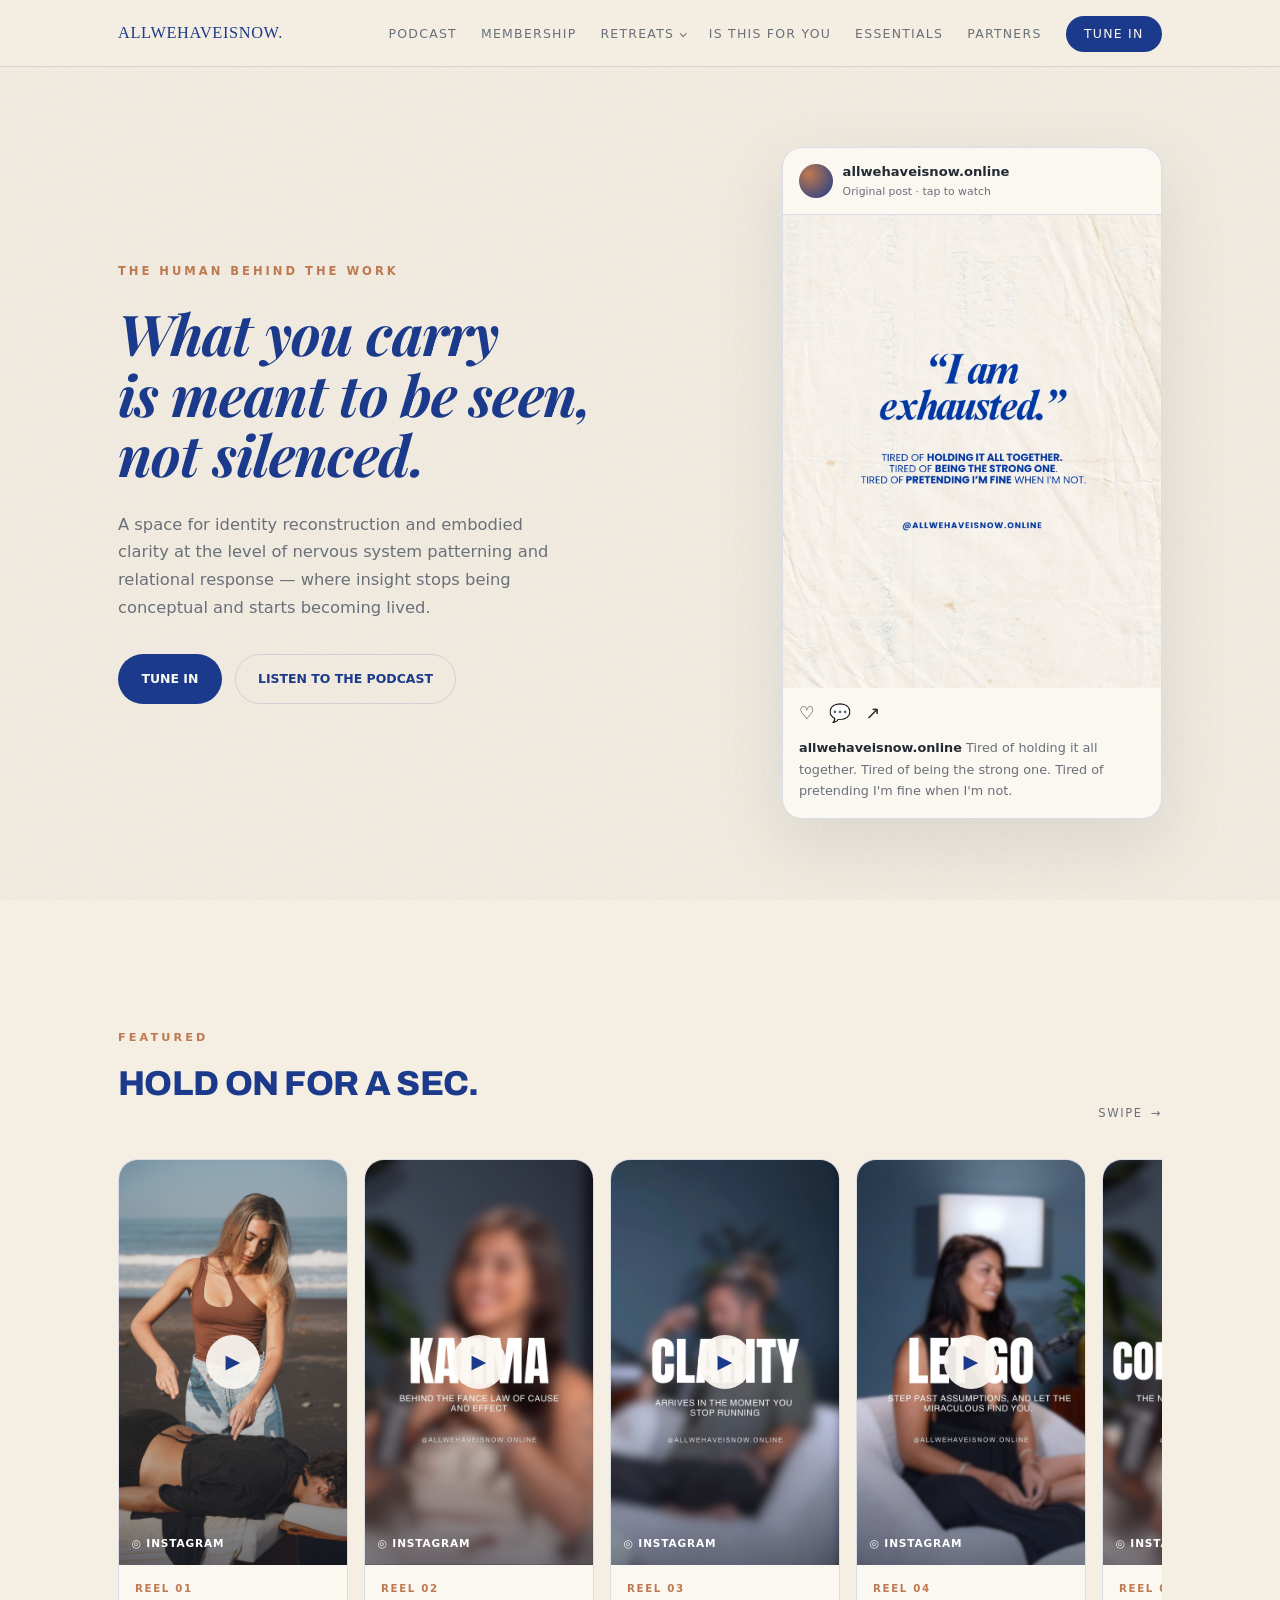
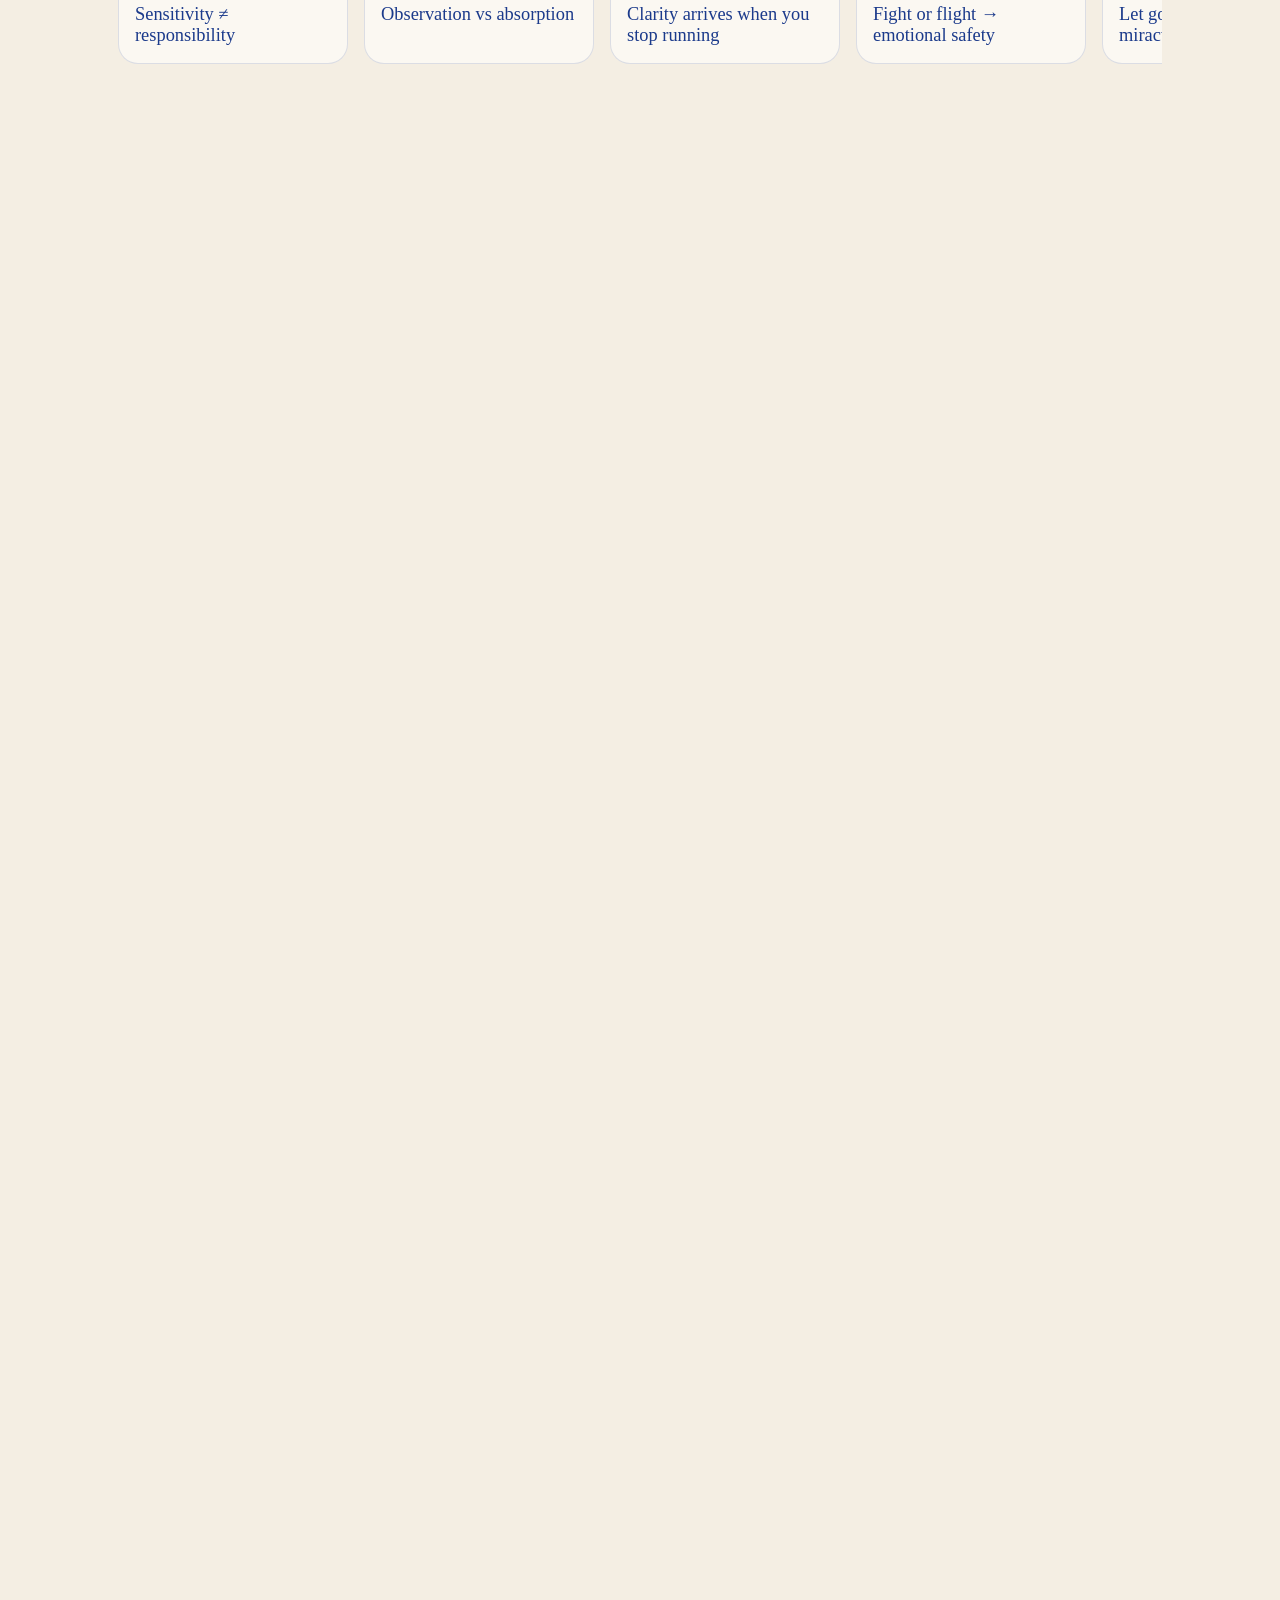
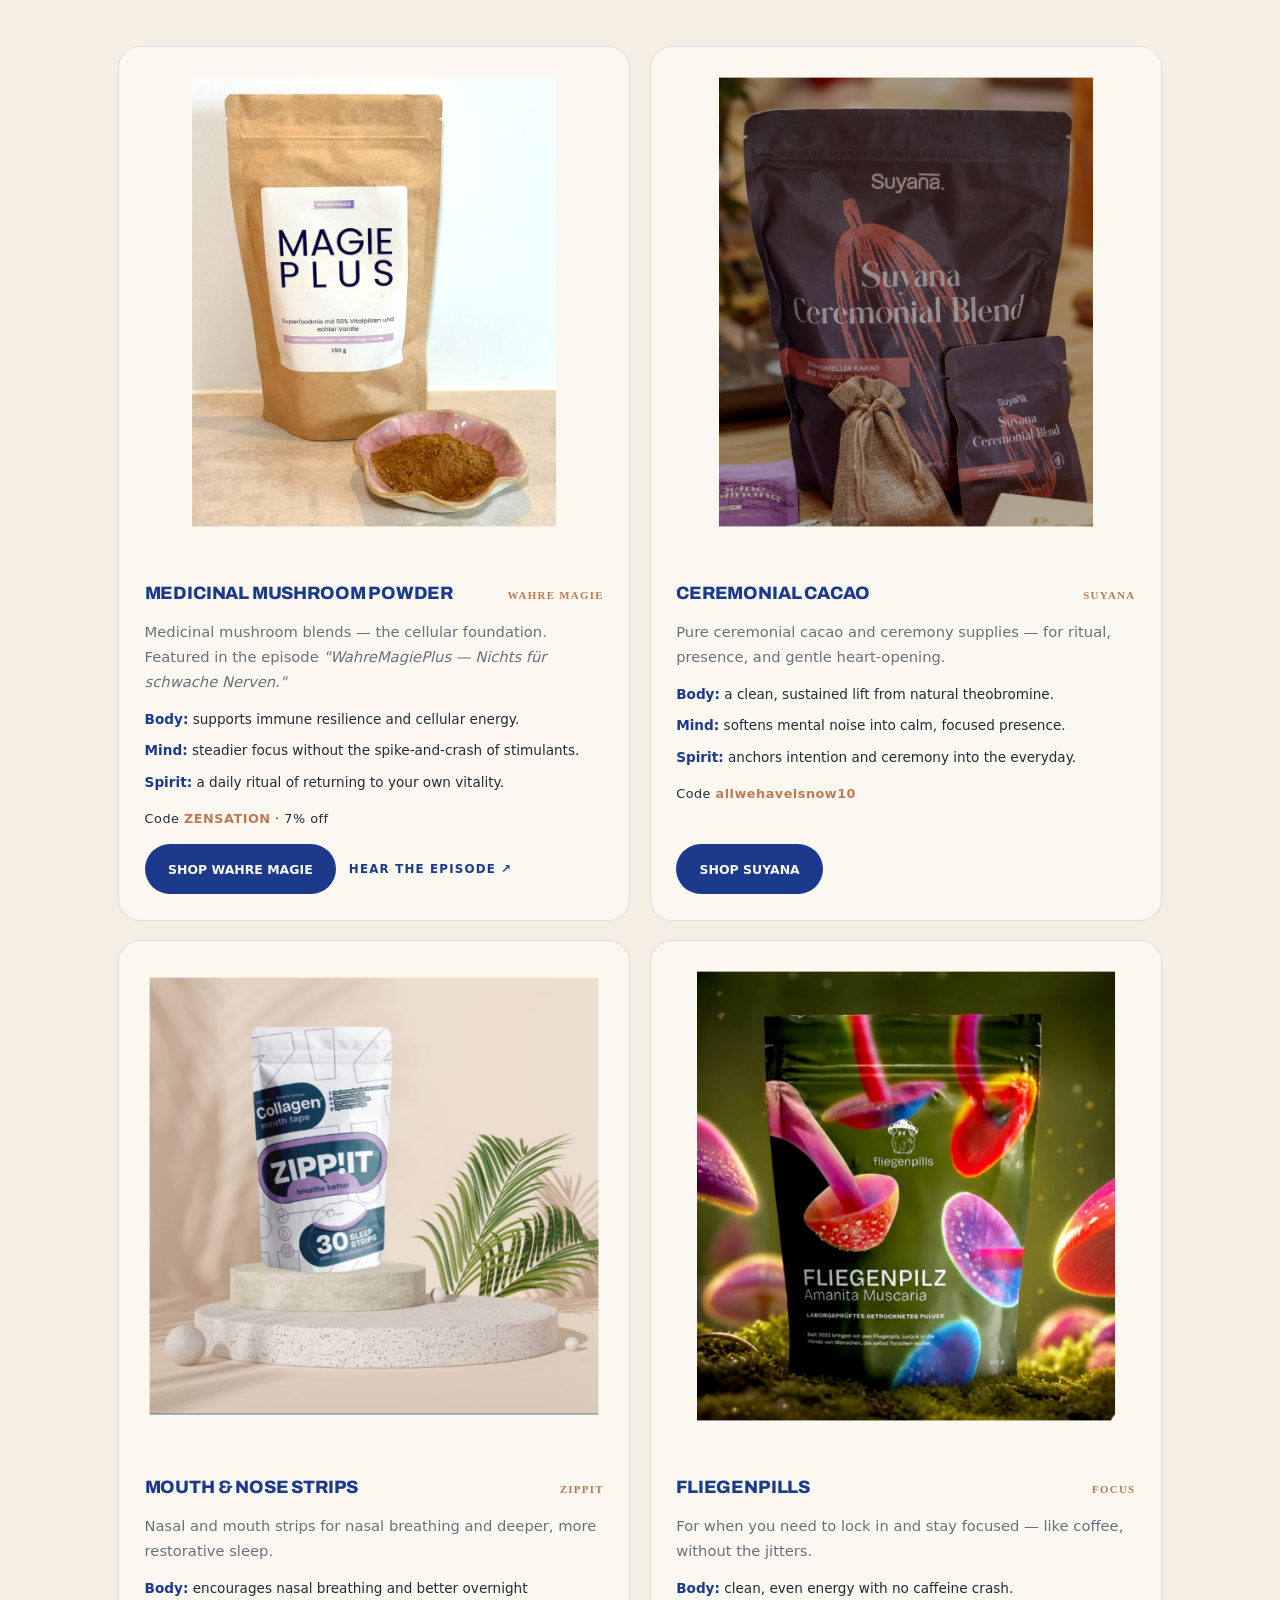
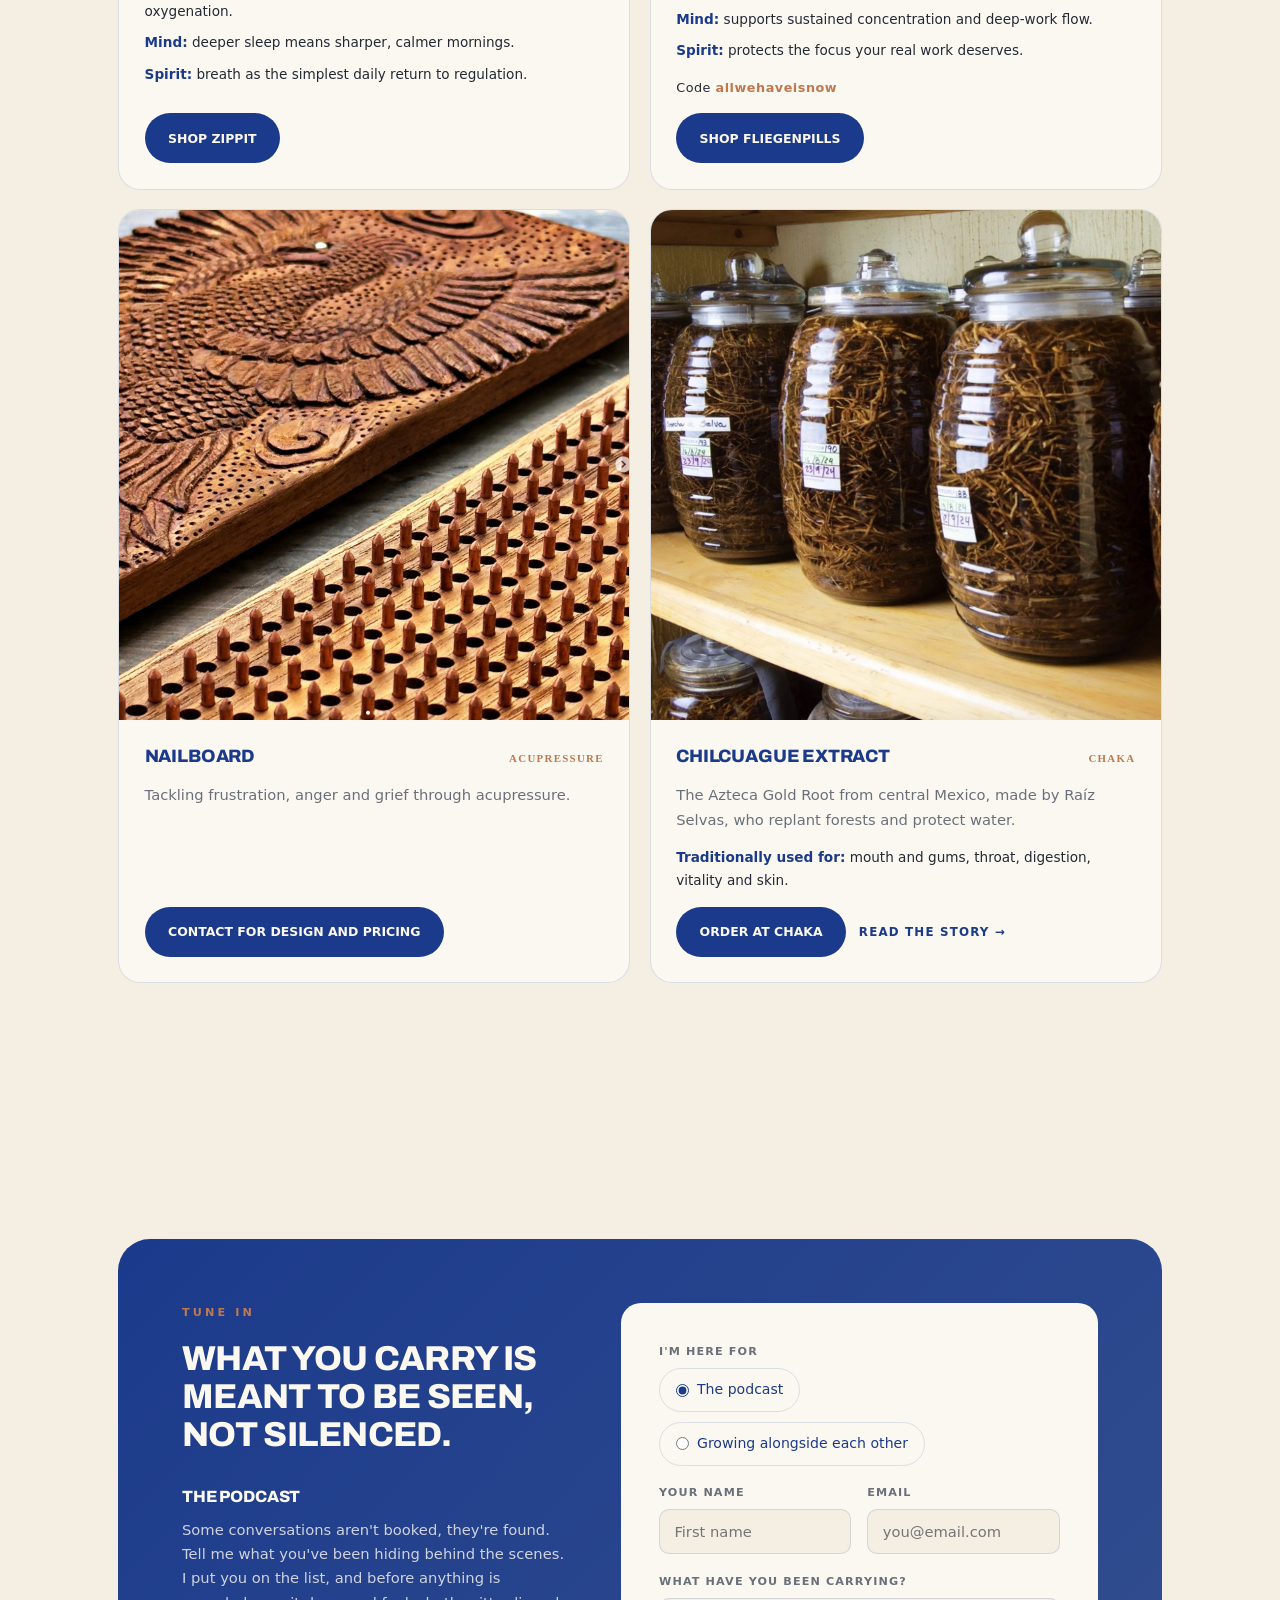
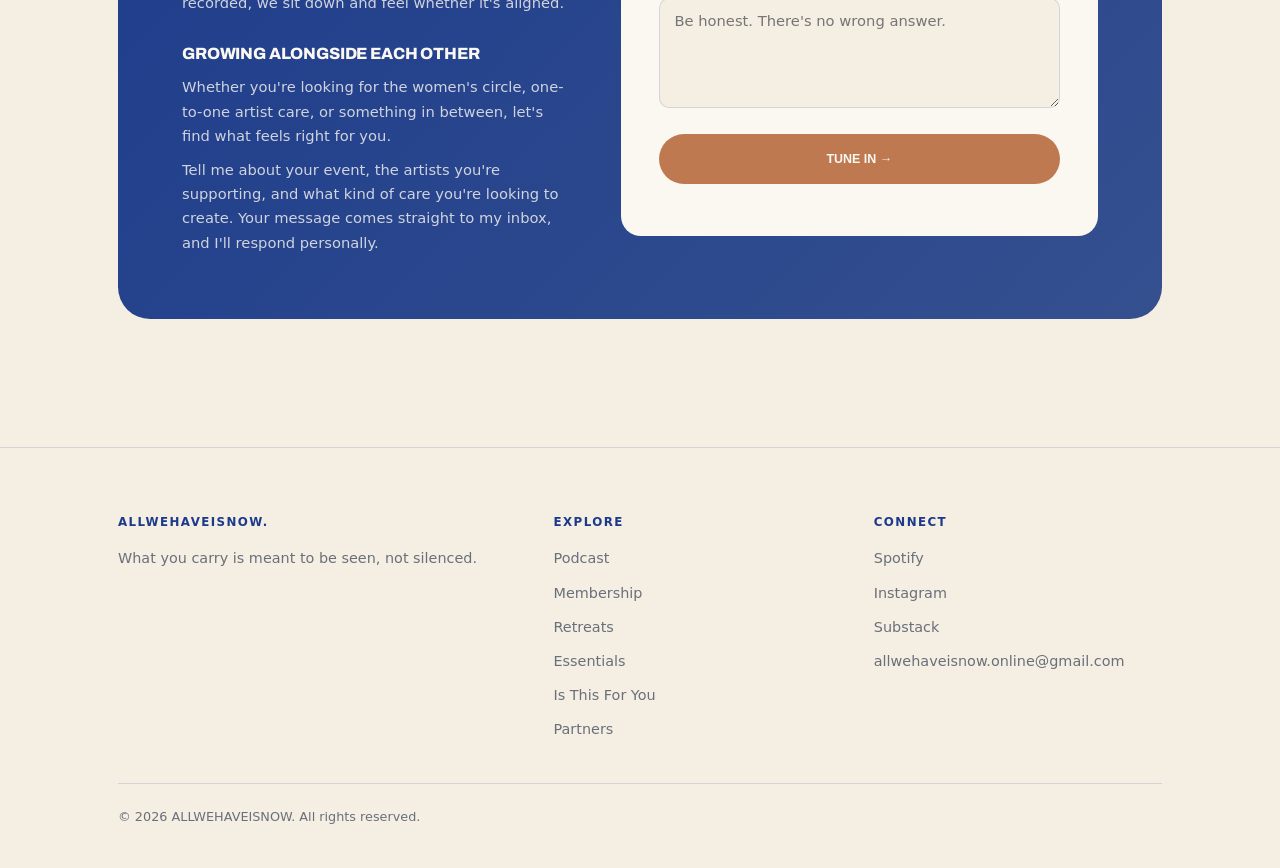
==== index.html @ 2f306dc1 "Hero headline in Playfair Display Bold Italic to match Instagram covers Co-Authored-By: Claude Opus " ====
<!DOCTYPE html>
<html lang="en">
<head>
  <meta charset="UTF-8" />
  <meta name="viewport" content="width=device-width, initial-scale=1.0" />
  <title>ALLWEHAVEISNOW. — What You Carry Is Meant To Be Seen</title>
  <meta name="description" content="A space for identity reconstruction, embodied clarity, raw conversation, and the human behind the work. Podcast, membership, essentials, retreats." />



  <!-- EDIT FONTS HERE -->
  <style type="text/css">@font-face {font-family:Fraunces;font-style:normal;font-weight:400;src:url(/cf-fonts/v/fraunces/5.2.9/vietnamese/opsz/normal.woff2);unicode-range:U+0102-0103,U+0110-0111,U+0140,U+0149,U+0152-0153,U+0166-0167,U+0180,U+0183-0184,U+0188,U+0191-0192,U+0199-019B,U+019E-019F,U+01A0-01A1,U+01A2-01A3,U+01A4-01A5,U+01A6-01A7,U+01A8-01A9,U+01AC-01AD,U+01AE-01AF,U+01B0-01B4,U+01B5-01B6,U+01B7-01B8,U+0218-0219,U+021A-021B,U+021E-021F,U+0224-0225,U+0226-0227,U+0228-0229,U+022A-022B,U+022C-022D,U+0232-0233,U+0268-0289,U+02BB-02C1,U+0300-0301,U+0303-0304,U+0308-0309,U+0323,U+0329,U+1E00-1E99,U+1EA0-1EFF,U+20AB,U+20AD-20AE,U+20B8-20C0,U+2C60-2C7F,U+A722-A787,U+AB30-AB5A,U+AB5C-AB64,U+FB02-FB04}@font-face {font-family:Fraunces;font-style:italic;font-weight:400;src:url(/cf-fonts/v/fraunces/5.2.9/vietnamese/opsz/italic.woff2);unicode-range:U+0102-0103,U+0110-0111,U+0140,U+0149,U+0152-0153,U+0166-0167,U+0180,U+0183-0184,U+0188,U+0191-0192,U+0199-019B,U+019E-019F,U+01A0-01A1,U+01A2-01A3,U+01A4-01A5,U+01A6-01A7,U+01A8-01A9,U+01AC-01AD,U+01AE-01AF,U+01B0-01B4,U+01B5-01B6,U+01B7-01B8,U+0218-0219,U+021A-021B,U+021E-021F,U+0224-0225,U+0226-0227,U+0228-0229,U+022A-022B,U+022C-022D,U+0232-0233,U+0268-0289,U+02BB-02C1,U+0300-0301,U+0303-0304,U+0308-0309,U+0323,U+0329,U+1E00-1E99,U+1EA0-1EFF,U+20AB,U+20AD-20AE,U+20B8-20C0,U+2C60-2C7F,U+A722-A787,U+AB30-AB5A,U+AB5C-AB64,U+FB02-FB04}</style>
  <!-- Bold headline + label fonts (same as the retreats and men's pages) -->
  <link rel="preconnect" href="https://fonts.googleapis.com" />
  <link rel="preconnect" href="https://fonts.gstatic.com" crossorigin />
  <link href="https://fonts.googleapis.com/css2?family=Archivo:wght@400;500;600;800&family=IBM+Plex+Mono:wght@400;500&family=Playfair+Display:ital,wght@1,700&display=swap" rel="stylesheet" />

  <style>
    *, *::before, *::after { box-sizing: border-box; margin: 0; padding: 0; }

    :root {
      --paper: #F4EEE3;
      --paper-2: #FBF8F2;
      --ink: #1B3A8B;
      --ink-soft: #34508F;
      --clay: #BE7950;
      --text: #232A33;
      --muted: #6A7079;
      --line: rgba(27,58,139,0.14);
      --dark: #0E1422;
      --serif: 'Fraunces', Georgia, serif;
      --sans: 'Inter', system-ui, sans-serif;
      --bold: 'Archivo', Helvetica, Arial, sans-serif;
      --mono: 'IBM Plex Mono', ui-monospace, monospace;
      --max: 1140px;
      --shadow: 0 24px 70px rgba(20,28,45,0.10);
      --t: 0.45s cubic-bezier(0.2, 0.7, 0.2, 1);
    }

    html { scroll-behavior: smooth; }

    body {
      font-family: var(--sans);
      background: var(--paper);
      color: var(--text);
      line-height: 1.7;
      font-size: 16px;
      -webkit-font-smoothing: antialiased;
      overflow-x: hidden;
    }

    body::after {
      content: "";
      position: fixed; inset: 0; z-index: -1; pointer-events: none;
      background-image: url("data:image/svg+xml,%3Csvg xmlns='http://www.w3.org/2000/svg' width='200' height='200'%3E%3Cfilter id='n'%3E%3CfeTurbulence type='fractalNoise' baseFrequency='0.85' numOctaves='4' seed='2'/%3E%3C/filter%3E%3Crect width='100%' height='100%' filter='url(%23n)' opacity='0.25'/%3E%3C/svg%3E");
      mix-blend-mode: multiply; opacity: 0.5;
    }

    a { color: inherit; text-decoration: none; }
    img, video, iframe { max-width: 100%; display: block; }

    /* CENTERED WRAP with guaranteed side breathing room */
    .wrap { width: 100%; max-width: var(--max); margin: 0 auto; padding-left: clamp(1.25rem, 5vw, 3rem); padding-right: clamp(1.25rem, 5vw, 3rem); }
    .section { padding: clamp(4.5rem, 10vw, 9rem) 0; }

    .eyebrow { font-size: 0.7rem; letter-spacing: 0.28em; text-transform: uppercase; color: var(--clay); font-weight: 600; margin-bottom: 1.1rem; }

    /* Section headlines: bold capitals, like the retreats page */
    h2.title { font-family: var(--bold); font-size: clamp(1.6rem, 2.7vw, 2.35rem); line-height: 1.1; letter-spacing: -0.02em; font-weight: 800; text-transform: uppercase; color: var(--ink); margin-bottom: 1.3rem; }
    h2.title em { font-style: normal; }
    .lede { max-width: 620px; color: var(--muted); font-size: 1.02rem; }

    /* NAV */
    .nav { position: fixed; inset: 0 0 auto 0; z-index: 1000; background: rgba(244,238,227,0.82); backdrop-filter: blur(16px); border-bottom: 1px solid var(--line); }
    .nav-in { display: flex; align-items: center; justify-content: space-between; min-height: 66px; }
    .brand { font-family: var(--serif); font-weight: 500; letter-spacing: 0.04em; color: var(--ink); font-size: 1.02rem; }
    .nav-links { display: flex; gap: 1.5rem; list-style: none; align-items: center; }
    .nav-links a { font-size: 0.78rem; text-transform: uppercase; letter-spacing: 0.1em; color: var(--muted); transition: color var(--t); }
    .nav-links a:hover { color: var(--ink); }
    .nav-cta { padding: 0.65rem 1.15rem; background: var(--ink); color: var(--paper-2) !important; border-radius: 999px; }
    .nav-cta:hover { background: var(--ink-soft); }
    .burger { display: none; background: none; border: 0; font-size: 1.5rem; color: var(--ink); cursor: pointer; }
    .m-menu { display: none; position: fixed; inset: 66px 0 auto 0; z-index: 999; background: var(--paper); border-bottom: 1px solid var(--line); padding: 0.5rem 1.5rem 1.2rem; }
    .m-menu.open { display: block; }
    .m-menu a { display: block; padding: 1rem 0; border-bottom: 1px solid var(--line); text-transform: uppercase; letter-spacing: 0.1em; font-size: 0.82rem; color: var(--text); }

    /* NAV DROPDOWN — Retreats */
    .has-sub { position: relative; }
    .has-sub > a { display: inline-flex; align-items: center; gap: 0.35rem; }
    .has-sub > a::after { content: ""; width: 5px; height: 5px; border-right: 1px solid currentColor; border-bottom: 1px solid currentColor; transform: rotate(45deg) translateY(-1px); }
    .subnav { position: absolute; top: 100%; left: -1rem; min-width: 250px; background: var(--paper-2); border: 1px solid var(--line); border-radius: 20px; box-shadow: var(--shadow); padding: 0.5rem; list-style: none; opacity: 0; visibility: hidden; transform: translateY(6px); transition: all var(--t); }
    .has-sub:hover .subnav, .has-sub:focus-within .subnav { opacity: 1; visibility: visible; transform: translateY(0); }
    .subnav a { display: block; padding: 0.7rem 0.85rem; border-radius: 10px; font-size: 0.88rem; letter-spacing: 0; text-transform: none; color: var(--text); line-height: 1.35; }
    .subnav a:hover { background: rgba(27,58,139,0.06); color: var(--ink); }
    .subnav .meta { display: block; font-size: 0.68rem; letter-spacing: 0.14em; text-transform: uppercase; color: var(--clay); font-weight: 600; margin-top: 0.2rem; }
    .m-menu a.sub { padding-left: 1.2rem; color: var(--muted); font-size: 0.76rem; }

    /* HERO — centered, with left breathing space */
    .hero { min-height: 100svh; display: flex; align-items: center; padding: calc(66px + clamp(1.5rem,5vh,3rem)) 0 clamp(2rem,5vh,3.5rem); }
    .hero-in { display: grid; grid-template-columns: 1.05fr 0.95fr; gap: clamp(2rem,5vw,4.5rem); align-items: center; width: 100%; }
    .hero-kicker { font-size: 0.72rem; letter-spacing: 0.26em; text-transform: uppercase; color: var(--clay); font-weight: 600; margin-bottom: 1.3rem; }
    .hero h1 { font-family: 'Playfair Display', Georgia, serif; font-style: italic; font-weight: 700; font-size: clamp(2.2rem, 4.4vw, 3.8rem); line-height: 1.08; letter-spacing: -0.015em; color: var(--ink); margin-bottom: 1.6rem; }
    .hero h1 em { font-style: italic; display: block; }
    .hero p.intro { max-width: 460px; color: var(--muted); font-size: 1.02rem; margin-bottom: 2rem; }
    .actions { display: flex; flex-wrap: wrap; gap: 0.8rem; }

    .btn { display: inline-flex; align-items: center; justify-content: center; gap: 0.5rem; min-height: 50px; padding: 0 1.4rem; border-radius: 999px; font-size: 0.78rem; text-transform: uppercase; font-weight: 600; border: 1px solid transparent; cursor: pointer; transition: all var(--t); }
    .btn-primary { background: var(--ink); color: var(--paper-2); }
    .btn-primary:hover { background: var(--ink-soft); transform: translateY(-2px); }
    .btn-ghost { border-color: var(--line); color: var(--ink); }
    .btn-ghost:hover { background: rgba(27,58,139,0.05); }
    .btn-light { border-color: rgba(251,248,242,0.35); color: var(--paper-2); }
    .btn-light:hover { background: rgba(251,248,242,0.08); }

    /* HERO: Instagram-style screenshot post (clickable) */
    .ig-post { max-width: 380px; margin-left: auto; background: var(--paper-2); border: 1px solid var(--line); border-radius: 20px; overflow: hidden; box-shadow: var(--shadow); transition: var(--t); cursor: pointer; }
    .ig-post:hover { transform: translateY(-4px); }
    .ig-top { display: flex; align-items: center; gap: 0.6rem; padding: 0.8rem 1rem; border-bottom: 1px solid var(--line); }
    .ig-avatar { width: 34px; height: 34px; border-radius: 50%; background: radial-gradient(circle at 30% 30%, var(--clay), var(--ink)); flex-shrink: 0; }
    .ig-handle { font-size: 0.82rem; font-weight: 600; color: var(--text); }
    .ig-sub { font-size: 0.68rem; color: var(--muted); }
    .ig-img { width: 100%; aspect-ratio: 4/5; object-fit: cover; background: var(--paper-2); }
    .ig-actions { display: flex; gap: 0.9rem; padding: 0.7rem 1rem 0.2rem; font-size: 1.1rem; color: var(--text); }
    .ig-cap { padding: 0.3rem 1rem 1rem; font-size: 0.8rem; color: var(--muted); }
    .ig-cap b { color: var(--text); }

    /* REELS */
    .reels-head { display: flex; flex-wrap: wrap; gap: 1.2rem; justify-content: space-between; align-items: end; margin-bottom: 2.2rem; }
    .swipe-cue { display: inline-flex; align-items: center; gap: 0.5rem; font-size: 0.72rem; letter-spacing: 0.14em; text-transform: uppercase; color: var(--muted); }
    .swipe-cue .arrow { animation: nudge 1.6s ease-in-out infinite; }
    @keyframes nudge { 0%,100% { transform: translateX(0); } 50% { transform: translateX(5px); } }
    .carousel { display: grid; grid-auto-flow: column; grid-auto-columns: minmax(230px, 270px); gap: 1rem; overflow-x: auto; scroll-snap-type: x mandatory; padding-bottom: 0.8rem; scrollbar-width: thin; }
    .carousel::-webkit-scrollbar { display: none; }
    .reel { scroll-snap-align: start; background: var(--paper-2); border: 1px solid var(--line); border-radius: 20px; overflow: hidden; display: flex; flex-direction: column; transition: var(--t); cursor: pointer; }
    .reel:hover { transform: translateY(-5px); box-shadow: var(--shadow); }
    .reel-media { aspect-ratio: 9/16; position: relative; overflow: hidden; background: #11203f; }
    .reel-media img { width: 100%; height: 100%; object-fit: cover; transition: transform var(--t); }
    .reel:hover .reel-media img { transform: scale(1.04); }
    .reel-media::after { content: ""; position: absolute; inset: 0; background: linear-gradient(to top, rgba(10,14,28,0.55) 0%, transparent 42%); }
    .reel-media .play { position: absolute; left: 50%; top: 50%; transform: translate(-50%,-50%); width: 54px; height: 54px; border-radius: 50%; background: rgba(251,248,242,0.92); display: grid; place-items: center; color: var(--ink); font-size: 1.2rem; }
    .reel-media .ig { position: absolute; left: 0.8rem; bottom: 0.75rem; z-index: 2; font-size: 0.66rem; letter-spacing: 0.08em; text-transform: uppercase; color: #fff; font-weight: 600; }
    .reel-body { padding: 0.95rem 1rem 1.1rem; display: flex; flex-direction: column; gap: 0.4rem; }
    .reel-tag { font-size: 0.64rem; letter-spacing: 0.16em; text-transform: uppercase; color: var(--clay); font-weight: 600; }
    .reel-title { font-family: var(--serif); font-size: 1.15rem; line-height: 1.12; color: var(--ink); }

    /* SPLIT PANELS */
    .split { display: grid; grid-template-columns: 1fr 1fr; gap: 1.2rem; }
    .panel { background: var(--paper-2); border: 1px solid var(--line); border-radius: 24px; padding: clamp(1.8rem,4.4vw,2.8rem); box-shadow: var(--shadow); }
    .panel.dark { background: linear-gradient(170deg, #1B3A8B, #122A66); color: var(--paper-2); border: none; }
    .panel.dark .eyebrow { color: var(--clay); }
    .panel h3.ptitle { font-family: var(--bold); font-weight: 800; text-transform: uppercase; font-size: clamp(1.4rem,2.3vw,1.85rem); line-height: 1.1; letter-spacing: -0.02em; color: var(--ink); margin-bottom: 1.3rem; }
    .panel.dark h3.ptitle { color: var(--paper-2); }
    .panel p { color: var(--muted); margin-bottom: 1.2rem; }
    .panel.dark p { color: rgba(251,248,242,0.82); }
    .panel p.godline { font-size: 1.08rem; line-height: 1.55; color: var(--ink); font-weight: 500; }
    .panel p.small { font-size: 0.82rem; margin: 0 0 1.4rem; }
    .plist { list-style: none; display: grid; gap: 0.7rem; margin: 1.2rem 0 1.6rem; }
    .plist li { position: relative; padding-left: 1.4rem; font-size: 0.95rem; }
    .plist li::before { content: "✦"; position: absolute; left: 0; color: var(--clay); }
    .lib { display: grid; grid-template-columns: repeat(2,1fr); gap: 0.7rem; margin: 1.4rem 0; }
    .lib-card { background: rgba(251,248,242,0.1); border: 1px solid rgba(251,248,242,0.18); border-radius: 14px; padding: 0.9rem; }
    .lib-card small { font-size: 0.6rem; letter-spacing: 0.14em; text-transform: uppercase; opacity: 0.75; }
    .lib-card strong { display: block; font-family: var(--bold); font-weight: 800; text-transform: uppercase; font-size: 0.9rem; letter-spacing: -0.01em; margin: 0.35rem 0; }
    .lib-card .lock { font-size: 0.72rem; opacity: 0.7; }

    /* 12-WEEK RESET */
    .reset { background: var(--dark); color: var(--paper-2); border-radius: 30px; padding: clamp(2.2rem,5.5vw,4rem); }
    .reset .eyebrow { color: var(--clay); }
    .reset h2.title { color: var(--paper-2); max-width: 22ch; }
    .phases { display: grid; grid-template-columns: repeat(3,1fr); gap: 1px; background: rgba(251,248,242,0.12); border-radius: 16px; overflow: hidden; margin-top: 2.6rem; }
    .phase { background: var(--dark); padding: 2.2rem 1.7rem; }
    .phase .num { font-family: var(--mono); font-size: 0.66rem; letter-spacing: 0.18em; text-transform: uppercase; color: var(--clay); margin-bottom: 1rem; }
    .phase h4 { font-family: var(--bold); font-weight: 800; text-transform: uppercase; font-size: 1.05rem; line-height: 1.15; letter-spacing: -0.01em; margin-bottom: 0.8rem; }
    .phase p { font-size: 0.86rem; color: rgba(251,248,242,0.6); }
    .extend { margin-top: 2.2rem; max-width: 640px; font-size: 1rem; line-height: 1.65; color: rgba(251,248,242,0.75); }
    .extend strong { color: var(--paper-2); font-weight: 600; }

    /* FAQ / IS THIS FOR YOU */
    .faq-grid { display: grid; grid-template-columns: 1fr 1fr; gap: 3rem; margin-top: 2.4rem; }
    .foryou { list-style: none; display: grid; gap: 1rem; }
    .foryou li { position: relative; padding-left: 1.6rem; font-size: 0.98rem; color: var(--text); line-height: 1.6; }
    .foryou li::before { content: "✦"; position: absolute; left: 0; top: 0.1rem; color: var(--clay); }
    .accordion { border-top: 1px solid var(--line); }
    .acc-item { border-bottom: 1px solid var(--line); }
    .acc-q { width: 100%; text-align: left; background: none; border: 0; cursor: pointer; padding: 1.1rem 0; font-family: var(--sans); font-size: 1rem; font-weight: 500; color: var(--ink); display: flex; align-items: center; justify-content: space-between; gap: 1rem; }
    .acc-q .sign { color: var(--clay); font-size: 1.3rem; transition: transform var(--t); flex-shrink: 0; }
    .acc-item.open .acc-q .sign { transform: rotate(45deg); }
    .acc-a { max-height: 0; overflow: hidden; transition: max-height var(--t); }
    .acc-a p { padding: 0 0 1.1rem; color: var(--muted); font-size: 0.92rem; }
    .acc-item.open .acc-a { max-height: 280px; }

    /* ESSENTIALS */
    .egrid { display: grid; grid-template-columns: repeat(2,1fr); gap: 1.2rem; }
    .ecard { background: var(--paper-2); border: 1px solid var(--line); border-radius: 22px; overflow: hidden; display: flex; flex-direction: column; }
    .ecard .pimg { width: 100%; aspect-ratio: 1/1; object-fit: cover; background: var(--paper-2); }
    .ecard .pbody { padding: 1.6rem; display: flex; flex-direction: column; gap: 0.9rem; flex: 1; }
    .ecard .ehead { display: flex; align-items: baseline; justify-content: space-between; gap: 1rem; }
    .ecard h3 { font-family: var(--bold); font-weight: 800; text-transform: uppercase; font-size: 1.12rem; line-height: 1.15; letter-spacing: -0.01em; color: var(--ink); }
    .ecard .brand { font-size: 0.68rem; letter-spacing: 0.12em; text-transform: uppercase; color: var(--clay); font-weight: 600; white-space: nowrap; }
    .ecard .pitch { font-size: 0.92rem; color: var(--muted); }
    .benefits { display: grid; gap: 0.5rem; }
    .benefits span { font-size: 0.85rem; color: var(--text); }
    .benefits span strong { color: var(--ink); }
    .ecard .code { font-size: 0.8rem; letter-spacing: 0.04em; color: var(--text); }
    .ecard .code b { color: var(--clay); }
    .ecard .erow { display: flex; align-items: center; gap: 0.8rem; margin-top: auto; flex-wrap: wrap; }
    .ecard .erow .reel-link { font-size: 0.74rem; letter-spacing: 0.1em; text-transform: uppercase; color: var(--ink); font-weight: 600; }

    /* TUNE IN / FORM */
    .apply-wrap { display: grid; grid-template-columns: 0.9fr 1.1fr; gap: 3rem; align-items: start; }
    .apply-intro h2 { color: var(--paper-2); }
    .paths { display: grid; gap: 1.6rem; margin-top: 1.8rem; }
    .path h3 { font-family: var(--bold); font-weight: 800; text-transform: uppercase; font-size: 1.02rem; letter-spacing: -0.01em; color: var(--paper-2); margin-bottom: 0.45rem; }
    .path p { font-size: 0.92rem; line-height: 1.65; color: rgba(251,248,242,0.8); }
    .form-card { background: var(--paper-2); border-radius: 20px; padding: clamp(1.6rem,4vw,2.4rem); }
    .form-row { display: grid; grid-template-columns: 1fr 1fr; gap: 1rem; }
    .fg { margin-bottom: 1.1rem; }
    .fg label, .fg legend { display: block; font-size: 0.7rem; letter-spacing: 0.1em; text-transform: uppercase; color: var(--muted); font-weight: 600; margin-bottom: 0.45rem; }
    .fg input, .fg textarea { width: 100%; background: var(--paper); border: 1px solid var(--line); border-radius: 10px; padding: 0.8rem 0.9rem; font-family: var(--sans); font-size: 0.92rem; color: var(--text); }
    .fg input:focus, .fg textarea:focus { border-color: var(--ink); }
    .fg textarea { resize: vertical; min-height: 110px; }
    fieldset.fg { border: 0; }
    .choices { display: flex; flex-wrap: wrap; gap: 0.6rem; }
    .fg .choice { display: inline-flex; align-items: center; gap: 0.5rem; min-height: 44px; padding: 0 1rem; border: 1px solid var(--line); border-radius: 999px; font-size: 0.88rem; color: var(--ink); cursor: pointer; text-transform: none !important; letter-spacing: 0 !important; font-weight: 500 !important; margin: 0 !important; }
    .choice input { width: auto; accent-color: var(--ink); }
    .form-card .btn { width: 100%; }

    /* CTA */
    .cta { background: linear-gradient(135deg, #1B3A8B, #34508F); color: var(--paper-2); border-radius: 32px; padding: clamp(2.4rem,5.5vw,4rem); }
    .cta h2.title { color: var(--paper-2); }

    /* FOOTER */
    footer { padding: 4rem 0 2.5rem; border-top: 1px solid var(--line); }
    .fgrid { display: grid; grid-template-columns: 1.4fr 1fr 1fr; gap: 2rem; margin-bottom: 2rem; }
    .ftitle { font-size: 0.74rem; letter-spacing: 0.12em; text-transform: uppercase; color: var(--ink); font-weight: 600; margin-bottom: 0.9rem; }
    .fcol a, .fcol p { display: block; font-size: 0.9rem; color: var(--muted); margin-bottom: 0.6rem; }
    .fcol a:hover { color: var(--ink); }
    .fbottom { padding-top: 1.4rem; border-top: 1px solid var(--line); font-size: 0.8rem; color: var(--muted); }

    .reveal { opacity: 0; transform: translateY(26px); transition: opacity 0.8s ease, transform 0.8s ease; }
    .reveal.in { opacity: 1; transform: none; }

    /* RESPONSIVE */
    @media (max-width: 980px) {
      .hero-in, .split, .fgrid, .faq-grid, .apply-wrap { grid-template-columns: 1fr; }
      .hero { min-height: auto; padding-top: calc(66px + 2.5rem); padding-bottom: 3rem; }
      .ig-post { margin: 0 auto; }
      .egrid, .phases { grid-template-columns: 1fr; }
      .phases { background: none; }
    }
    @media (max-width: 600px) {
      .nav-links { display: none; }
      .burger { display: block; }
      .carousel { grid-auto-columns: 78%; }
      .hero h1 { font-size: clamp(2.1rem, 9vw, 2.9rem); }
      .form-row { grid-template-columns: 1fr; }
    }
  </style>
</head>
<body>

  <!-- NAV -->
  <header class="nav">
    <div class="wrap nav-in">
      <a href="#top" class="brand">ALLWEHAVEISNOW.</a>
      <nav>
        <ul class="nav-links">
          <li><a href="#podcast">Podcast</a></li>
          <li><a href="#membership">Membership</a></li>
          <li class="has-sub"><a href="/retreats.html">Retreats</a>
            <ul class="subnav">
              <li><a href="/retreats-women.html">Women<span class="meta">Opens 16 January 2027</span></a></li>
              <li><a href="#reset">Individual<span class="meta">Open · One to one</span></a></li>
              <li><a href="/soon.html">Men<span class="meta">In preparation</span></a></li>
            </ul>
          </li>
          <li><a href="#foryou">Is This For You</a></li>
          <li><a href="#essentials">Essentials</a></li>
          <li><a href="/chaka.html">Partners</a></li>
          <li><a href="#apply" class="nav-cta">Tune in</a></li>
        </ul>
      </nav>
      <button class="burger" id="burger" aria-label="Menu">☰</button>
    </div>
    <div class="m-menu" id="mMenu">
      <a href="#podcast">Podcast</a>
      <a href="#membership">Membership</a>
      <a href="/retreats.html">Retreats</a>
      <a class="sub" href="/retreats-women.html">Women</a>
      <a class="sub" href="#reset">Individual</a>
      <a class="sub" href="/soon.html">Men</a>
      <a href="#foryou">Is This For You</a>
      <a href="#essentials">Essentials</a>
      <a href="/chaka.html">Partners</a>
      <a href="#apply">Tune in</a>
    </div>
  </header>

  <main id="top">

    <!-- HERO -->
    <section class="hero">
      <div class="wrap hero-in">
        <div class="reveal">
          <div class="hero-kicker">The human behind the work</div>
          <h1>What you carry<em>is meant to be seen,<br />not silenced.</em></h1>
          <p class="intro">A space for identity reconstruction and embodied clarity at the level of nervous system patterning and relational response — where insight stops being conceptual and starts becoming lived.</p>
          <div class="actions">
            <a href="#apply" class="btn btn-primary">Tune in</a>
            <a href="#podcast" class="btn btn-ghost">Listen to the podcast</a>
          </div>
        </div>

        <!-- Instagram-style post (click → opens the reel) -->
        <a class="ig-post reveal" href="https://www.instagram.com/p/DcaodaBoxRB/" target="_blank" rel="noopener">
          <div class="ig-top">
            <div class="ig-avatar"></div>
            <div>
              <div class="ig-handle">allwehaveisnow.online</div>
              <div class="ig-sub">Original post · tap to watch</div>
            </div>
          </div>
          <img class="ig-img" src="hero-post.jpg" alt="I am exhausted — tired of holding it all together, tired of being the strong one, tired of pretending I'm fine when I'm not" />
          <div class="ig-actions"><span>♡</span><span>💬</span><span>↗</span></div>
          <div class="ig-cap"><b>allwehaveisnow.online</b> Tired of holding it all together. Tired of being the strong one. Tired of pretending I'm fine when I'm not.</div>
        </a>
      </div>
    </section>

    <!-- REELS -->
    <section class="section" id="reels">
      <div class="wrap">
        <div class="reels-head reveal">
          <div>
            <div class="eyebrow">Featured</div>
            <h2 class="title">Hold on for a sec.</h2>
          </div>
          <span class="swipe-cue">Swipe <span class="arrow">→</span></span>
        </div>
        <div class="carousel reveal">
          <!-- Reel covers are now displayed in order -->
          <a class="reel" href="https://www.instagram.com/reel/DXBqsnhjP9t/" target="_blank" rel="noopener">
            <div class="reel-media"><img src="reel-cover-1.JPG" alt="Sensitivity does not mean responsibility" /><div class="play">▶</div><span class="ig">◎ Instagram</span></div>
            <div class="reel-body"><div class="reel-tag">Reel 01</div><div class="reel-title">Sensitivity ≠ responsibility</div></div>
          </a>
          <a class="reel" href="https://www.instagram.com/reel/DUIvAHDEgjm/" target="_blank" rel="noopener">
            <div class="reel-media"><img src="reel-cover-2.JPG" alt="Observation versus absorption" /><div class="play">▶</div><span class="ig">◎ Instagram</span></div>
            <div class="reel-body"><div class="reel-tag">Reel 02</div><div class="reel-title">Observation vs absorption</div></div>
          </a>
          <a class="reel" href="https://www.instagram.com/reel/DNqNzNbM-R-/" target="_blank" rel="noopener">
            <div class="reel-media"><img src="reel-cover-3.JPG" alt="Clarity arrives in the moment you stop running" /><div class="play">▶</div><span class="ig">◎ Instagram</span></div>
            <div class="reel-body"><div class="reel-tag">Reel 03</div><div class="reel-title">Clarity arrives when you stop running</div></div>
          </a>
          <a class="reel" href="https://www.instagram.com/reel/DOS84S6DAy4/" target="_blank" rel="noopener">
            <div class="reel-media"><img src="reel-cover-4.JPEG" alt="From fight or flight into emotional safety" /><div class="play">▶</div><span class="ig">◎ Instagram</span></div>
            <div class="reel-body"><div class="reel-tag">Reel 04</div><div class="reel-title">Fight or flight → emotional safety</div></div>
          </a>
          <a class="reel" href="https://www.instagram.com/reel/DUN9xL3kpdW/" target="_blank" rel="noopener">
            <div class="reel-media"><img src="reel-cover-5.JPG" alt="Let go and let the miraculous find you" /><div class="play">▶</div><span class="ig">◎ Instagram</span></div>
            <div class="reel-body"><div class="reel-tag">Reel 05</div><div class="reel-title">Let go — let the miraculous find you</div></div>
          </a>
          <a class="reel" href="https://www.instagram.com/reel/DWS48ivEacg/" target="_blank" rel="noopener">
            <div class="reel-media"><img src="reel-cover-6.JPG" alt="Compassion — the neuroscience behind care" /><div class="play">▶</div><span class="ig">◎ Instagram</span></div>
            <div class="reel-body"><div class="reel-tag">Reel 06</div><div class="reel-title">Compassion — the neuroscience of care</div></div>
          </a>
        </div>
      </div>
    </section>

    <!-- PODCAST + MEMBERSHIP -->
    <section class="section" id="podcast">
      <div class="wrap split">
        <article class="panel reveal">
          <div class="eyebrow">Podcast</div>
          <h3 class="ptitle">Raw conversations.<br />No performance.</h3>
          <p class="godline">Behind every mask, every song, every book, there is an expression of God.</p>
          <ul class="plist">
            <li>The human behind the brand. The artist behind the work. The truth behind the image.</li>
            <li>We don't care about numbers. We care about integration.</li>
            <li>We don't talk about the glow-up. We talk about what it cost.</li>
            <li>The detail you're hiding might be someone's way out.</li>
          </ul>
          <p class="small">The first four episodes are free on Spotify — the deeper archive lives inside the membership.</p>
          <div class="actions">
            <a href="https://open.spotify.com/show/0ENgiuuAo9DqAeSkaOcQGD" target="_blank" rel="noopener" class="btn btn-primary">Listen on Spotify</a>
            <a href="#apply" class="btn btn-ghost">Sit down with me</a>
          </div>
        </article>

        <article class="panel dark reveal" id="membership">
          <div class="eyebrow">Membership · written live</div>
          <h3 class="ptitle">The private library.</h3>
          <p>Premium episodes. The book, chapter by chapter, as it is written. And every two weeks, one story from inside the community, told by the person who lived it. Hosted on <strong>Substack</strong>, one login.</p>
          <div class="lib">
            <div class="lib-card"><small>Members only</small><strong>Episode 05</strong><span class="lock">🔒 Locked</span></div>
            <div class="lib-card"><small>Members only</small><strong>Book — Chapter I</strong><span class="lock">🔒 Locked</span></div>
            <div class="lib-card"><small>Members only</small><strong>Member reflections</strong><span class="lock">🔒 Locked</span></div>
            <div class="lib-card"><small>Members only</small><strong>Guest deep dive</strong><span class="lock">🔒 Locked</span></div>
          </div>
          <a href="https://allwehaveisnow1.substack.com/?r=8mv2b8" target="_blank" rel="noopener" class="btn btn-ghost" style="background:var(--paper-2);color:var(--ink);border:none;">Join on Substack</a>
        </article>
      </div>
    </section>

    <!-- 12-WEEK CONTAINER -->
    <section class="section" id="reset">
      <div class="wrap">
        <div class="reset reveal">
          <div class="eyebrow">The Work · 12 Weeks</div>
          <h2 class="title">You can run in loops until you're exhausted enough.</h2>
          <p class="lede" style="color:rgba(251,248,242,0.7);">Or you can take a hand. Twelve weeks, one to one or in a circle, for the moment the overthinking stops and your body is allowed to rest into the now.</p>
          <div class="phases">
            <div class="phase"><div class="num">Phase 01 · Wk 1–4</div><h4>Admit the truth you've been hiding.</h4><p>Out loud, in front of someone who doesn't flinch. Most of what you fear is the saying, not the thing.</p></div>
            <div class="phase"><div class="num">Phase 02 · Wk 5–8</div><h4>Let yourself fall.</h4><p>Your patterns don't live in your understanding. They live in your jaw, your shoulders, your breath. This is where they leave the body.</p></div>
            <div class="phase"><div class="num">Phase 03 · Wk 9–12</div><h4>Keep your head up.</h4><p>The real measure of accountability is what happens when no one is watching.</p></div>
          </div>
          <p class="extend"><strong>Twelve weeks is a beginning, not a deadline.</strong> If you need more time or more individual care, we extend. Integration has its own pace.</p>
          <div class="actions" style="margin-top:2.2rem;">
            <a href="/retreats-women.html" class="btn btn-primary" style="background:var(--clay);">Women's circle · 16 Jan</a>
            <a href="#apply" class="btn btn-light">One to one</a>
            <a href="/soon.html" class="btn btn-light">Men's cave</a>
          </div>
        </div>
      </div>
    </section>

    <!-- IS THIS FOR YOU + FAQ -->
    <section class="section" id="foryou">
      <div class="wrap">
        <div class="reveal">
          <div class="eyebrow">Is this for you</div>
          <h2 class="title">You already feel it, don't you.</h2>
        </div>
        <div class="faq-grid">
          <div class="reveal">
            <p class="lede" style="margin-bottom:1.6rem;">This work is for you if you recognise yourself here:</p>
            <ul class="foryou">
              <li>You're the one who holds everyone, and quietly wonders who holds you.</li>
              <li>You keep meeting the same pattern in new disguises: in love, in work, in your own body.</li>
              <li>You can say exactly what's wrong, and still can't seem to move it.</li>
              <li>You're tired. Not sleepy. Tired of pretending.</li>
              <li>You don't want another framework. You want to come home to yourself.</li>
            </ul>
          </div>
          <div class="reveal">
            <p class="lede" style="margin-bottom:1rem;">Questions, answered honestly.</p>
            <div class="accordion" id="acc">
              <div class="acc-item"><button class="acc-q">Is this therapy or coaching? <span class="sign">+</span></button><div class="acc-a"><p>Neither, and both. It's inner work with the body included: honest conversation, somatic practice, and someone who stays.</p></div></div>
              <div class="acc-item"><button class="acc-q">I've already done so much inner work. <span class="sign">+</span></button><div class="acc-a"><p>Then you know insight isn't the missing piece. This is where it lands in the body.</p></div></div>
              <div class="acc-item"><button class="acc-q">What if twelve weeks isn't enough? <span class="sign">+</span></button><div class="acc-a"><p>Then we extend. Integration has its own pace.</p></div></div>
              <div class="acc-item"><button class="acc-q">I'm sensitive — will this be too much? <span class="sign">+</span></button><div class="acc-a"><p>Your sensitivity is the instrument, not the problem. We go at the pace your body allows.</p></div></div>
            </div>
          </div>
        </div>
      </div>
    </section>

    <!-- ESSENTIALS -->
    <section class="section" id="essentials">
      <div class="wrap">
        <div class="reveal">
          <div class="eyebrow">Essentials</div>
          <h2 class="title">What I actually use.</h2>
          <p class="lede">Nothing here is recommended lightly. Each one earns its place in body, mind and spirit.</p>
        </div>

        <div class="egrid" style="margin-top:2.6rem;">
          <!-- Product images live in assets/images/square/ -->
          <article class="ecard reveal">
            <img class="pimg" src="assets/images/square/wahremagie.png" alt="Wahre Magie medicinal mushroom powder" />
            <div class="pbody">
              <div class="ehead"><h3>Medicinal Mushroom Powder</h3><span class="brand">Wahre Magie</span></div>
              <p class="pitch">Medicinal mushroom blends — the cellular foundation. Featured in the episode <em>"WahreMagiePlus — Nichts für schwache Nerven."</em></p>
              <div class="benefits">
                <span><strong>Body:</strong> supports immune resilience and cellular energy.</span>
                <span><strong>Mind:</strong> steadier focus without the spike-and-crash of stimulants.</span>
                <span><strong>Spirit:</strong> a daily ritual of returning to your own vitality.</span>
              </div>
              <div class="code">Code <b>ZENSATION</b> · 7% off</div>
              <div class="erow">
                <a class="btn btn-primary" href="https://wahremagie.shop/products/magieplus?ref=wbfmebqf" target="_blank" rel="noopener">Shop Wahre Magie</a>
                <a class="reel-link" href="https://open.spotify.com/show/0ENgiuuAo9DqAeSkaOcQGD" target="_blank" rel="noopener">Hear the episode ↗</a>
              </div>
            </div>
          </article>

          <article class="ecard reveal">
            <img class="pimg" src="assets/images/square/suyana.png" alt="Suyana ceremonial cacao" />
            <div class="pbody">
              <div class="ehead"><h3>Ceremonial Cacao</h3><span class="brand">Suyana</span></div>
              <p class="pitch">Pure ceremonial cacao and ceremony supplies — for ritual, presence, and gentle heart-opening.</p>
              <div class="benefits">
                <span><strong>Body:</strong> a clean, sustained lift from natural theobromine.</span>
                <span><strong>Mind:</strong> softens mental noise into calm, focused presence.</span>
                <span><strong>Spirit:</strong> anchors intention and ceremony into the everyday.</span>
              </div>
              <div class="code">Code <b>allwehaveisnow10</b></div>
              <div class="erow"><a class="btn btn-primary" href="https://suyana.shop/?rfsn=8895244.94b6f5" target="_blank" rel="noopener">Shop Suyana</a></div>
            </div>
          </article>

          <article class="ecard reveal">
            <img class="pimg" src="assets/images/square/zippit.png" alt="Zippit mouth and nose strips" />
            <div class="pbody">
              <div class="ehead"><h3>Mouth &amp; Nose Strips</h3><span class="brand">Zippit</span></div>
              <p class="pitch">Nasal and mouth strips for nasal breathing and deeper, more restorative sleep.</p>
              <div class="benefits">
                <span><strong>Body:</strong> encourages nasal breathing and better overnight oxygenation.</span>
                <span><strong>Mind:</strong> deeper sleep means sharper, calmer mornings.</span>
                <span><strong>Spirit:</strong> breath as the simplest daily return to regulation.</span>
              </div>
              <div class="erow"><a class="btn btn-primary" href="https://zippit.nl?sca_ref=8867770.QmJ2LqZNuv3L&amp;sca_source=allwehaveisnow.online" target="_blank" rel="noopener">Shop Zippit</a></div>
            </div>
          </article>

          <article class="ecard reveal">
            <img class="pimg" src="assets/images/square/fliegenpills.png" alt="Fliegenpills focus support" />
            <div class="pbody">
              <div class="ehead"><h3>Fliegenpills</h3><span class="brand">Focus</span></div>
              <p class="pitch">For when you need to lock in and stay focused — like coffee, without the jitters.</p>
              <div class="benefits">
                <span><strong>Body:</strong> clean, even energy with no caffeine crash.</span>
                <span><strong>Mind:</strong> supports sustained concentration and deep-work flow.</span>
                <span><strong>Spirit:</strong> protects the focus your real work deserves.</span>
              </div>
              <div class="code">Code <b>allwehaveisnow</b></div>
              <div class="erow"><a class="btn btn-primary" href="https://fliegenpills.com/?ref=allwehaveisnow" target="_blank" rel="noopener">Shop Fliegenpills</a></div>
            </div>
          </article>

          <article class="ecard reveal">
            <img class="pimg" src="assets/images/square/nailboard.jpg" alt="Hand-carved wooden nailboard with copper nails" />
            <div class="pbody">
              <div class="ehead"><h3>Nailboard</h3><span class="brand">Acupressure</span></div>
              <p class="pitch">Tackling frustration, anger and grief through acupressure.</p>
              <div class="erow"><a class="btn btn-primary" href="mailto:allwehaveisnow.online@gmail.com?subject=Nailboard%20%E2%80%94%20design%20and%20pricing">Contact for design and pricing</a></div>
            </div>
          </article>
          <article class="ecard reveal">
            <img class="pimg" src="assets/images/chaka/chilcuague-roots.jpg" alt="Jars of Chilcuague roots soaking into extract" />
            <div class="pbody">
              <div class="ehead"><h3>Chilcuague Extract</h3><span class="brand">Chaka</span></div>
              <p class="pitch">The Azteca Gold Root from central Mexico, made by Raíz Selvas, who replant forests and protect water.</p>
              <div class="benefits">
                <span><strong>Traditionally used for:</strong> mouth and gums, throat, digestion, vitality and skin.</span>
              </div>
              <div class="erow">
                <a class="btn btn-primary" href="https://www.chakaworld.org/products?ref=ALLWEHAVEISNOW" target="_blank" rel="noopener">Order at Chaka</a>
                <a class="reel-link" href="/chaka.html">Read the story →</a>
              </div>
            </div>
          </article>
        </div>
      </div>
    </section>

    <!-- TUNE IN (connected to email) -->
    <section class="section" id="apply">
      <div class="wrap">
        <div class="cta reveal">
          <div class="apply-wrap">
            <div class="apply-intro">
              <div class="eyebrow" style="color:var(--clay);">Tune in</div>
              <h2 class="title">What you carry is meant to be seen, not silenced.</h2>
              <div class="paths">
                <div class="path">
                  <h3>The podcast</h3>
                  <p>Some conversations aren't booked, they're found. Tell me what you've been hiding behind the scenes. I put you on the list, and before anything is recorded, we sit down and feel whether it's aligned.</p>
                </div>
                <div class="path">
                  <h3>Growing alongside each other</h3>
                  <p>Whether you're looking for the women's circle, one-to-one artist care, or something in between, let's find what feels right for you.</p>
                  <p style="margin-top:0.6rem;">Tell me about your event, the artists you're supporting, and what kind of care you're looking to create. Your message comes straight to my inbox, and I'll respond personally.</p>
                </div>
              </div>
            </div>

            <!-- This form sends straight to allwehaveisnow.online@gmail.com -->
            <form class="form-card" id="applyForm" method="POST">
              <input type="hidden" name="_subject" value="Tune in — allwehaveisnow.online" />
              <fieldset class="fg">
                <legend>I'm here for</legend>
                <div class="choices">
                  <label class="choice"><input type="radio" name="Path" value="The podcast" checked /> The podcast</label>
                  <label class="choice"><input type="radio" name="Path" value="Growing alongside each other" /> Growing alongside each other</label>
                </div>
              </fieldset>
              <div class="form-row">
                <div class="fg"><label>Your name</label><input type="text" name="Name" placeholder="First name" required /></div>
                <div class="fg"><label>Email</label><input type="email" name="Email" placeholder="you@email.com" required /></div>
              </div>
              <div class="fg"><label>What have you been carrying?</label><textarea name="Message" placeholder="Be honest. There's no wrong answer." required></textarea></div>
              <button type="submit" class="btn btn-primary" style="background:var(--clay);">Tune in →</button>
              <p id="applyNote" style="font-size:0.85rem;color:var(--muted);margin-top:0.9rem;"></p>
            </form>
          </div>
        </div>
      </div>
    </section>

  </main>

  <!-- FOOTER -->
  <footer>
    <div class="wrap">
      <div class="fgrid">
        <div class="fcol">
          <div class="ftitle">ALLWEHAVEISNOW.</div>
          <p>What you carry is meant to be seen, not silenced.</p>
        </div>
        <div class="fcol">
          <div class="ftitle">Explore</div>
          <a href="#podcast">Podcast</a>
          <a href="#membership">Membership</a>
          <a href="/retreats.html">Retreats</a>
          <a href="#essentials">Essentials</a>
          <a href="#foryou">Is This For You</a>
          <a href="/chaka.html">Partners</a>
        </div>
        <div class="fcol">
          <div class="ftitle">Connect</div>
          <a href="https://open.spotify.com/show/0ENgiuuAo9DqAeSkaOcQGD" target="_blank" rel="noopener">Spotify</a>
          <a href="https://www.instagram.com/allwehaveisnow.online/" target="_blank" rel="noopener">Instagram</a>
          <a href="https://allwehaveisnow1.substack.com/?r=8mv2b8" target="_blank" rel="noopener">Substack</a>
          <a href="mailto:allwehaveisnow.online@gmail.com">allwehaveisnow.online@gmail.com</a>
        </div>
      </div>
      <div class="fbottom">© 2026 ALLWEHAVEISNOW. All rights reserved.</div>
    </div>
  </footer>

  <script>
    const burger = document.getElementById('burger');
    const mMenu = document.getElementById('mMenu');
    burger.addEventListener('click', () => mMenu.classList.toggle('open'));
    document.querySelectorAll('.m-menu a').forEach(a => a.addEventListener('click', () => mMenu.classList.remove('open')));

    // FAQ accordion
    document.querySelectorAll('.acc-q').forEach(q => q.addEventListener('click', () => q.parentElement.classList.toggle('open')));

    // Contact form -> email
    var EP = 'https://script.google.com/macros/s/AKfycbzYVPUh7x2uMgJusD2hO8Os_RIVfd_KKmqlvR_ZaN7V9C1bR8DwpqpTJsoRHOK_lRa4/exec';
    var applyForm = document.getElementById('applyForm');
    if (applyForm) {
      applyForm.addEventListener('submit', function(ev){
        ev.preventDefault();
        var btn = applyForm.querySelector('button[type="submit"]');
        var note = document.getElementById('applyNote');
        btn.disabled = true;
        btn.textContent = 'Sending…';
        fetch(EP, { method: 'POST', mode: 'no-cors', body: new FormData(applyForm) })
          .then(function(){
            applyForm.querySelectorAll('.form-row, .fg, button').forEach(function(el){ el.style.display = 'none'; });
            note.innerHTML = '<strong style="color:var(--ink)">Thank you.</strong> Your message is with me — I answer personally, usually within a day or two.';
          })
          .catch(function(){
            btn.disabled = false;
            btn.textContent = 'Tune in →';
            note.innerHTML = 'That did not go through. Please write to <a href="mailto:allwehaveisnow.online@gmail.com">allwehaveisnow.online@gmail.com</a>.';
          });
      });
    }

    // Reveal on scroll
    const obs = new IntersectionObserver(entries => {
      entries.forEach(e => { if (e.isIntersecting) { e.target.classList.add('in'); obs.unobserve(e.target); } });
    }, { threshold: 0.12 });
    document.querySelectorAll('.reveal').forEach(el => obs.observe(el));
  </script>
</body>
</html>
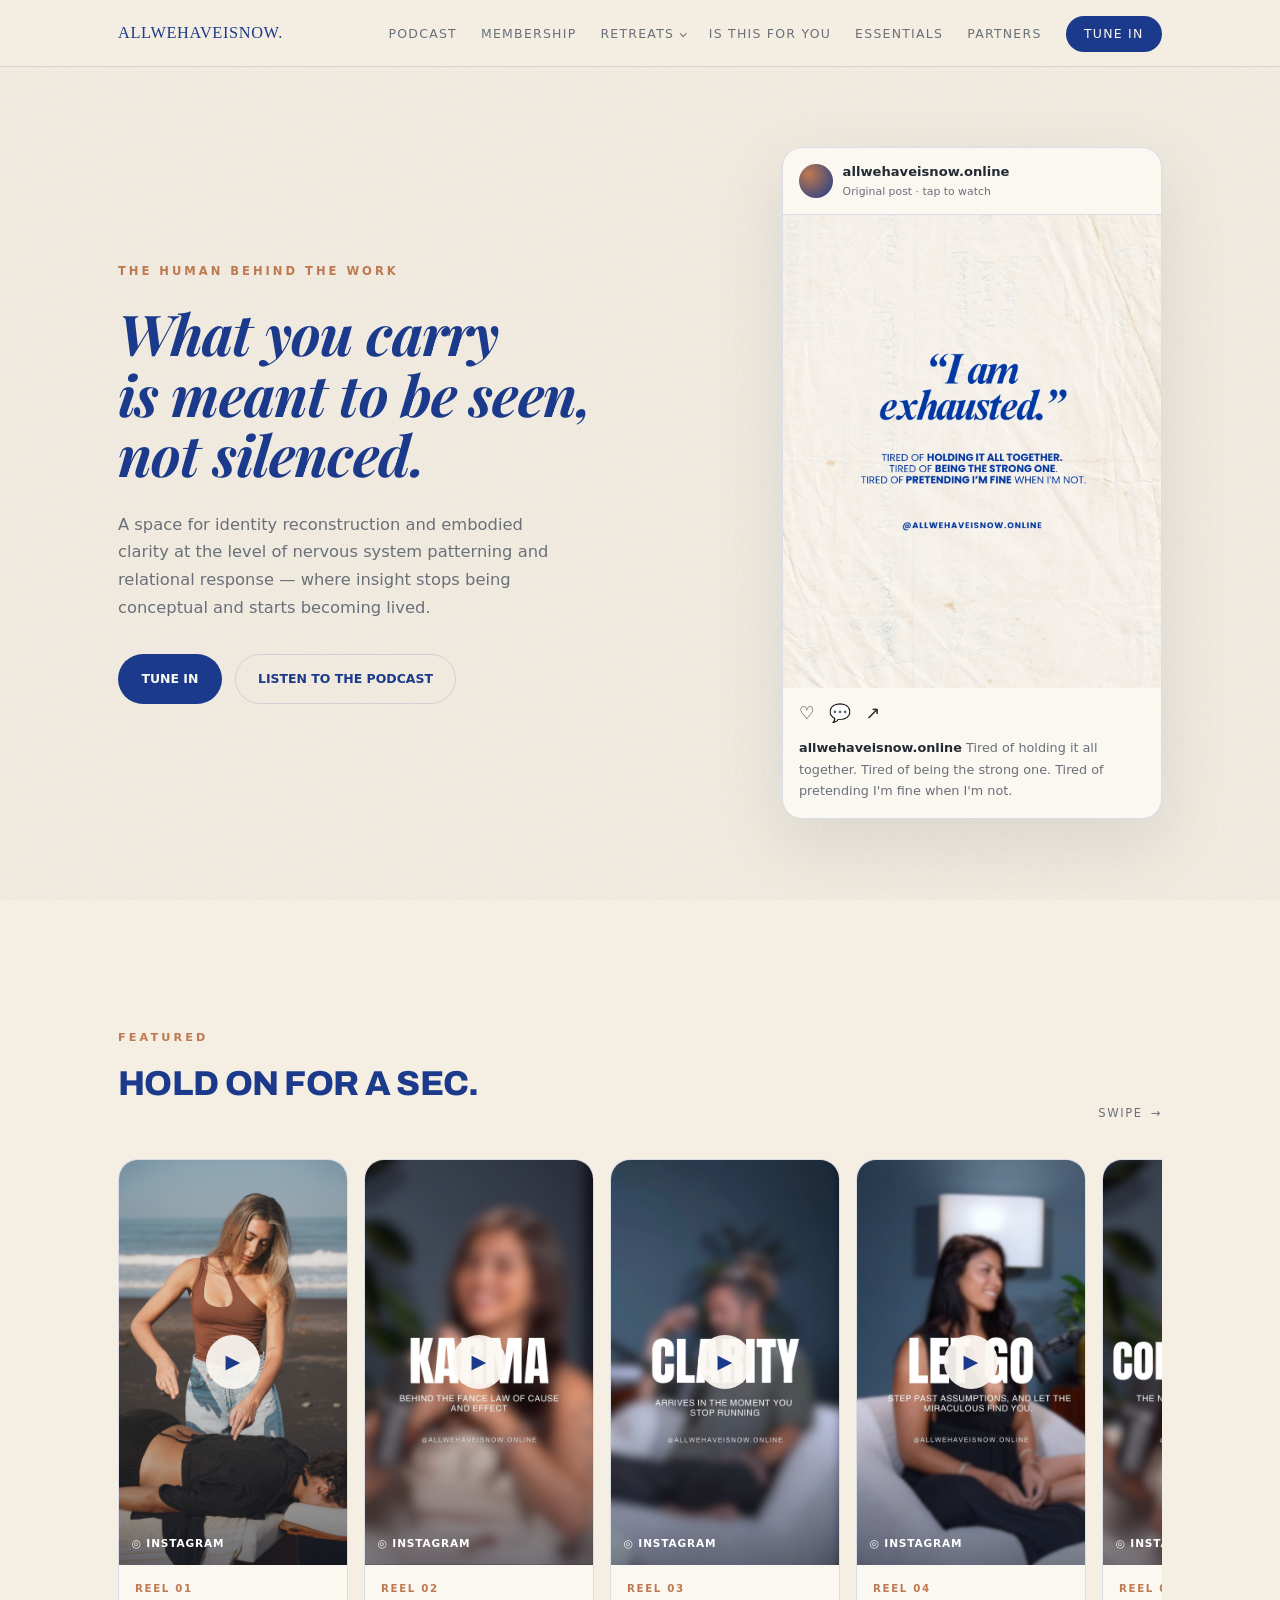
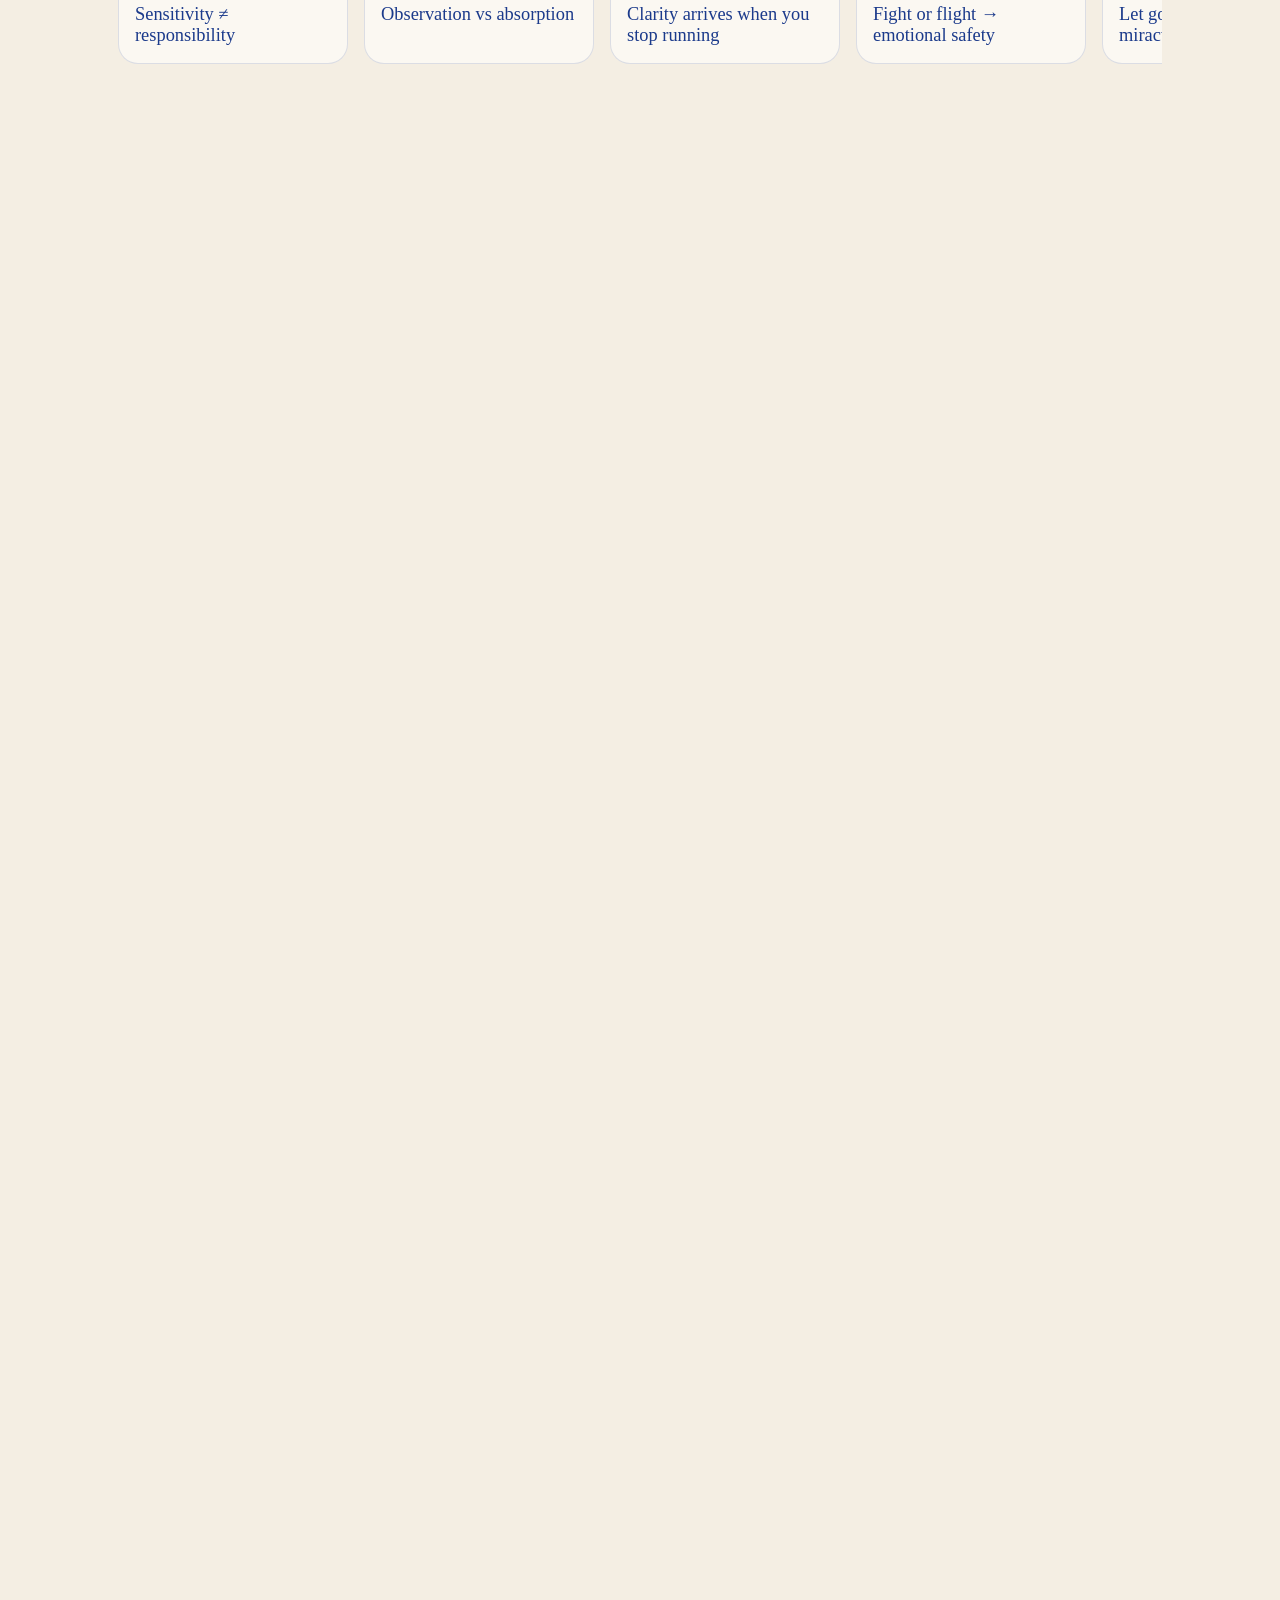
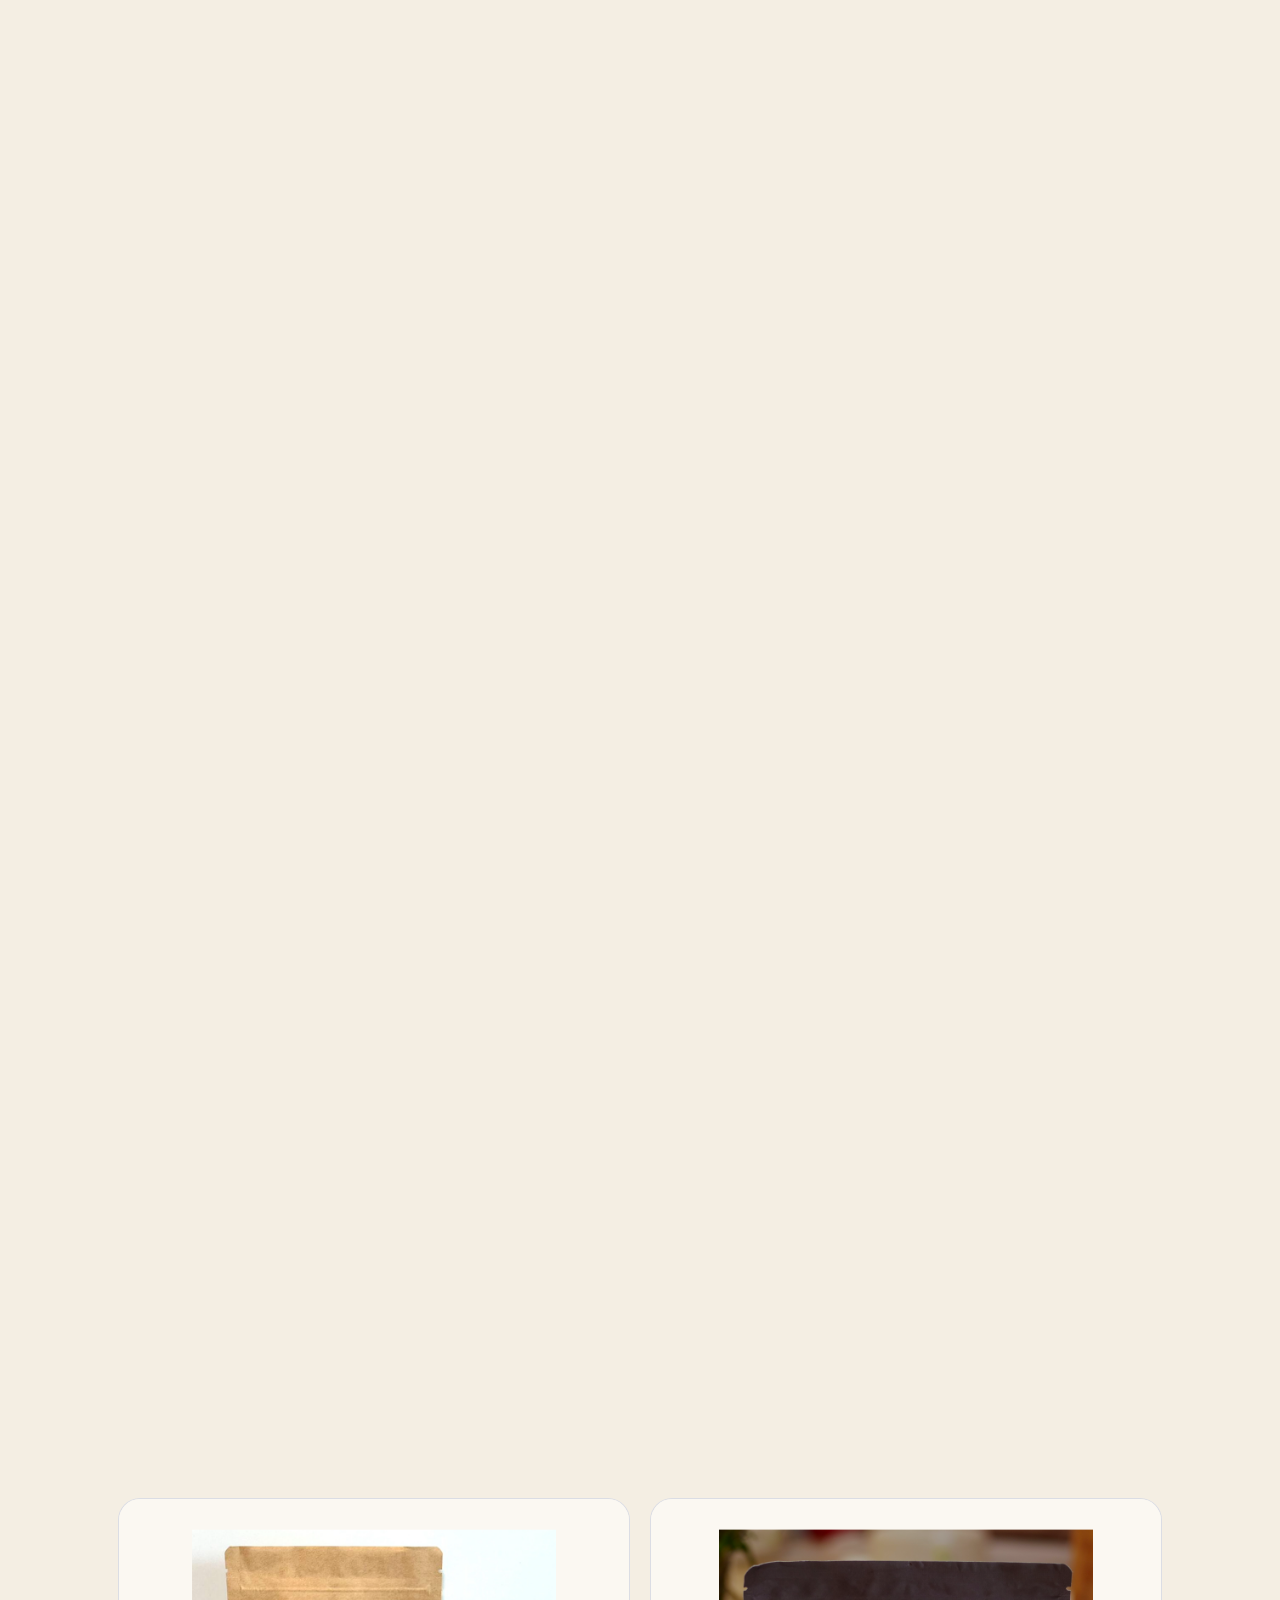
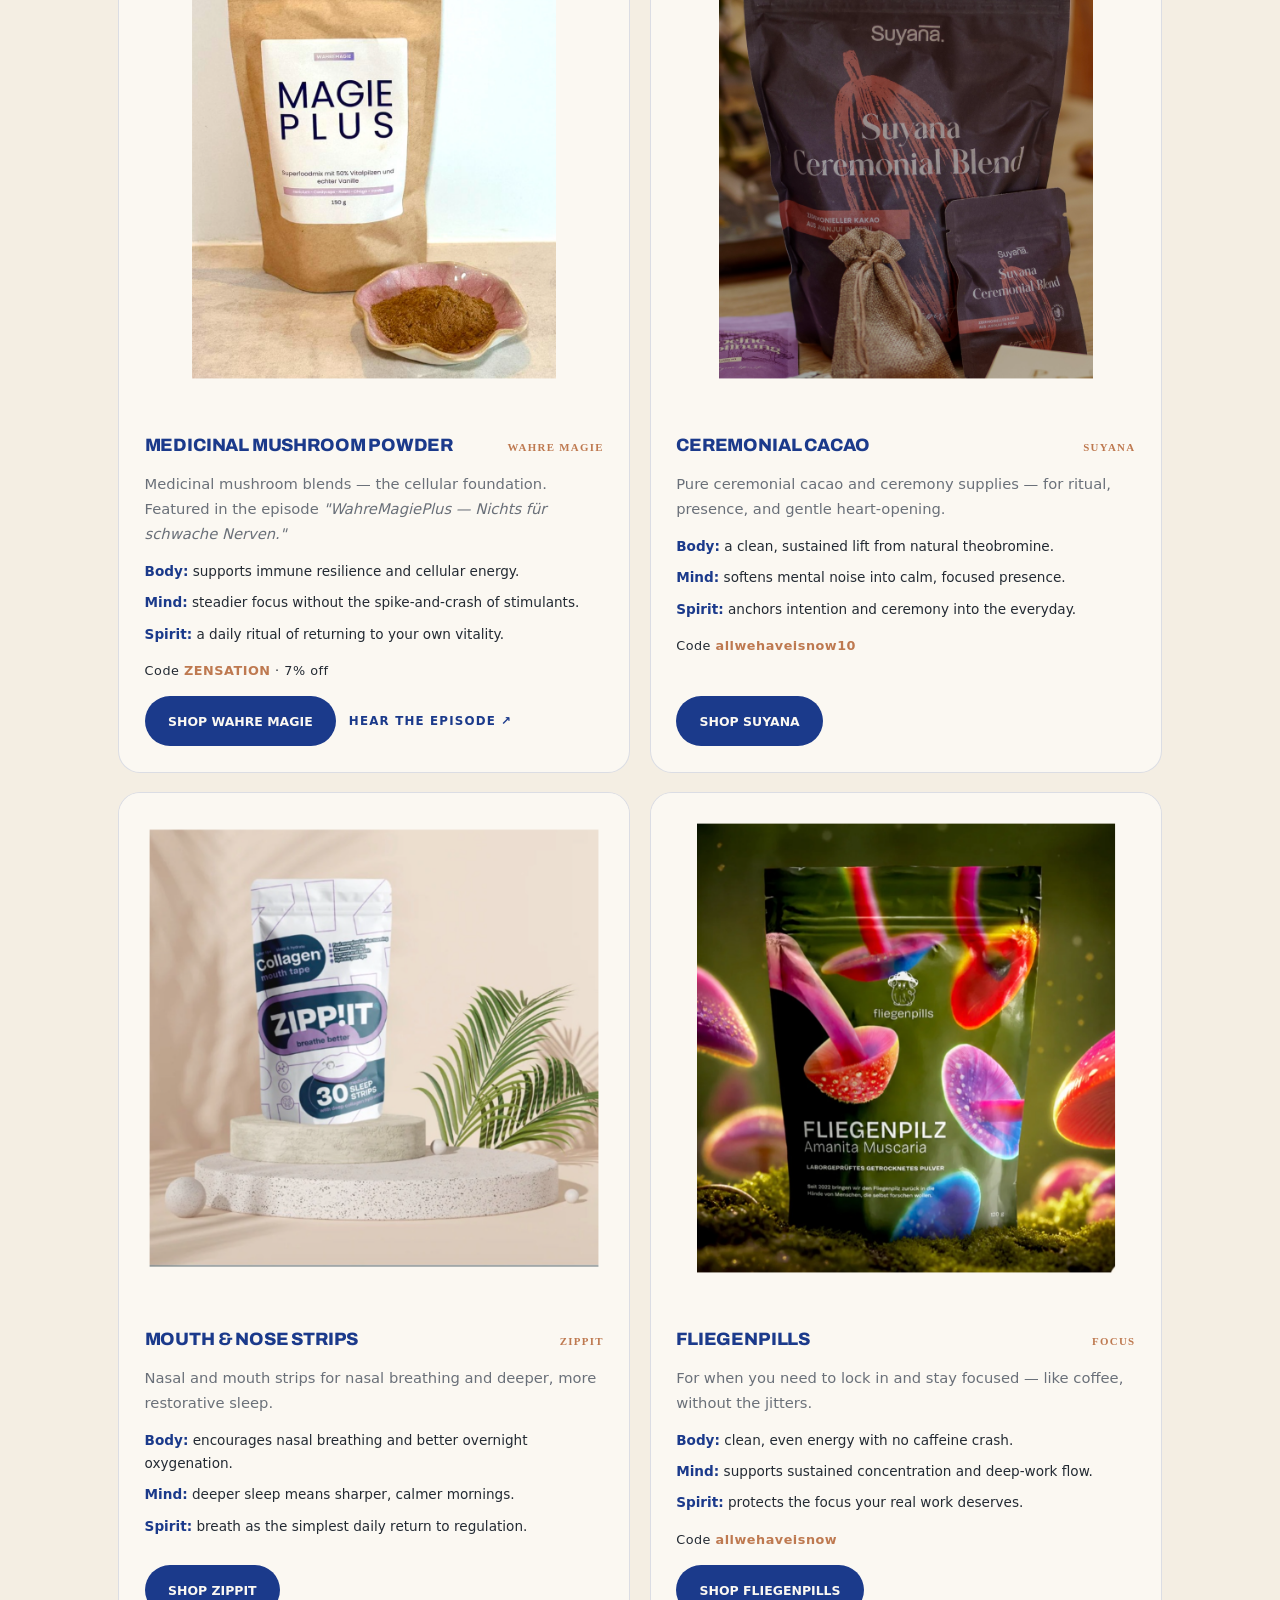
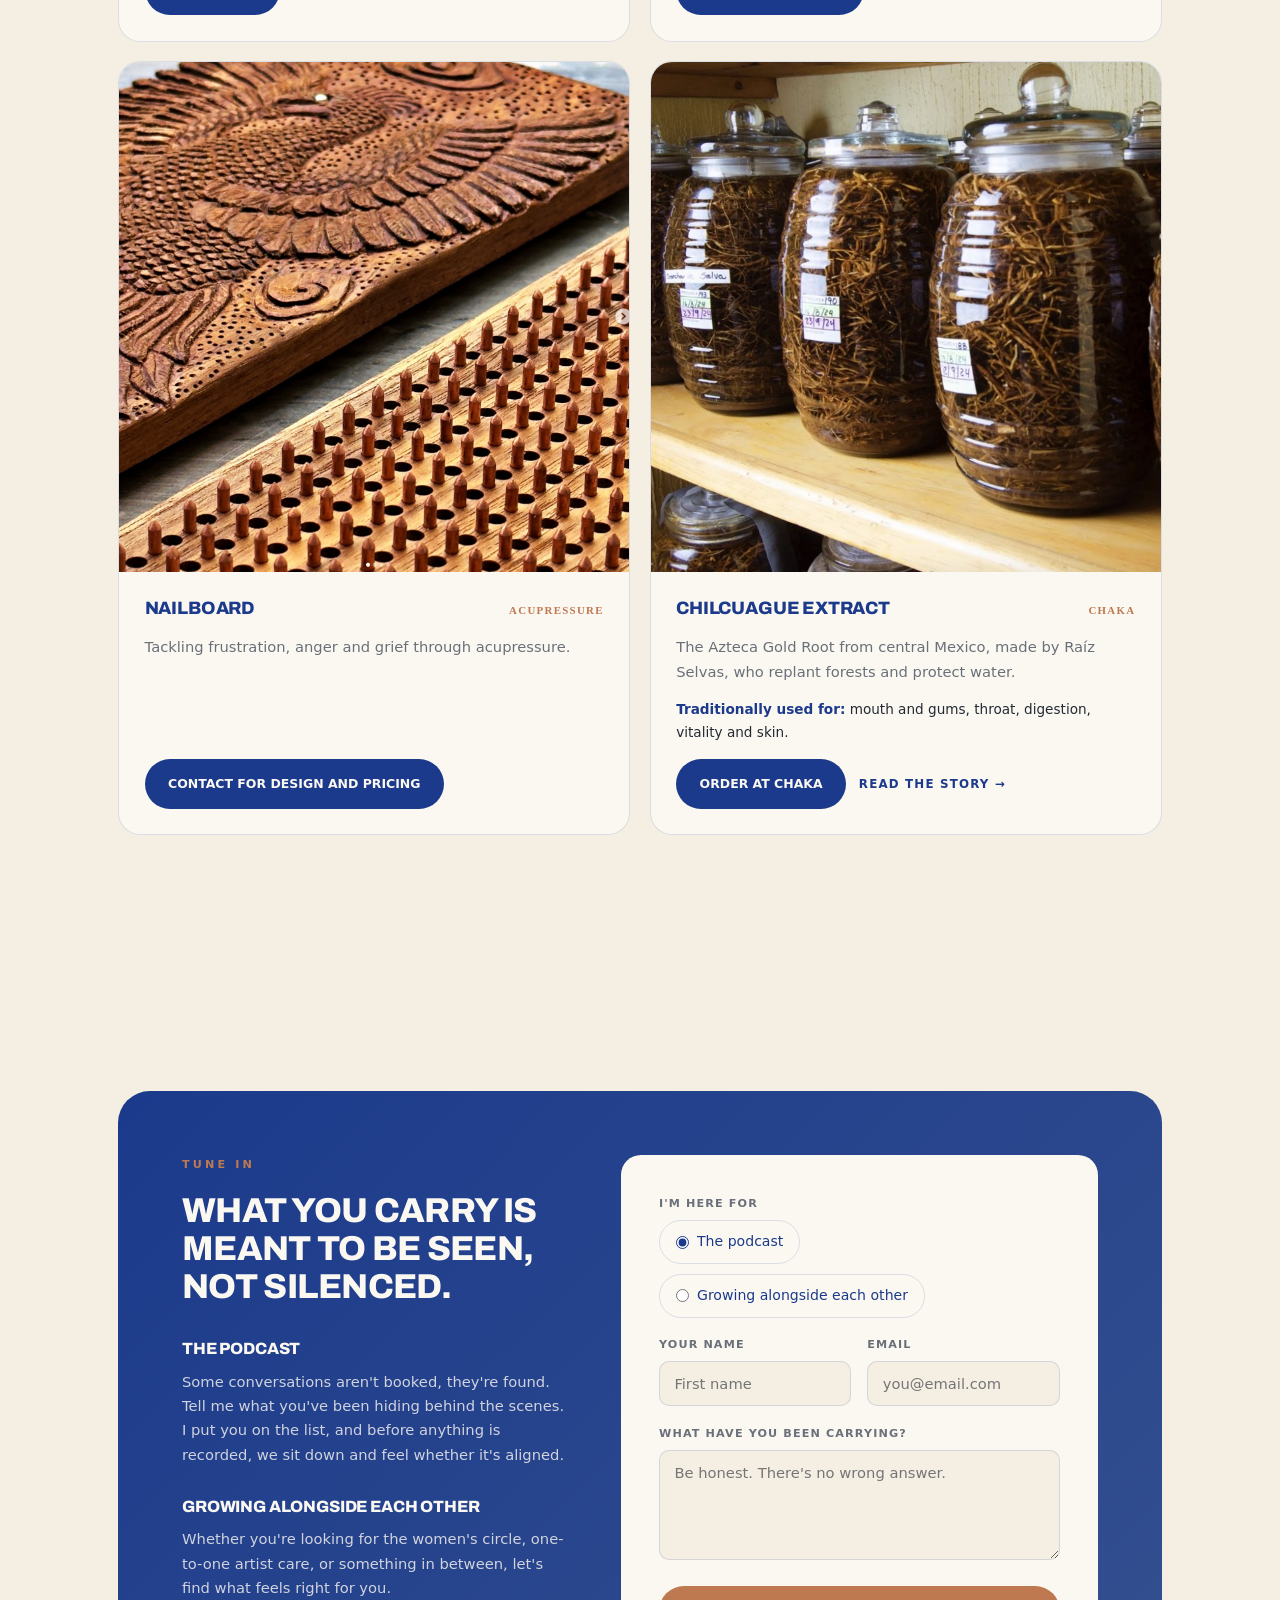
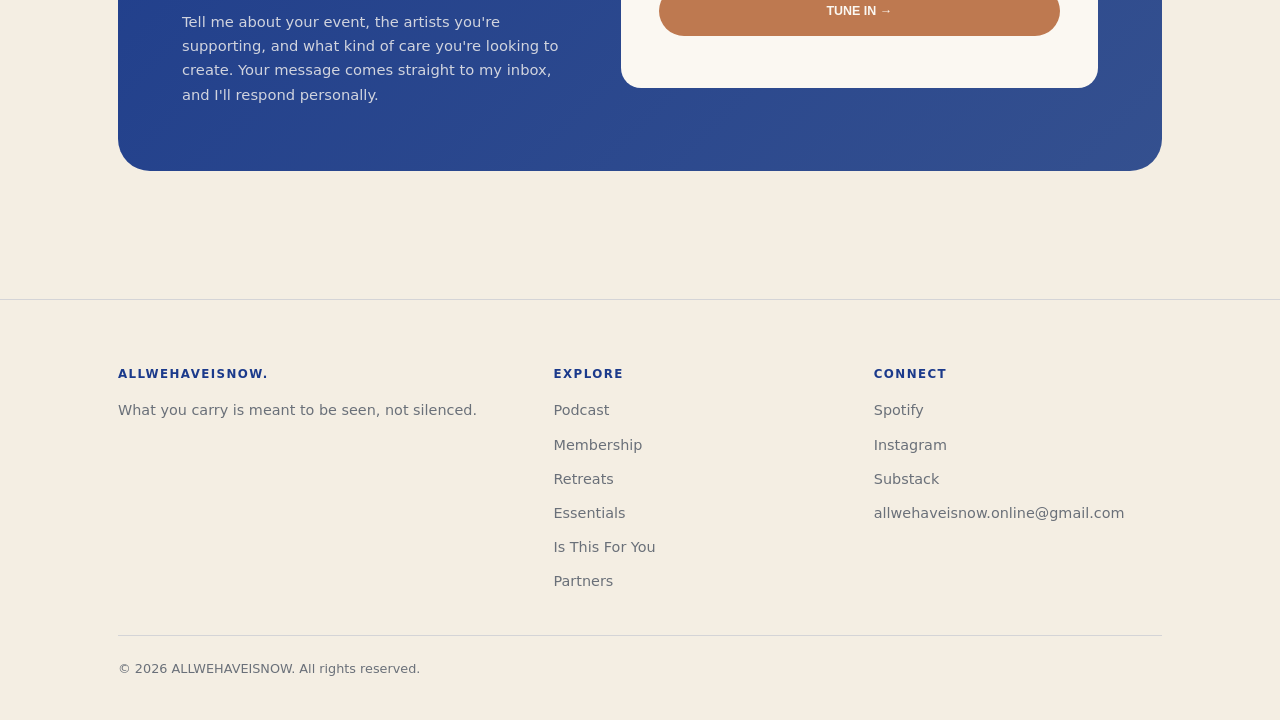
==== commit 1cbf8f17: "12-week section: light outlined design matching the preview Co-Authored-By: Claude Opus 5.5 <noreply" ====
--- a/index.html
+++ b/index.html
@@ -163,17 +163,19 @@
     .lib-card strong { display: block; font-family: var(--bold); font-weight: 800; text-transform: uppercase; font-size: 0.9rem; letter-spacing: -0.01em; margin: 0.35rem 0; }
     .lib-card .lock { font-size: 0.72rem; opacity: 0.7; }
 
-    /* 12-WEEK RESET */
-    .reset { background: var(--dark); color: var(--paper-2); border-radius: 30px; padding: clamp(2.2rem,5.5vw,4rem); }
-    .reset .eyebrow { color: var(--clay); }
-    .reset h2.title { color: var(--paper-2); max-width: 22ch; }
-    .phases { display: grid; grid-template-columns: repeat(3,1fr); gap: 1px; background: rgba(251,248,242,0.12); border-radius: 16px; overflow: hidden; margin-top: 2.6rem; }
-    .phase { background: var(--dark); padding: 2.2rem 1.7rem; }
-    .phase .num { font-family: var(--mono); font-size: 0.66rem; letter-spacing: 0.18em; text-transform: uppercase; color: var(--clay); margin-bottom: 1rem; }
-    .phase h4 { font-family: var(--bold); font-weight: 800; text-transform: uppercase; font-size: 1.05rem; line-height: 1.15; letter-spacing: -0.01em; margin-bottom: 0.8rem; }
-    .phase p { font-size: 0.86rem; color: rgba(251,248,242,0.6); }
-    .extend { margin-top: 2.2rem; max-width: 640px; font-size: 1rem; line-height: 1.65; color: rgba(251,248,242,0.75); }
-    .extend strong { color: var(--paper-2); font-weight: 600; }
+    /* 12-WEEK CONTAINER — light, outlined (matches preview) */
+    .reset { background: transparent; color: var(--ink); padding: 0; }
+    .reset .eyebrow { font-family: var(--mono); font-weight: 400; font-size: 0.7rem; letter-spacing: 0.22em; color: var(--ink); }
+    .reset h2.title { color: var(--ink); max-width: 26ch; }
+    .reset .lede { color: var(--muted); }
+    .phases { display: grid; grid-template-columns: repeat(3,1fr); gap: 0; border: 1px solid rgba(27,58,139,0.28); margin-top: 2.6rem; }
+    .phase { background: transparent; padding: 2.4rem 2rem; border-left: 1px solid rgba(27,58,139,0.28); }
+    .phase:first-child { border-left: 0; }
+    .phase .num { font-family: var(--mono); font-size: 0.66rem; letter-spacing: 0.18em; text-transform: uppercase; color: var(--ink); margin-bottom: 1.2rem; }
+    .phase h4 { font-family: var(--bold); font-weight: 800; text-transform: uppercase; font-size: 1.12rem; line-height: 1.15; letter-spacing: -0.01em; color: var(--ink); margin-bottom: 0.9rem; }
+    .phase p { font-size: 0.88rem; line-height: 1.65; color: var(--muted); }
+    .extend { margin-top: 2.4rem; max-width: 640px; font-size: 1.02rem; line-height: 1.65; color: var(--ink); }
+    .extend strong { color: var(--ink); font-weight: 700; }
 
     /* FAQ / IS THIS FOR YOU */
     .faq-grid { display: grid; grid-template-columns: 1fr 1fr; gap: 3rem; margin-top: 2.4rem; }
@@ -246,7 +248,8 @@
       .hero { min-height: auto; padding-top: calc(66px + 2.5rem); padding-bottom: 3rem; }
       .ig-post { margin: 0 auto; }
       .egrid, .phases { grid-template-columns: 1fr; }
-      .phases { background: none; }
+      .phase { border-left: 0; border-top: 1px solid rgba(27,58,139,0.28); }
+      .phase:first-child { border-top: 0; }
     }
     @media (max-width: 600px) {
       .nav-links { display: none; }
@@ -408,7 +411,7 @@
         <div class="reset reveal">
           <div class="eyebrow">The Work · 12 Weeks</div>
           <h2 class="title">You can run in loops until you're exhausted enough.</h2>
-          <p class="lede" style="color:rgba(251,248,242,0.7);">Or you can take a hand. Twelve weeks, one to one or in a circle, for the moment the overthinking stops and your body is allowed to rest into the now.</p>
+          <p class="lede">Or you can take a hand. Twelve weeks, one to one or in a circle, for the moment the overthinking stops and your body is allowed to rest into the now.</p>
           <div class="phases">
             <div class="phase"><div class="num">Phase 01 · Wk 1–4</div><h4>Admit the truth you've been hiding.</h4><p>Out loud, in front of someone who doesn't flinch. Most of what you fear is the saying, not the thing.</p></div>
             <div class="phase"><div class="num">Phase 02 · Wk 5–8</div><h4>Let yourself fall.</h4><p>Your patterns don't live in your understanding. They live in your jaw, your shoulders, your breath. This is where they leave the body.</p></div>
@@ -416,9 +419,9 @@
           </div>
           <p class="extend"><strong>Twelve weeks is a beginning, not a deadline.</strong> If you need more time or more individual care, we extend. Integration has its own pace.</p>
           <div class="actions" style="margin-top:2.2rem;">
-            <a href="/retreats-women.html" class="btn btn-primary" style="background:var(--clay);">Women's circle · 16 Jan</a>
-            <a href="#apply" class="btn btn-light">One to one</a>
-            <a href="/soon.html" class="btn btn-light">Men's cave</a>
+            <a href="/retreats-women.html" class="btn btn-primary">Women's circle · 16 Jan</a>
+            <a href="#apply" class="btn btn-ghost">One to one</a>
+            <a href="/soon.html" class="btn btn-ghost">Men's cave</a>
           </div>
         </div>
       </div>
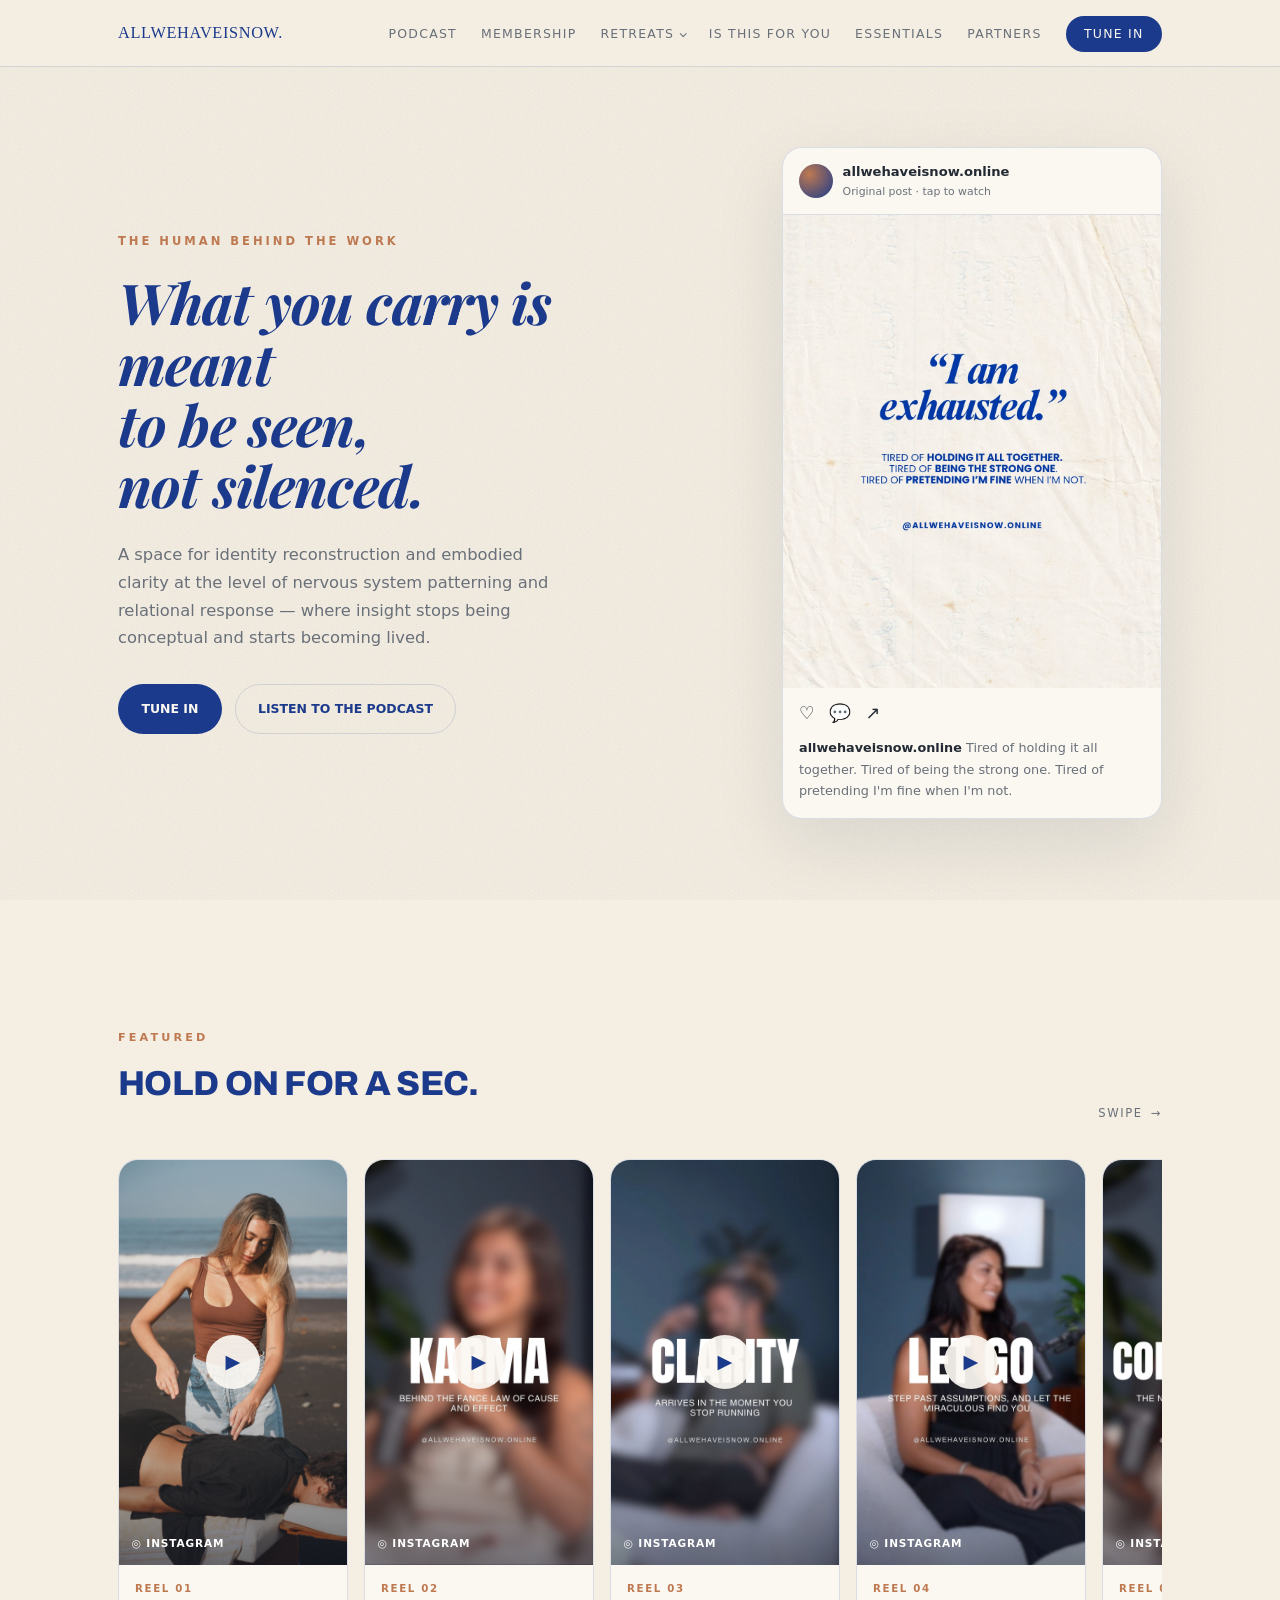
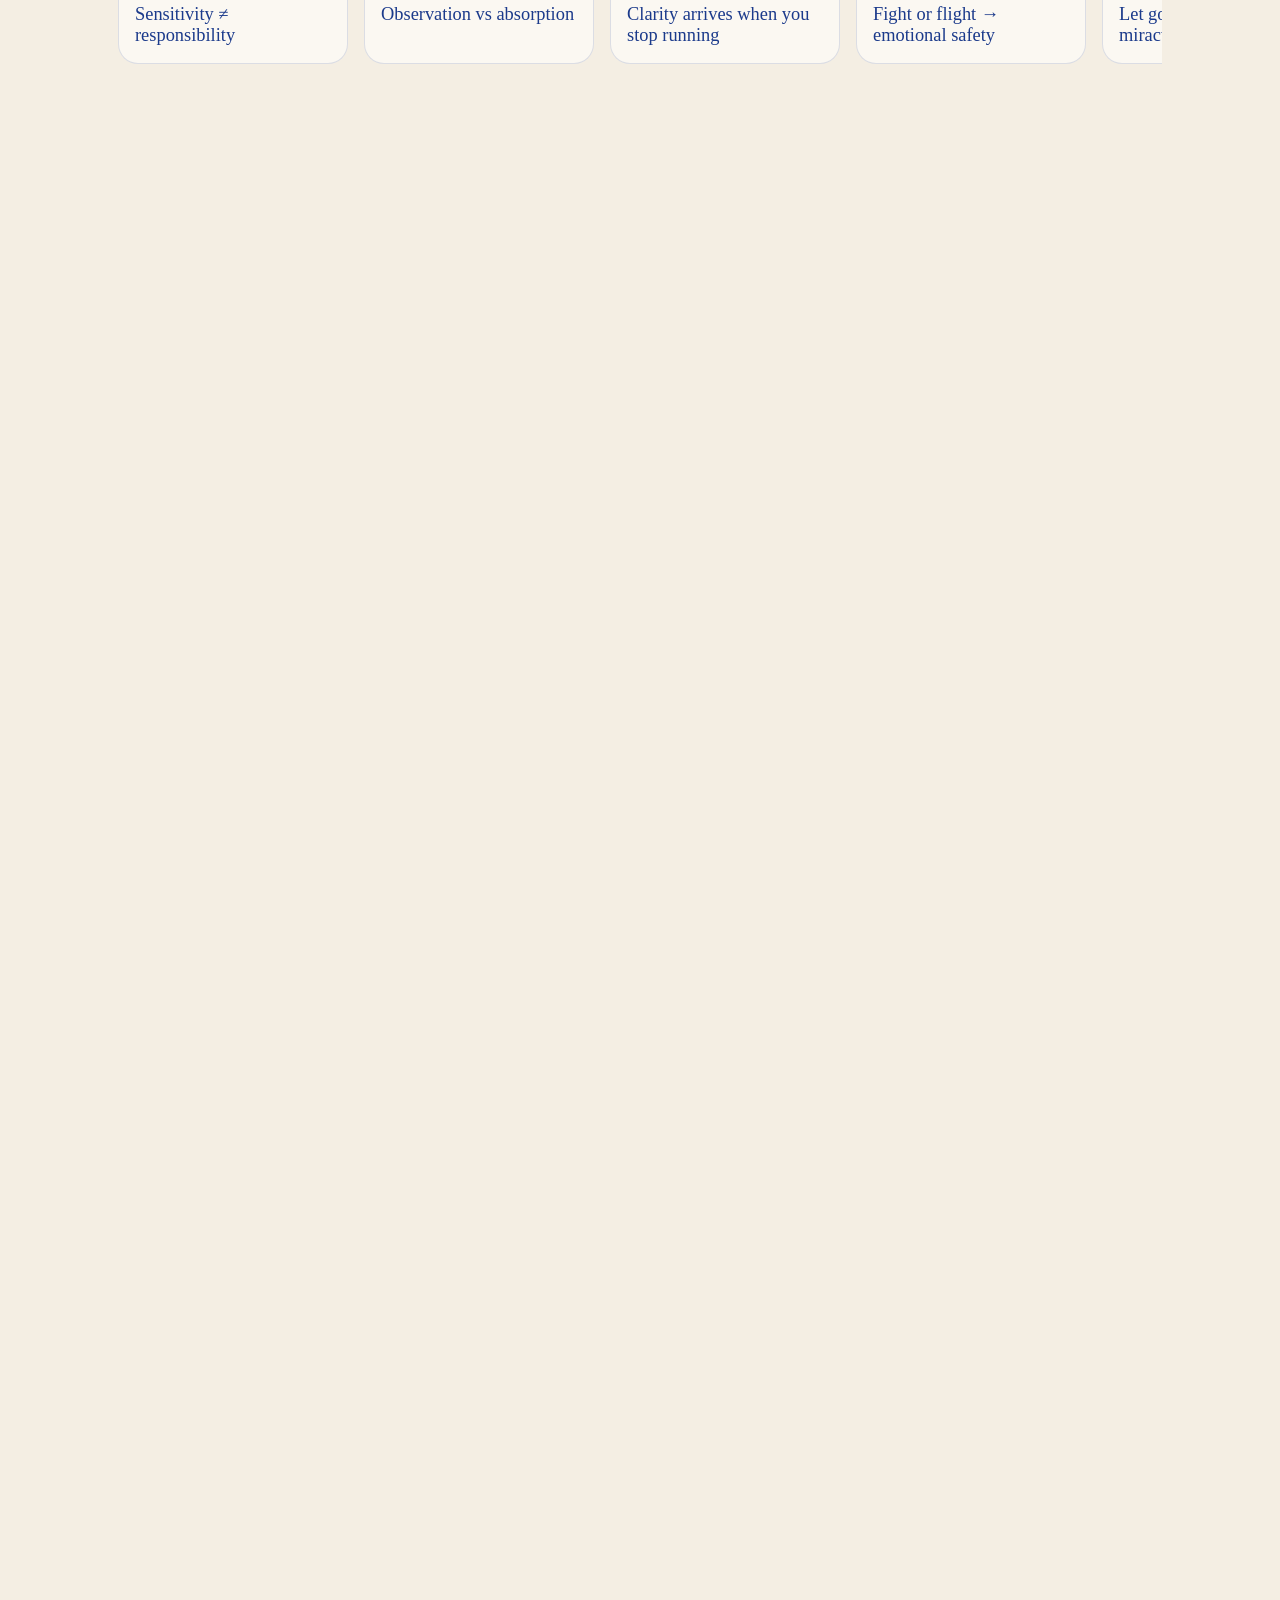
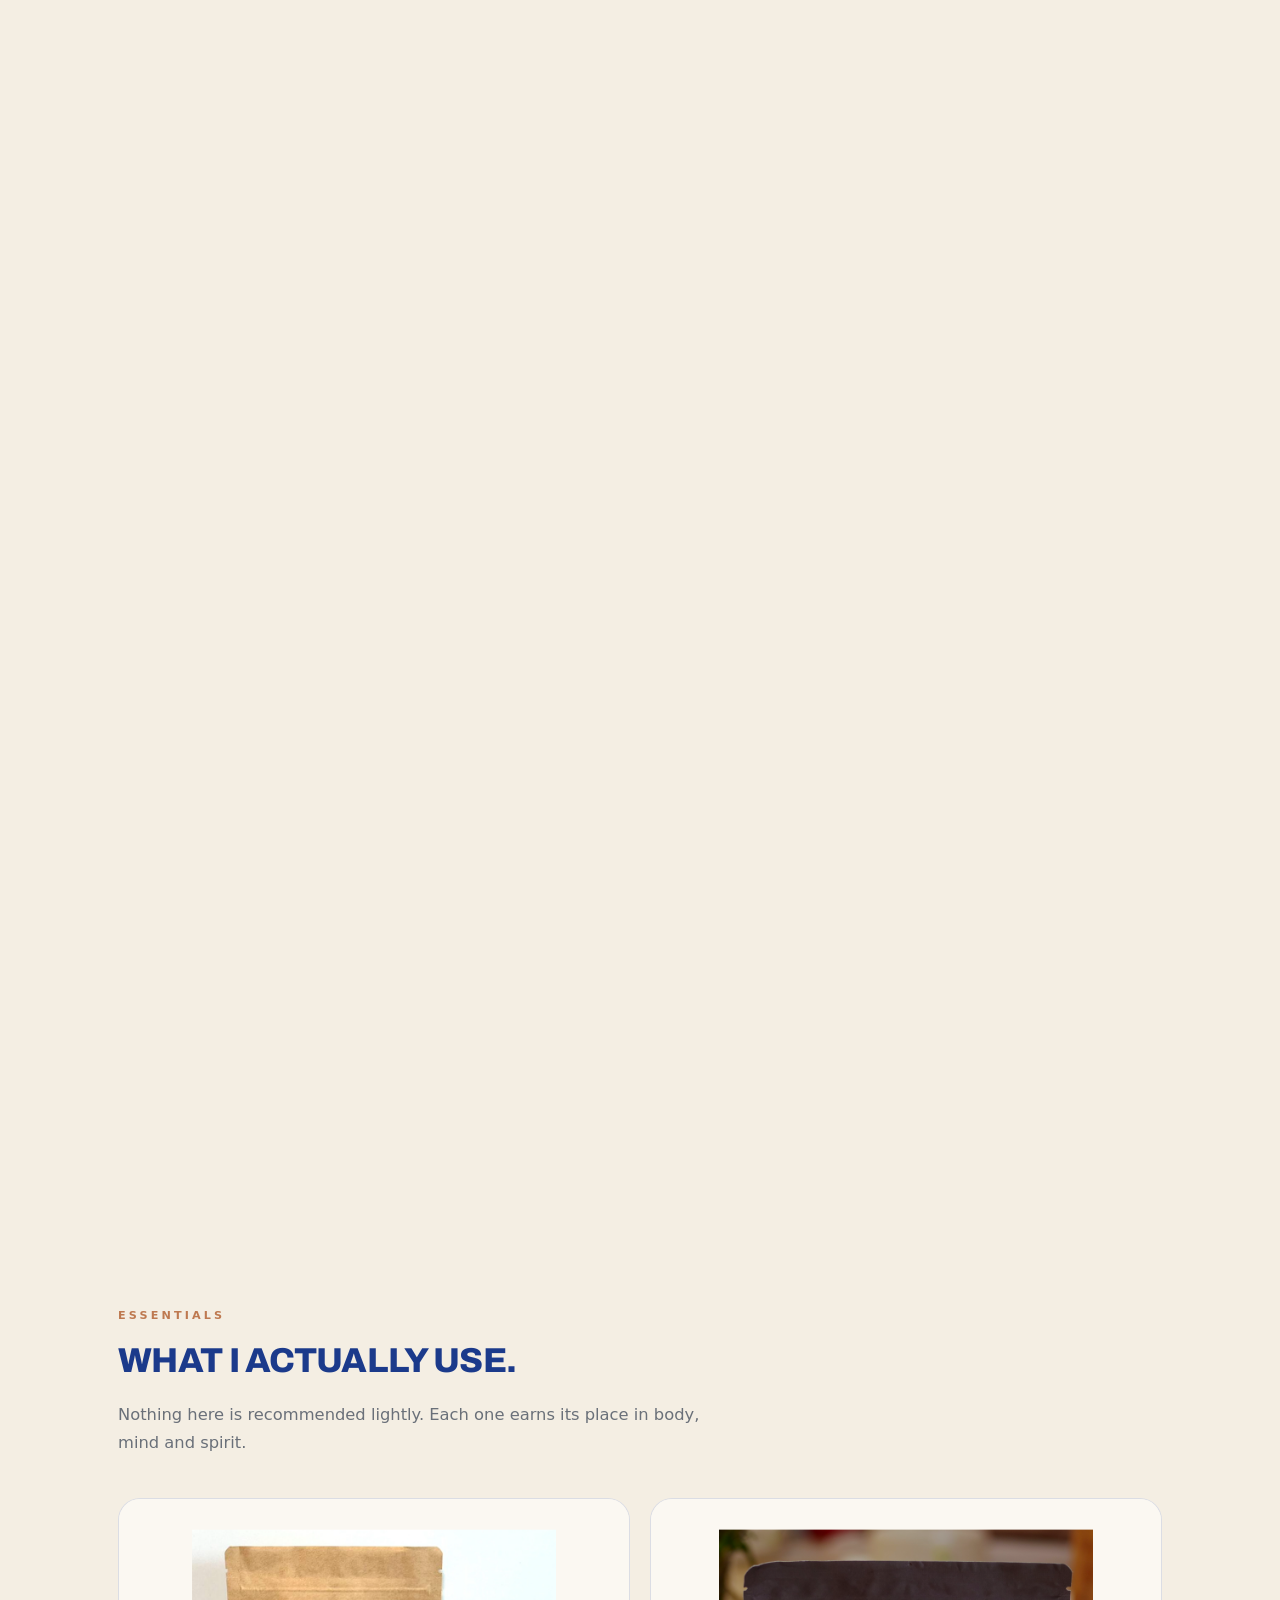
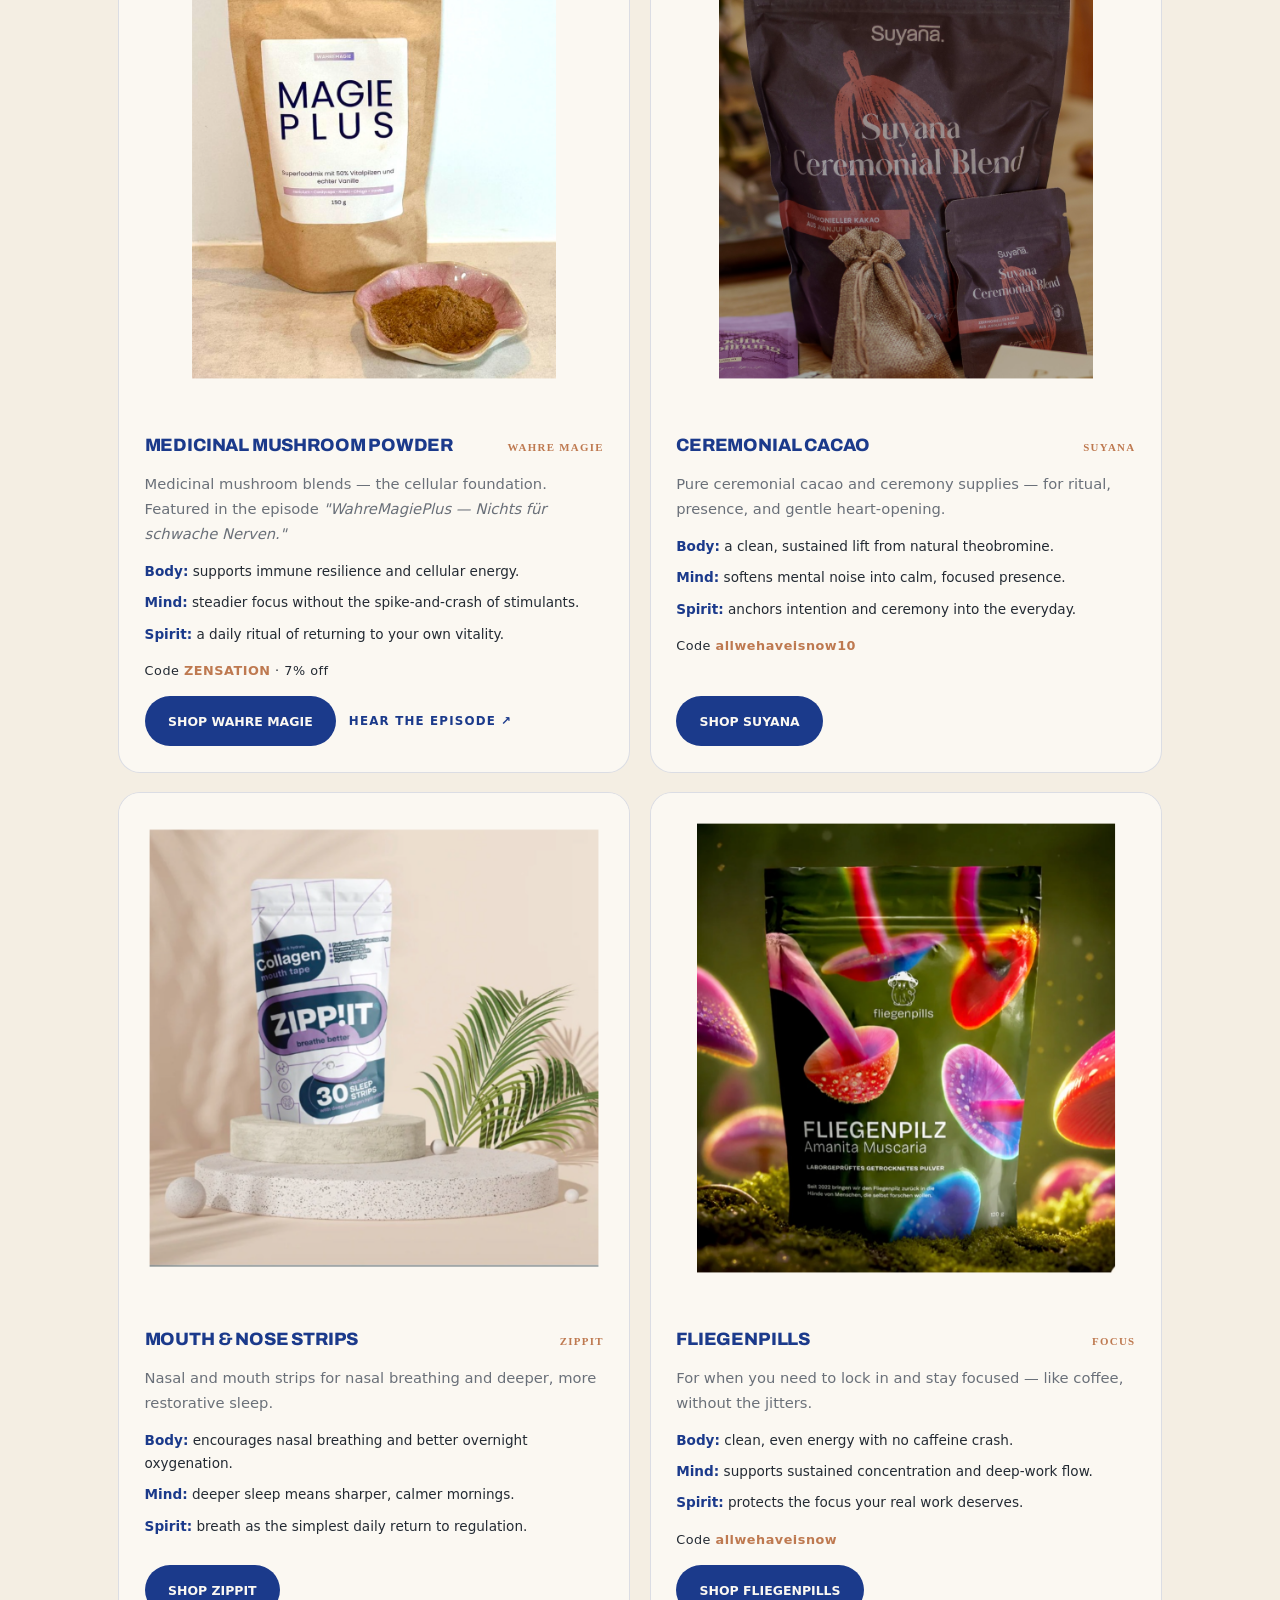
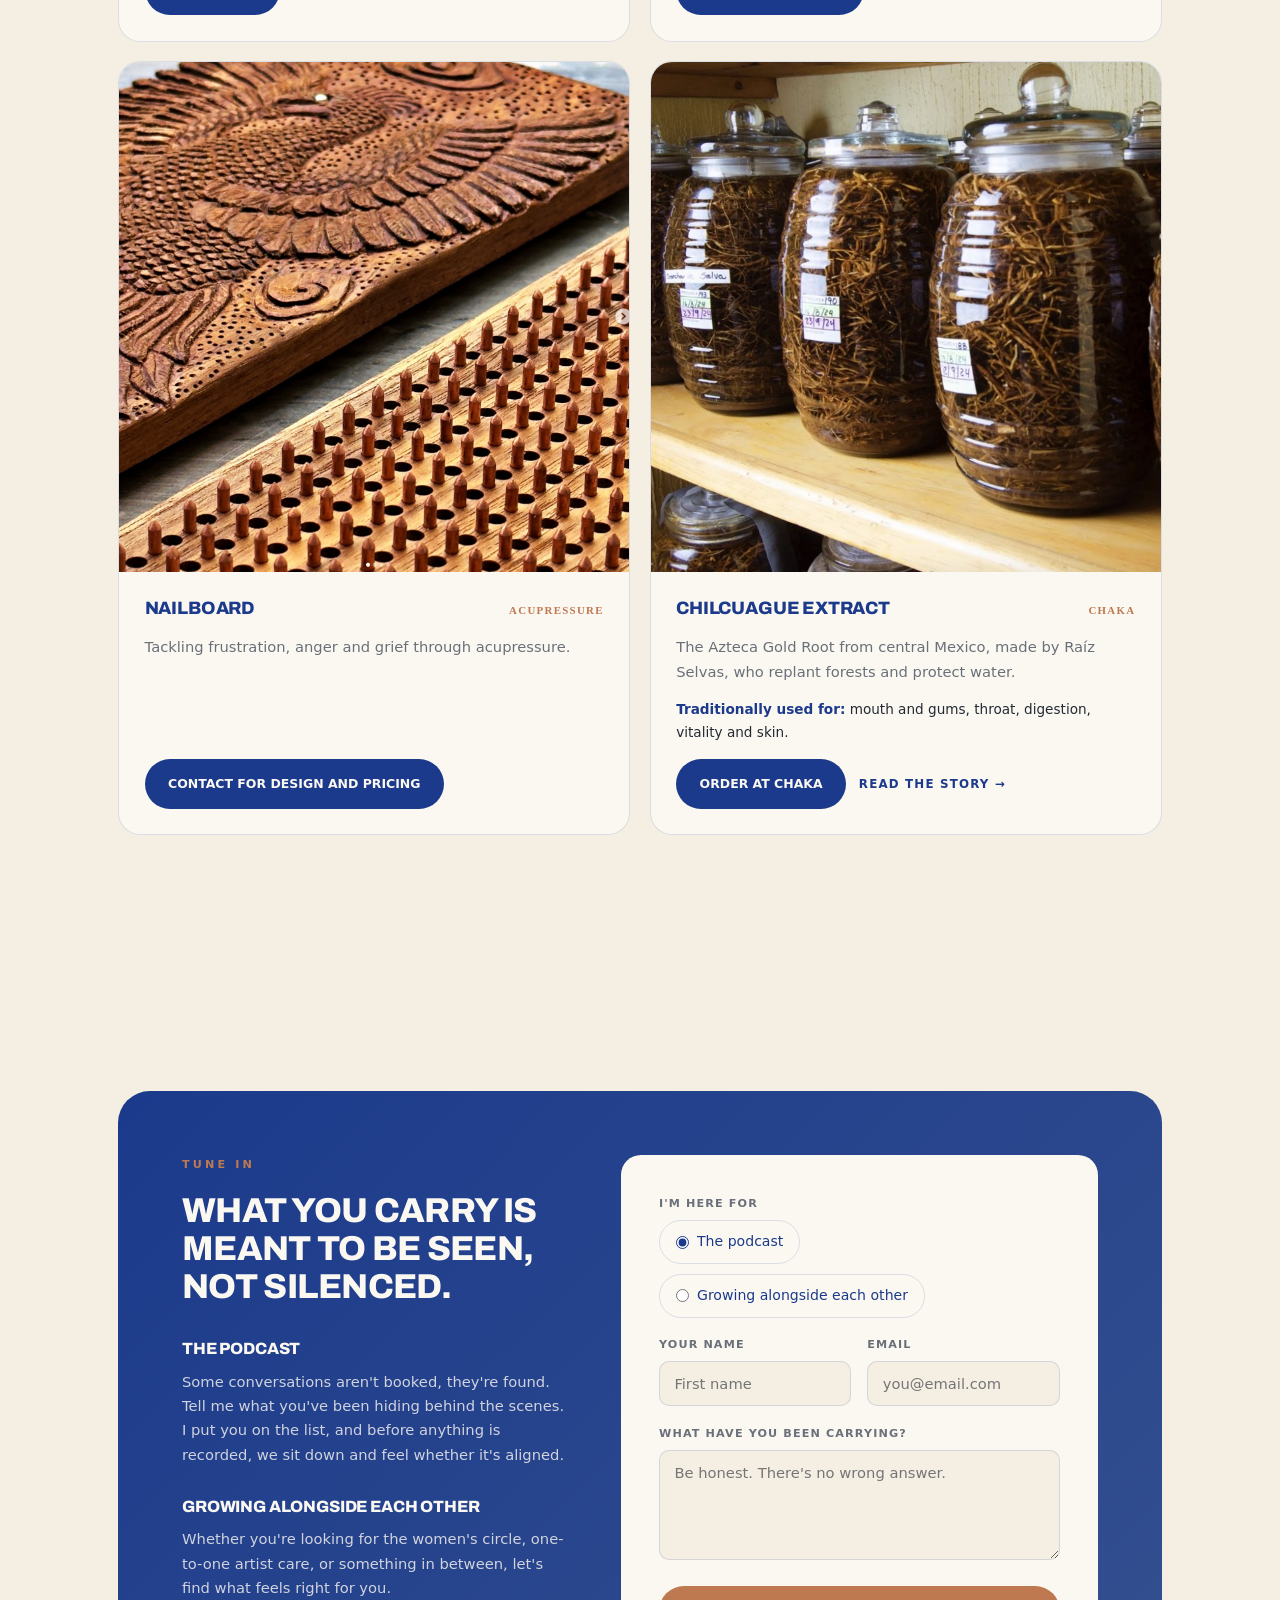
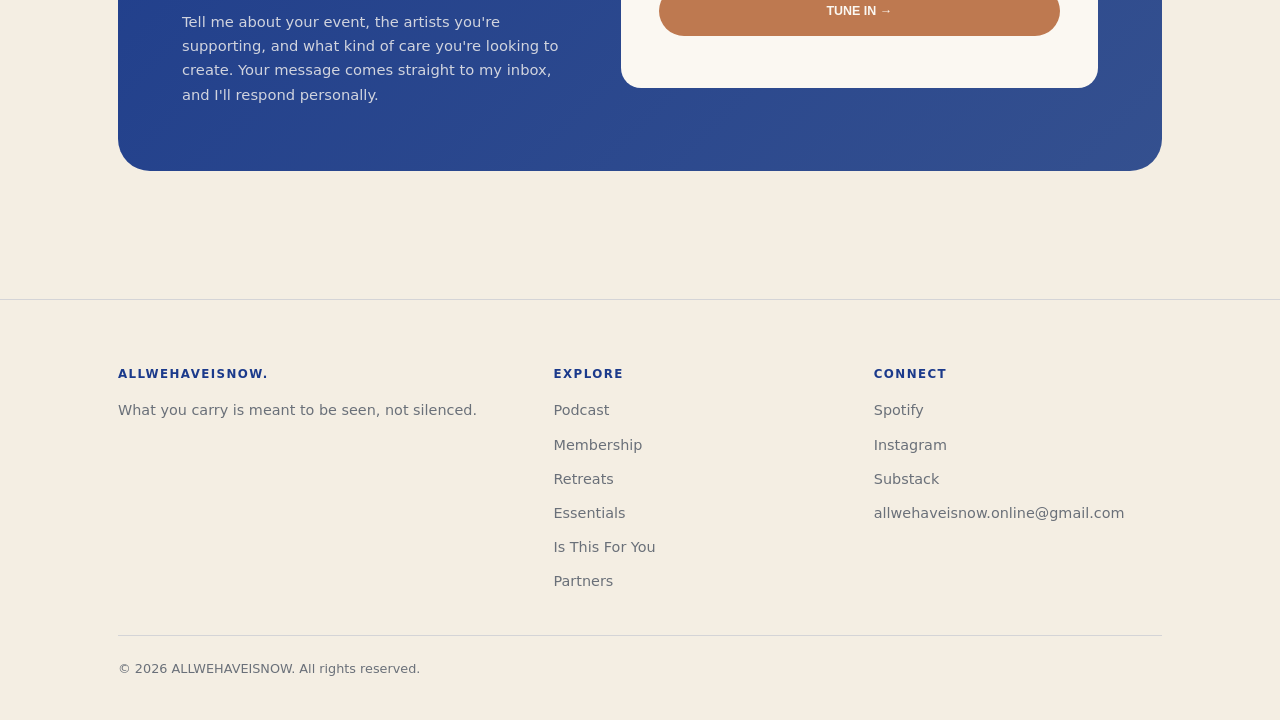
==== commit a0c408aa: "Hero headline line breaks Co-Authored-By: Claude Opus 5.5 <noreply@anthropic.com> Claude-Session: ht" ====
--- a/index.html
+++ b/index.html
@@ -306,7 +306,7 @@
       <div class="wrap hero-in">
         <div class="reveal">
           <div class="hero-kicker">The human behind the work</div>
-          <h1>What you carry<em>is meant to be seen,<br />not silenced.</em></h1>
+          <h1>What you carry is meant<br />to be seen,<br />not silenced.</h1>
           <p class="intro">A space for identity reconstruction and embodied clarity at the level of nervous system patterning and relational response — where insight stops being conceptual and starts becoming lived.</p>
           <div class="actions">
             <a href="#apply" class="btn btn-primary">Tune in</a>
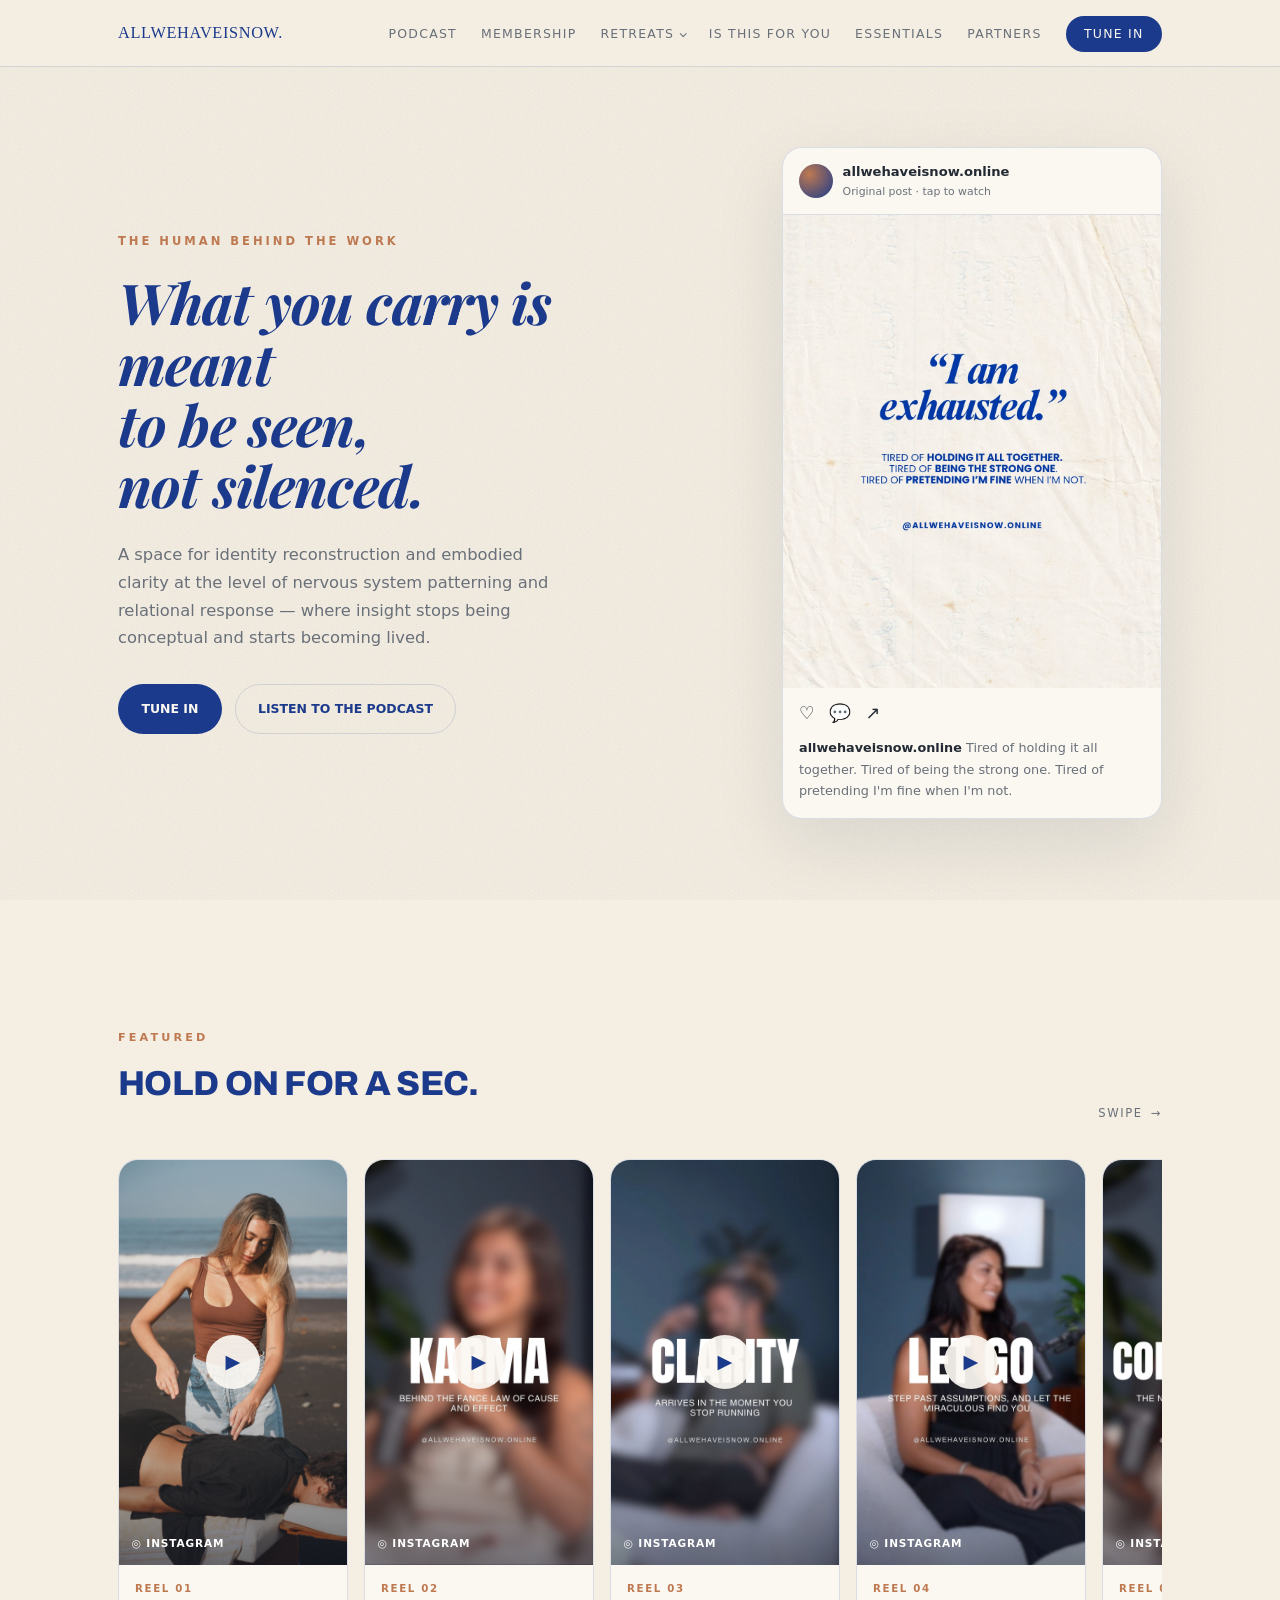
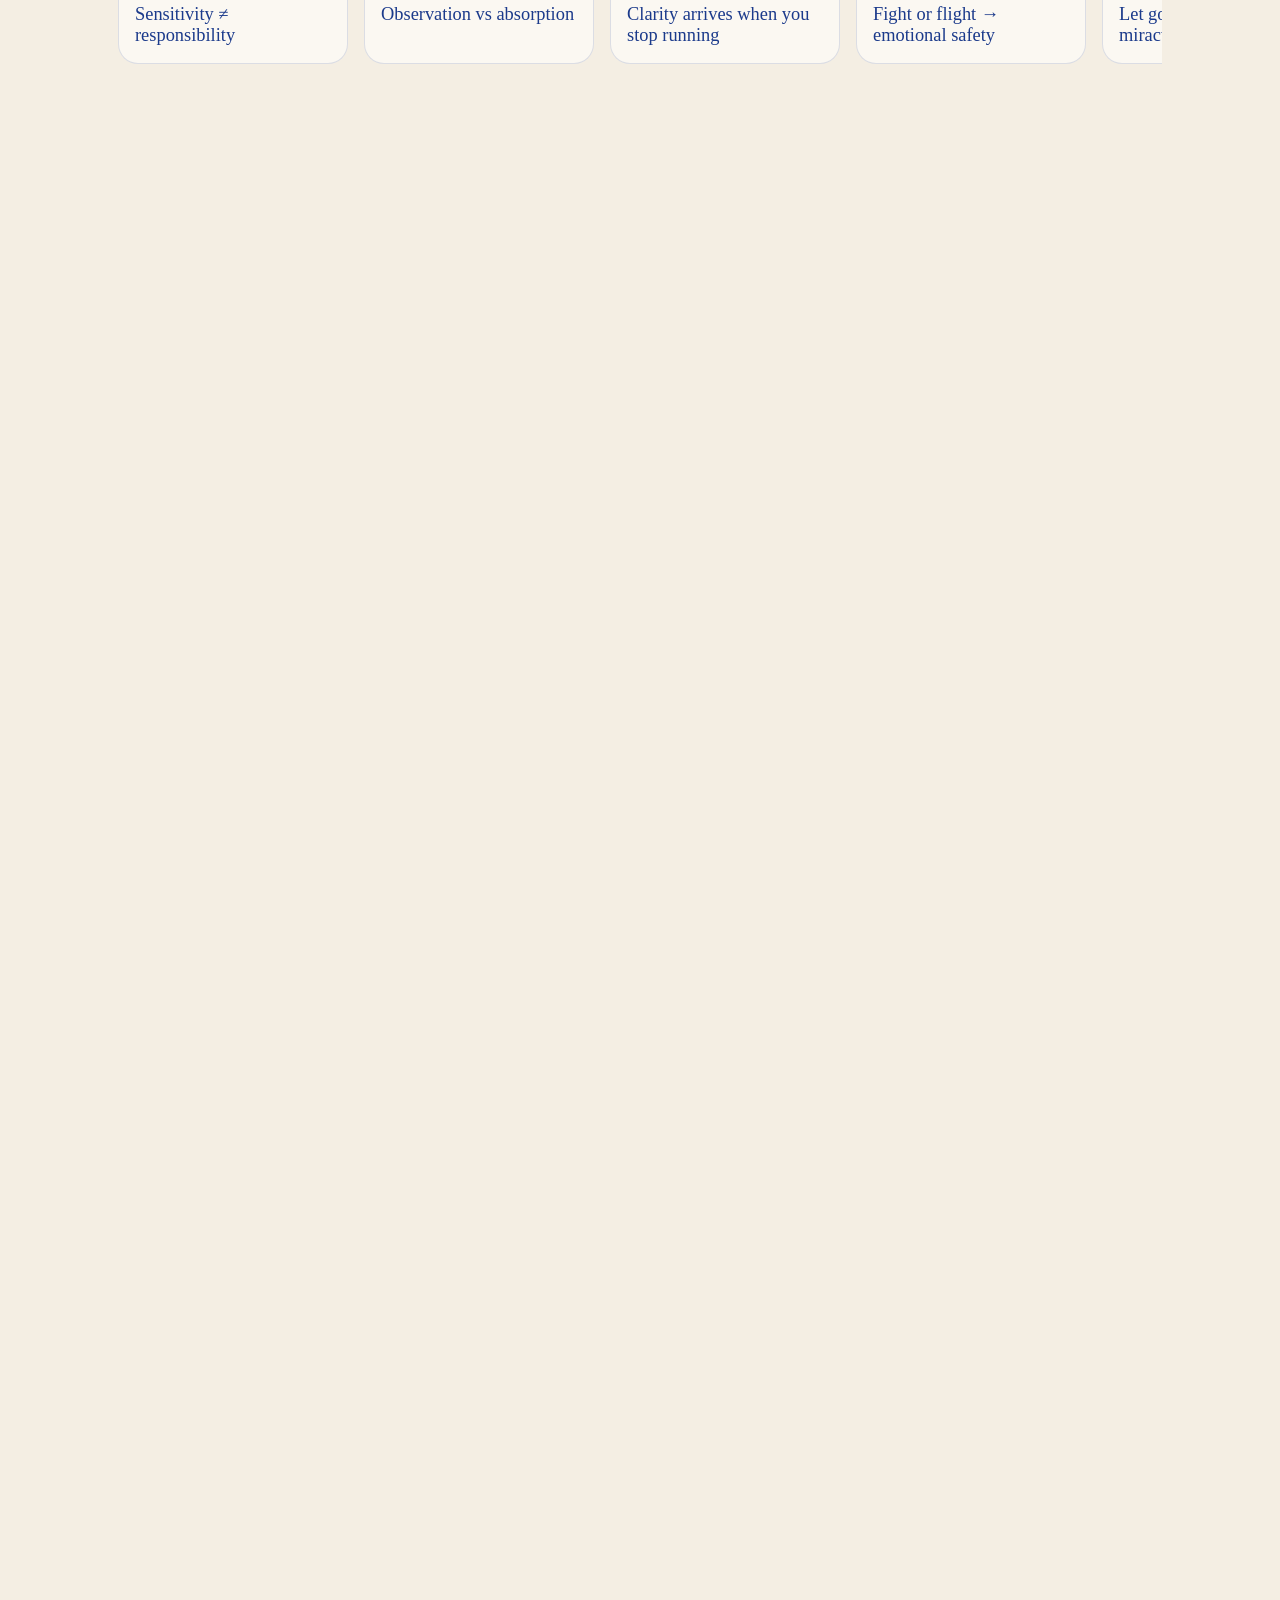
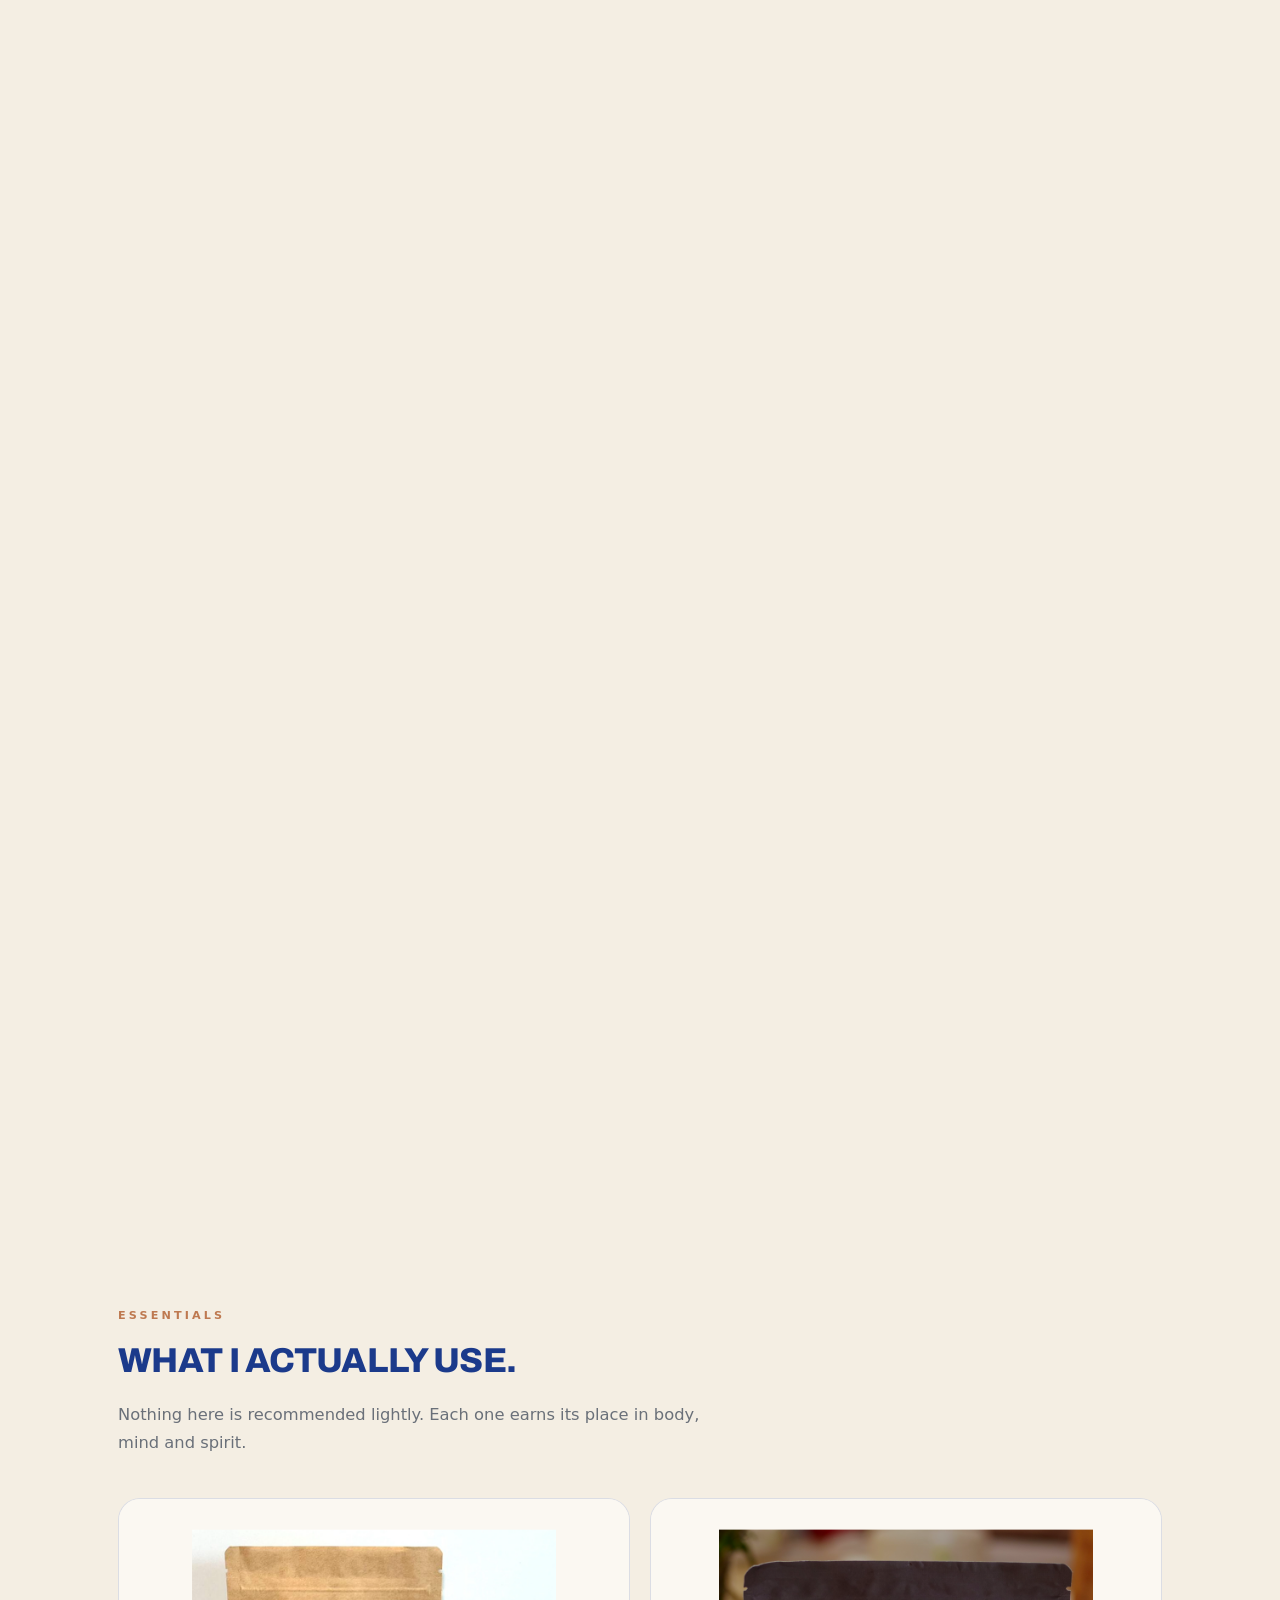
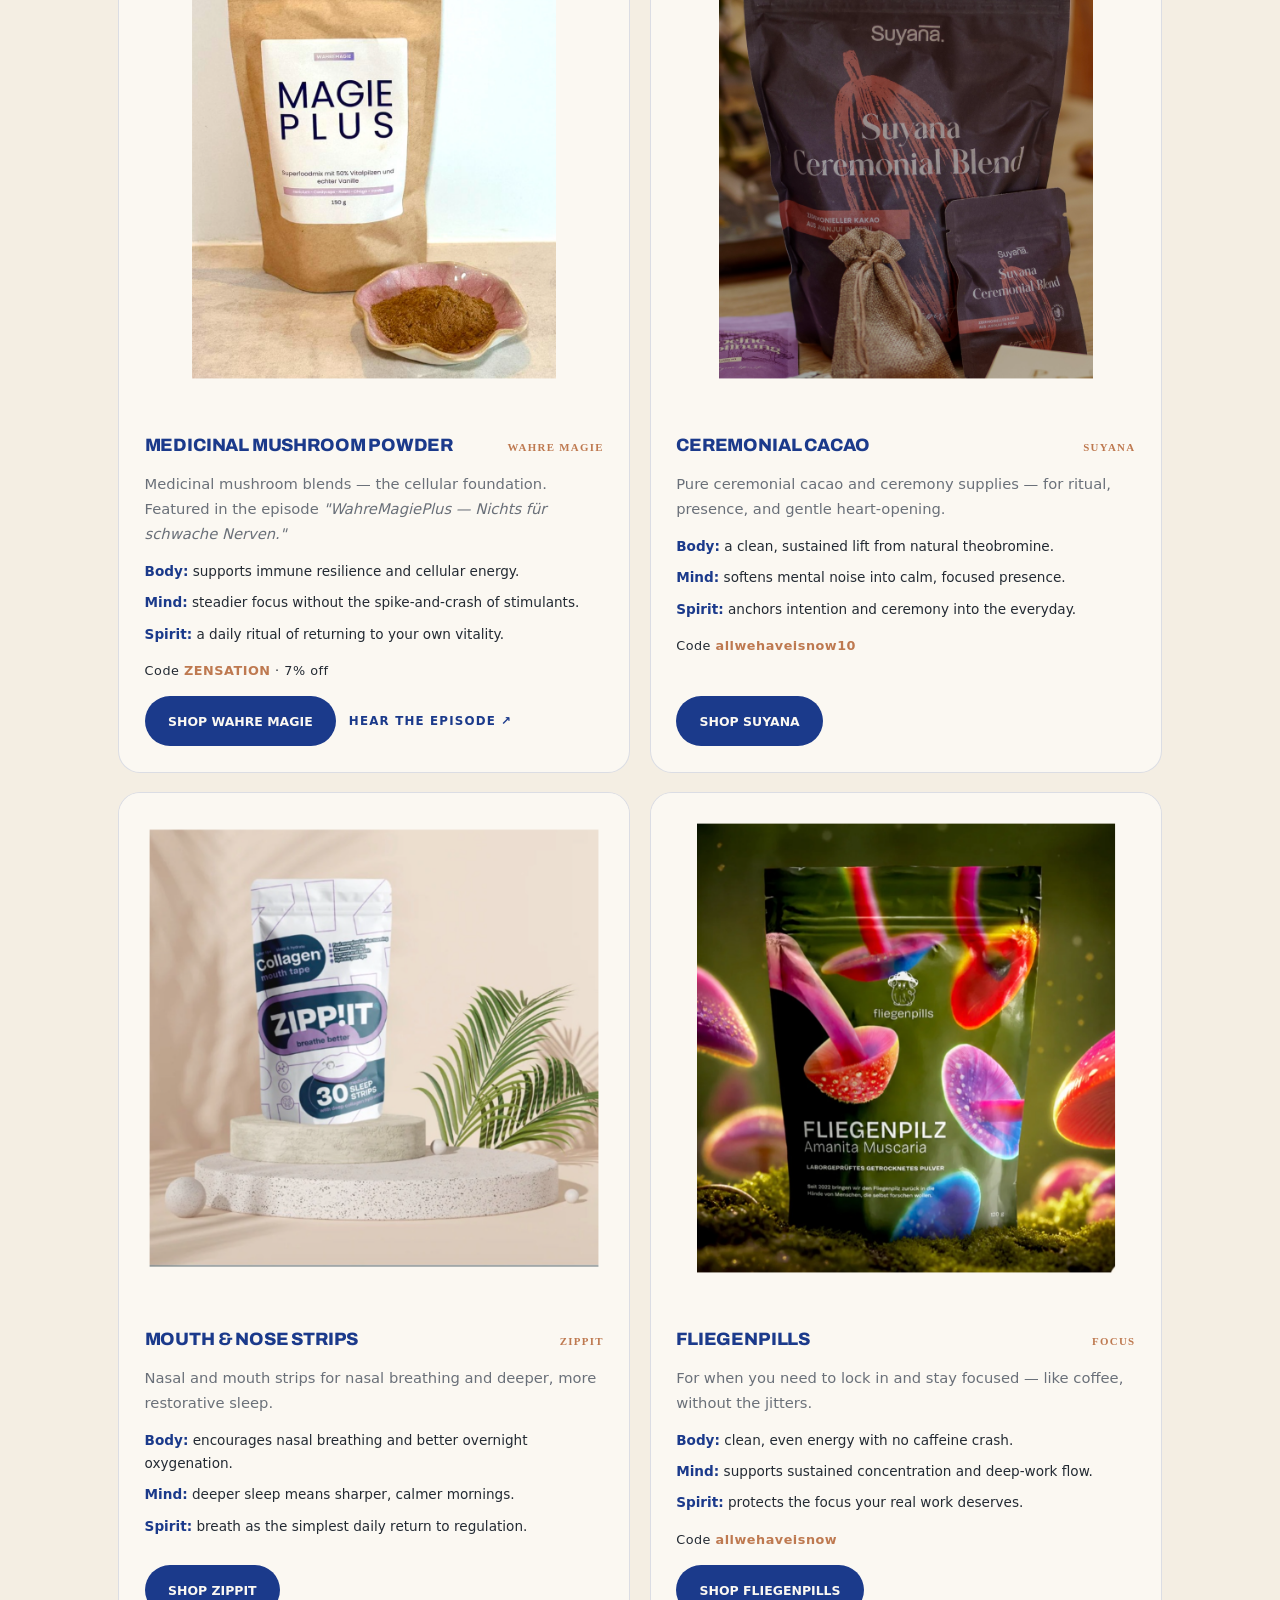
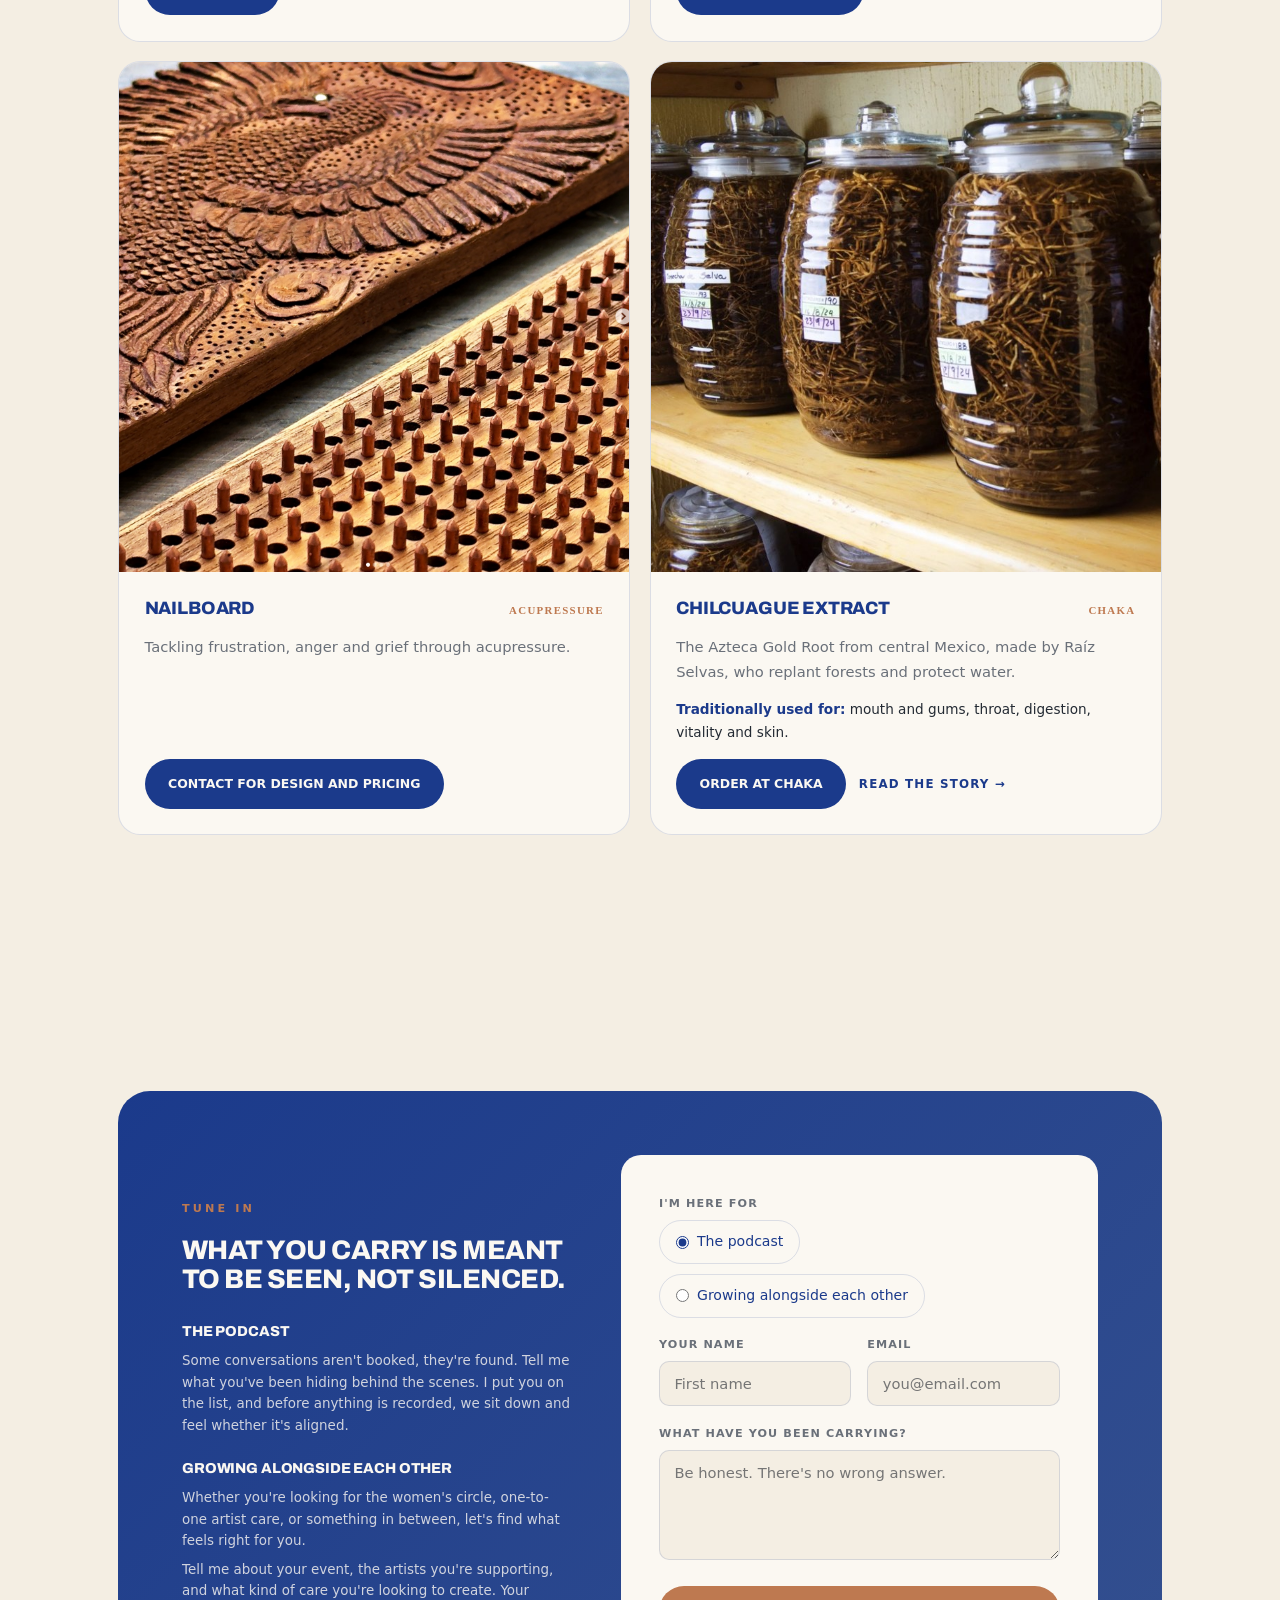
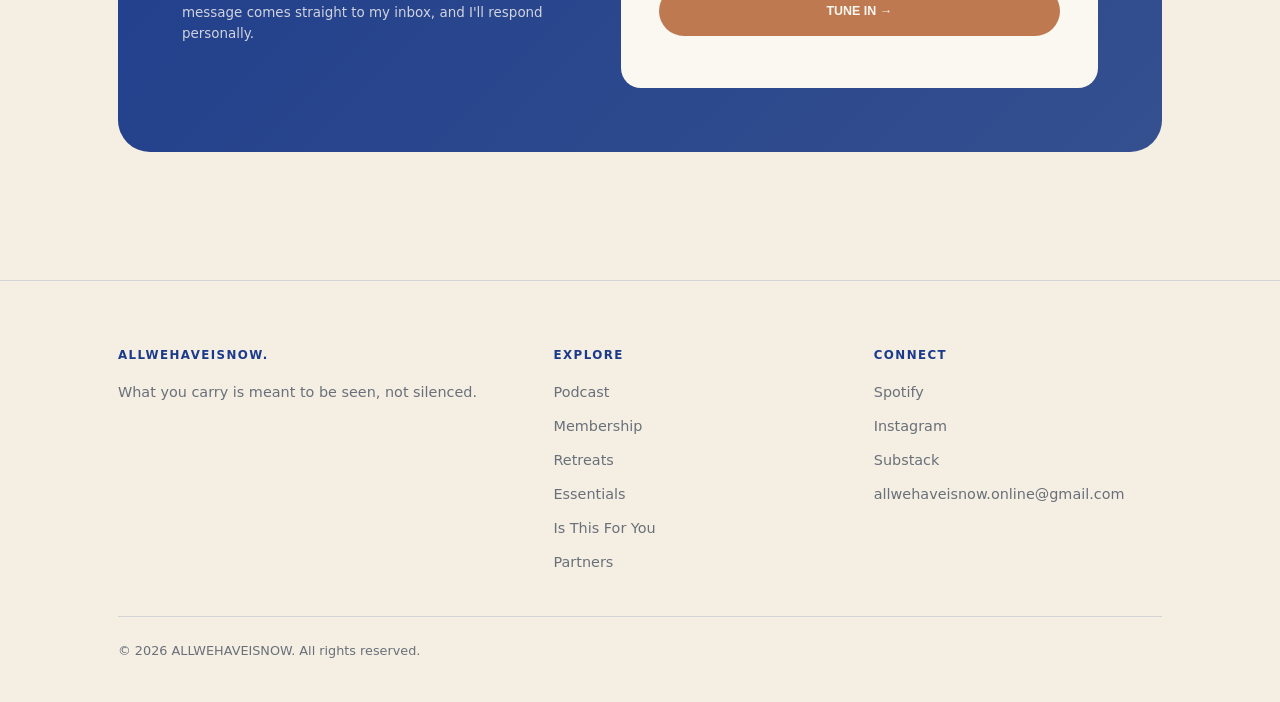
==== commit 15b52d72: "Tune in section: smaller intro text, centred beside the form Co-Authored-By: Claude Opus 5.5 <norepl" ====
--- a/index.html
+++ b/index.html
@@ -209,11 +209,11 @@
     .ecard .erow .reel-link { font-size: 0.74rem; letter-spacing: 0.1em; text-transform: uppercase; color: var(--ink); font-weight: 600; }
 
     /* TUNE IN / FORM */
-    .apply-wrap { display: grid; grid-template-columns: 0.9fr 1.1fr; gap: 3rem; align-items: start; }
-    .apply-intro h2 { color: var(--paper-2); }
-    .paths { display: grid; gap: 1.6rem; margin-top: 1.8rem; }
-    .path h3 { font-family: var(--bold); font-weight: 800; text-transform: uppercase; font-size: 1.02rem; letter-spacing: -0.01em; color: var(--paper-2); margin-bottom: 0.45rem; }
-    .path p { font-size: 0.92rem; line-height: 1.65; color: rgba(251,248,242,0.8); }
+    .apply-wrap { display: grid; grid-template-columns: 0.9fr 1.1fr; gap: 3rem; align-items: center; }
+    .apply-intro h2 { color: var(--paper-2); font-size: clamp(1.35rem, 2.1vw, 1.8rem); margin-bottom: 0; }
+    .paths { display: grid; gap: 1.2rem; margin-top: 1.5rem; }
+    .path h3 { font-family: var(--bold); font-weight: 800; text-transform: uppercase; font-size: 0.9rem; letter-spacing: -0.01em; color: var(--paper-2); margin-bottom: 0.45rem; }
+    .path p { font-size: 0.84rem; line-height: 1.6; color: rgba(251,248,242,0.8); }
     .form-card { background: var(--paper-2); border-radius: 20px; padding: clamp(1.6rem,4vw,2.4rem); }
     .form-row { display: grid; grid-template-columns: 1fr 1fr; gap: 1rem; }
     .fg { margin-bottom: 1.1rem; }
@@ -573,7 +573,7 @@
                 <div class="path">
                   <h3>Growing alongside each other</h3>
                   <p>Whether you're looking for the women's circle, one-to-one artist care, or something in between, let's find what feels right for you.</p>
-                  <p style="margin-top:0.6rem;">Tell me about your event, the artists you're supporting, and what kind of care you're looking to create. Your message comes straight to my inbox, and I'll respond personally.</p>
+                  <p style="margin-top:0.45rem;">Tell me about your event, the artists you're supporting, and what kind of care you're looking to create. Your message comes straight to my inbox, and I'll respond personally.</p>
                 </div>
               </div>
             </div>
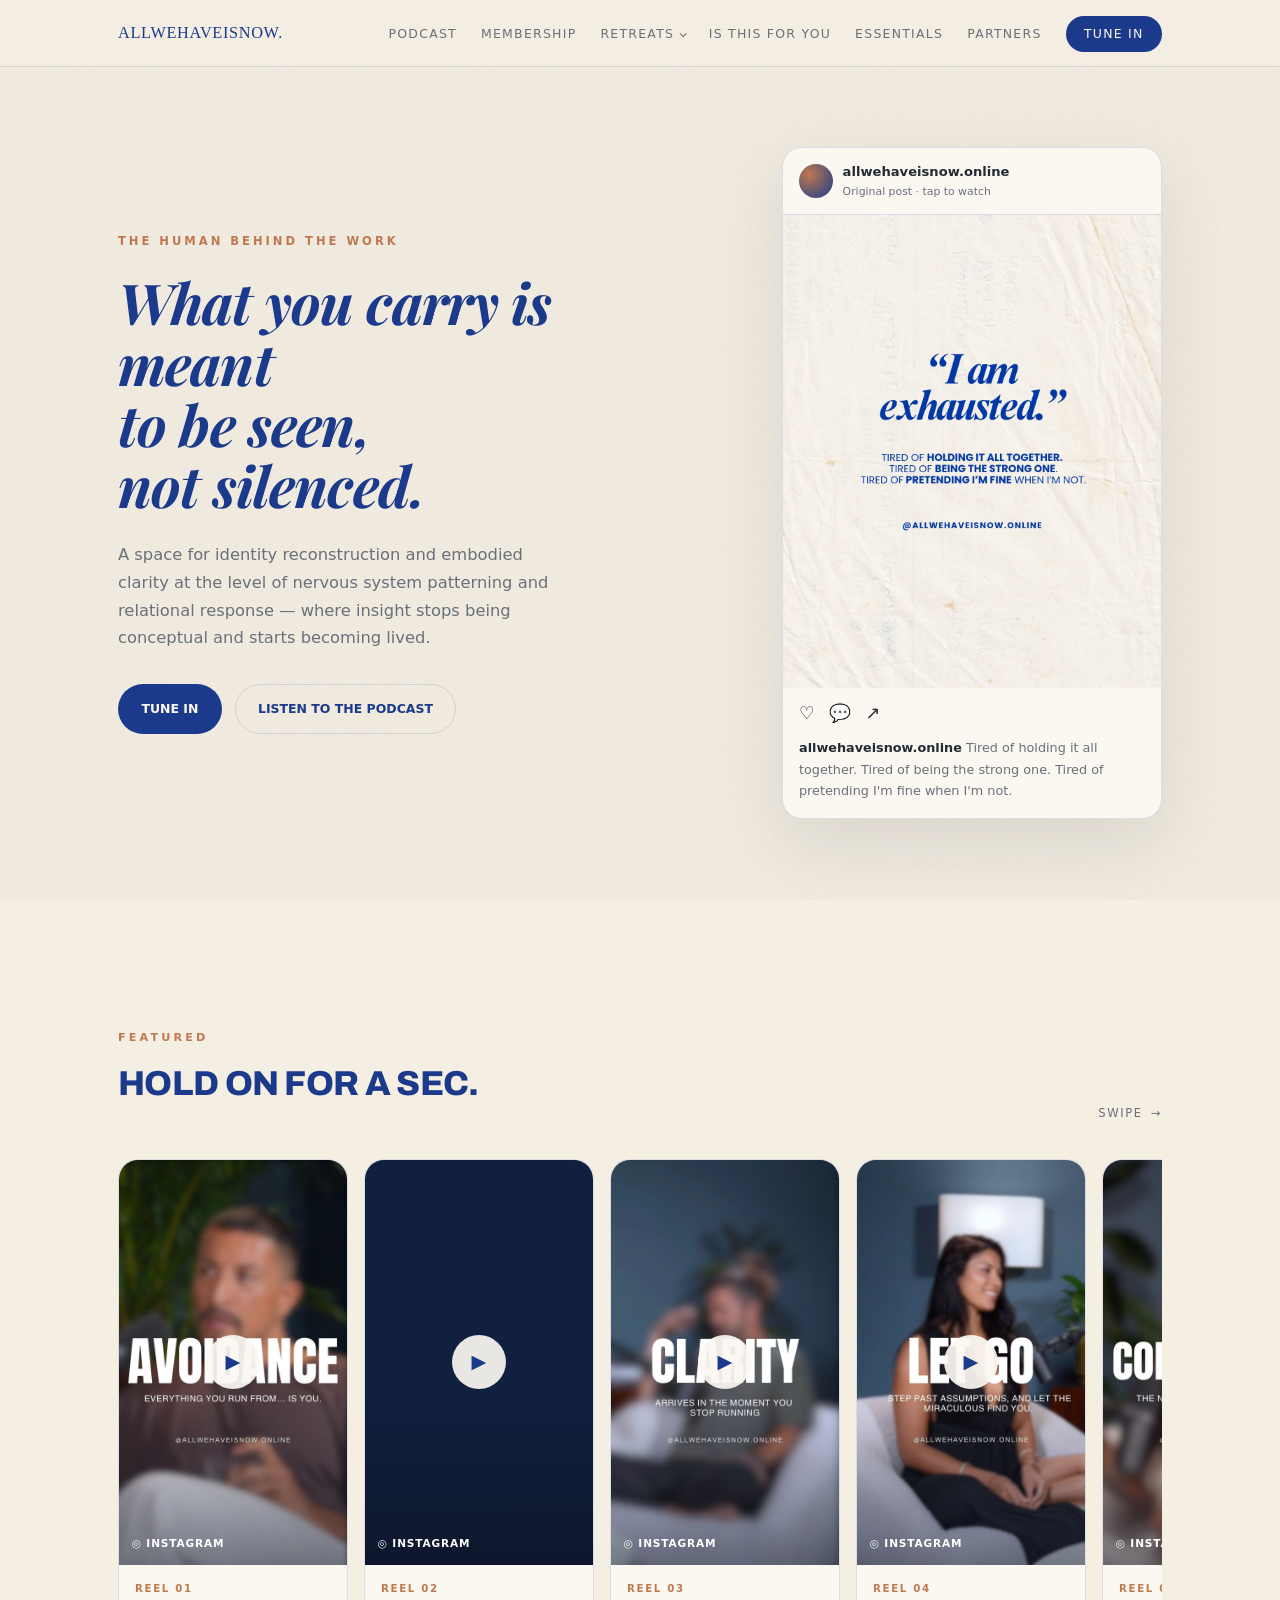
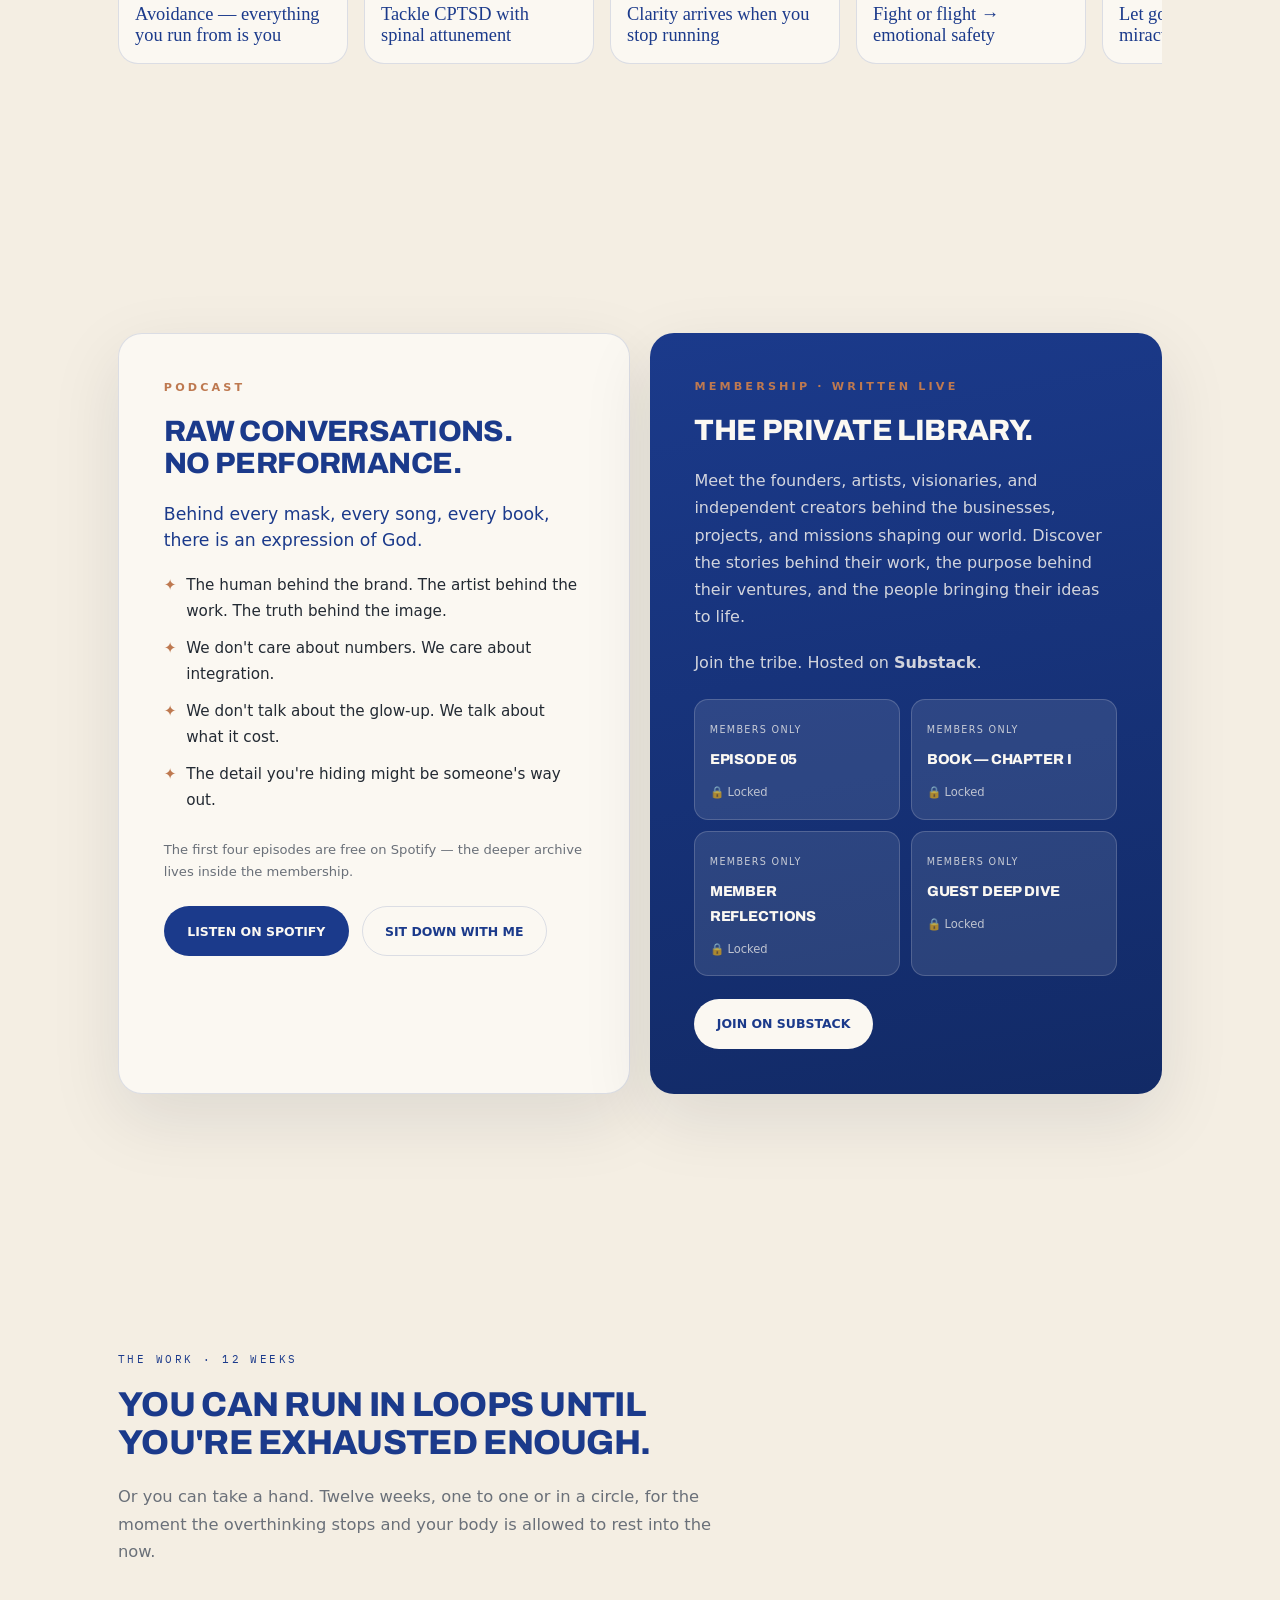
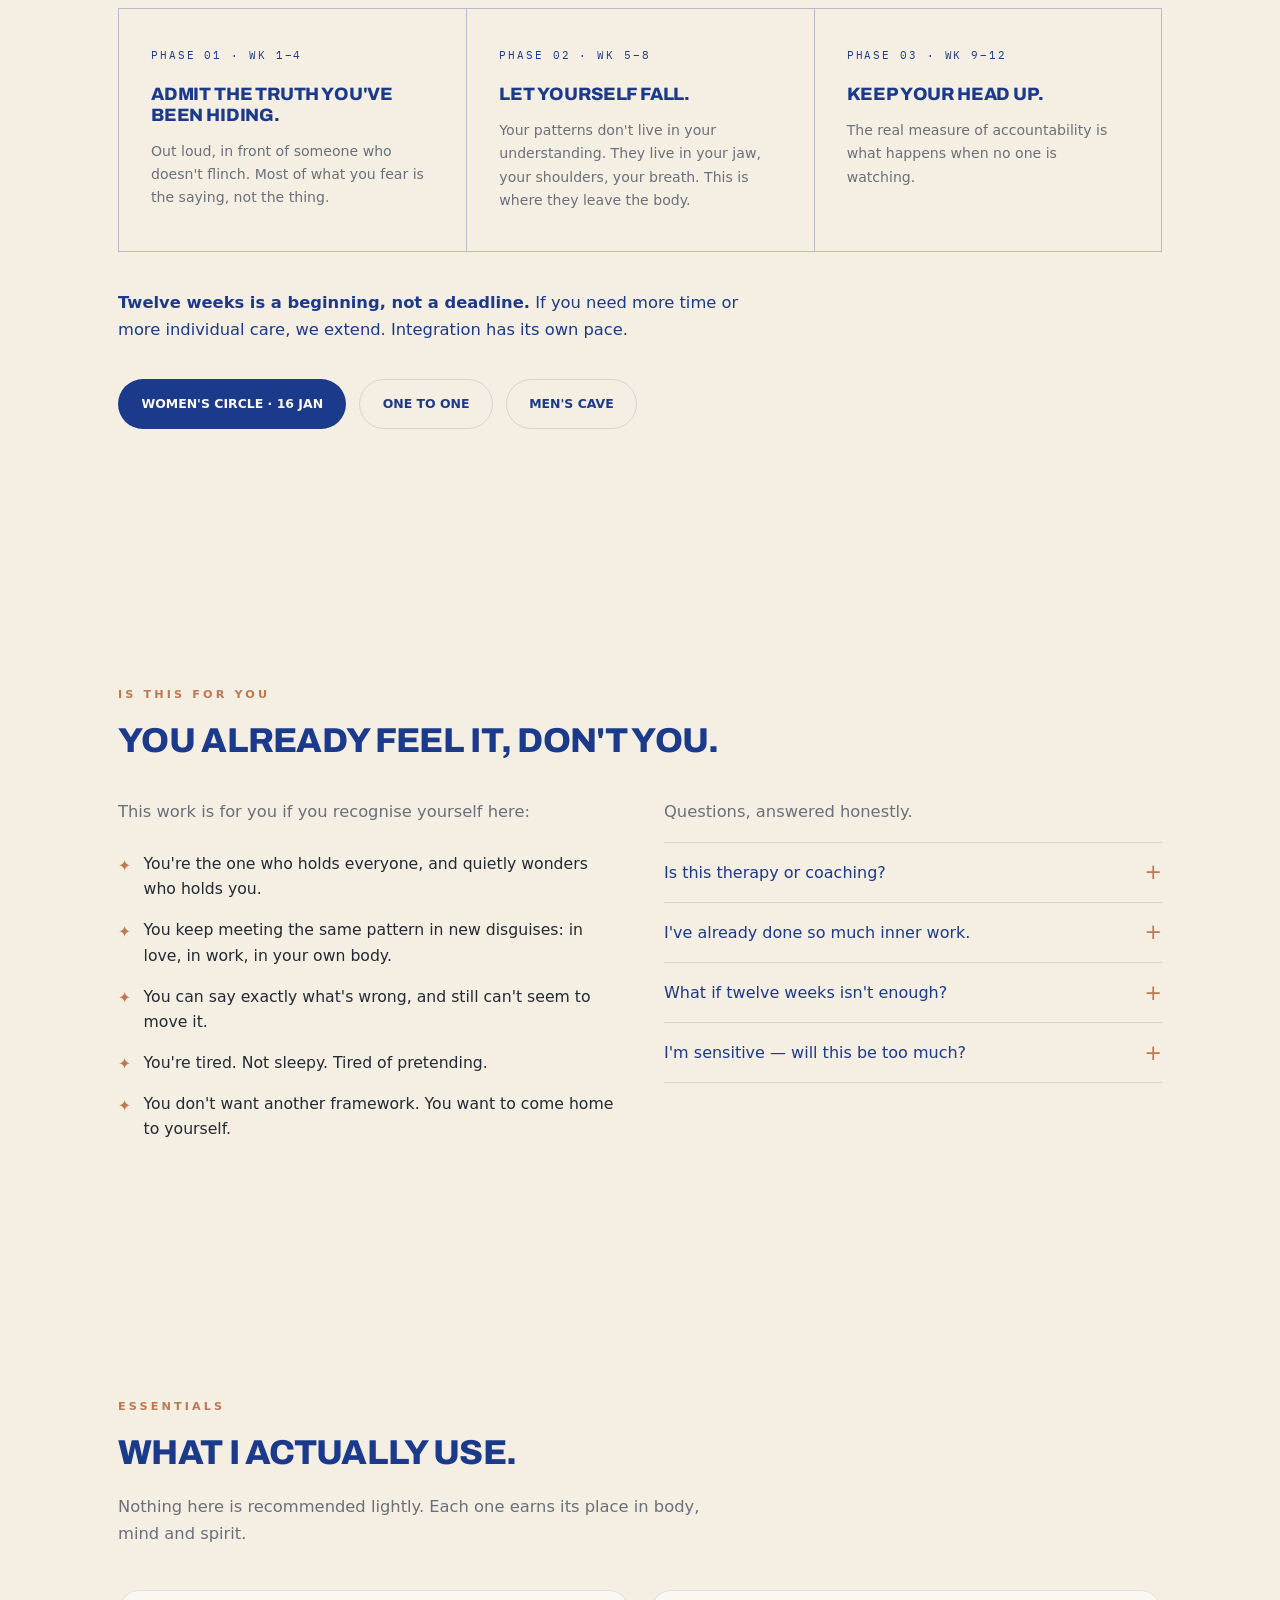
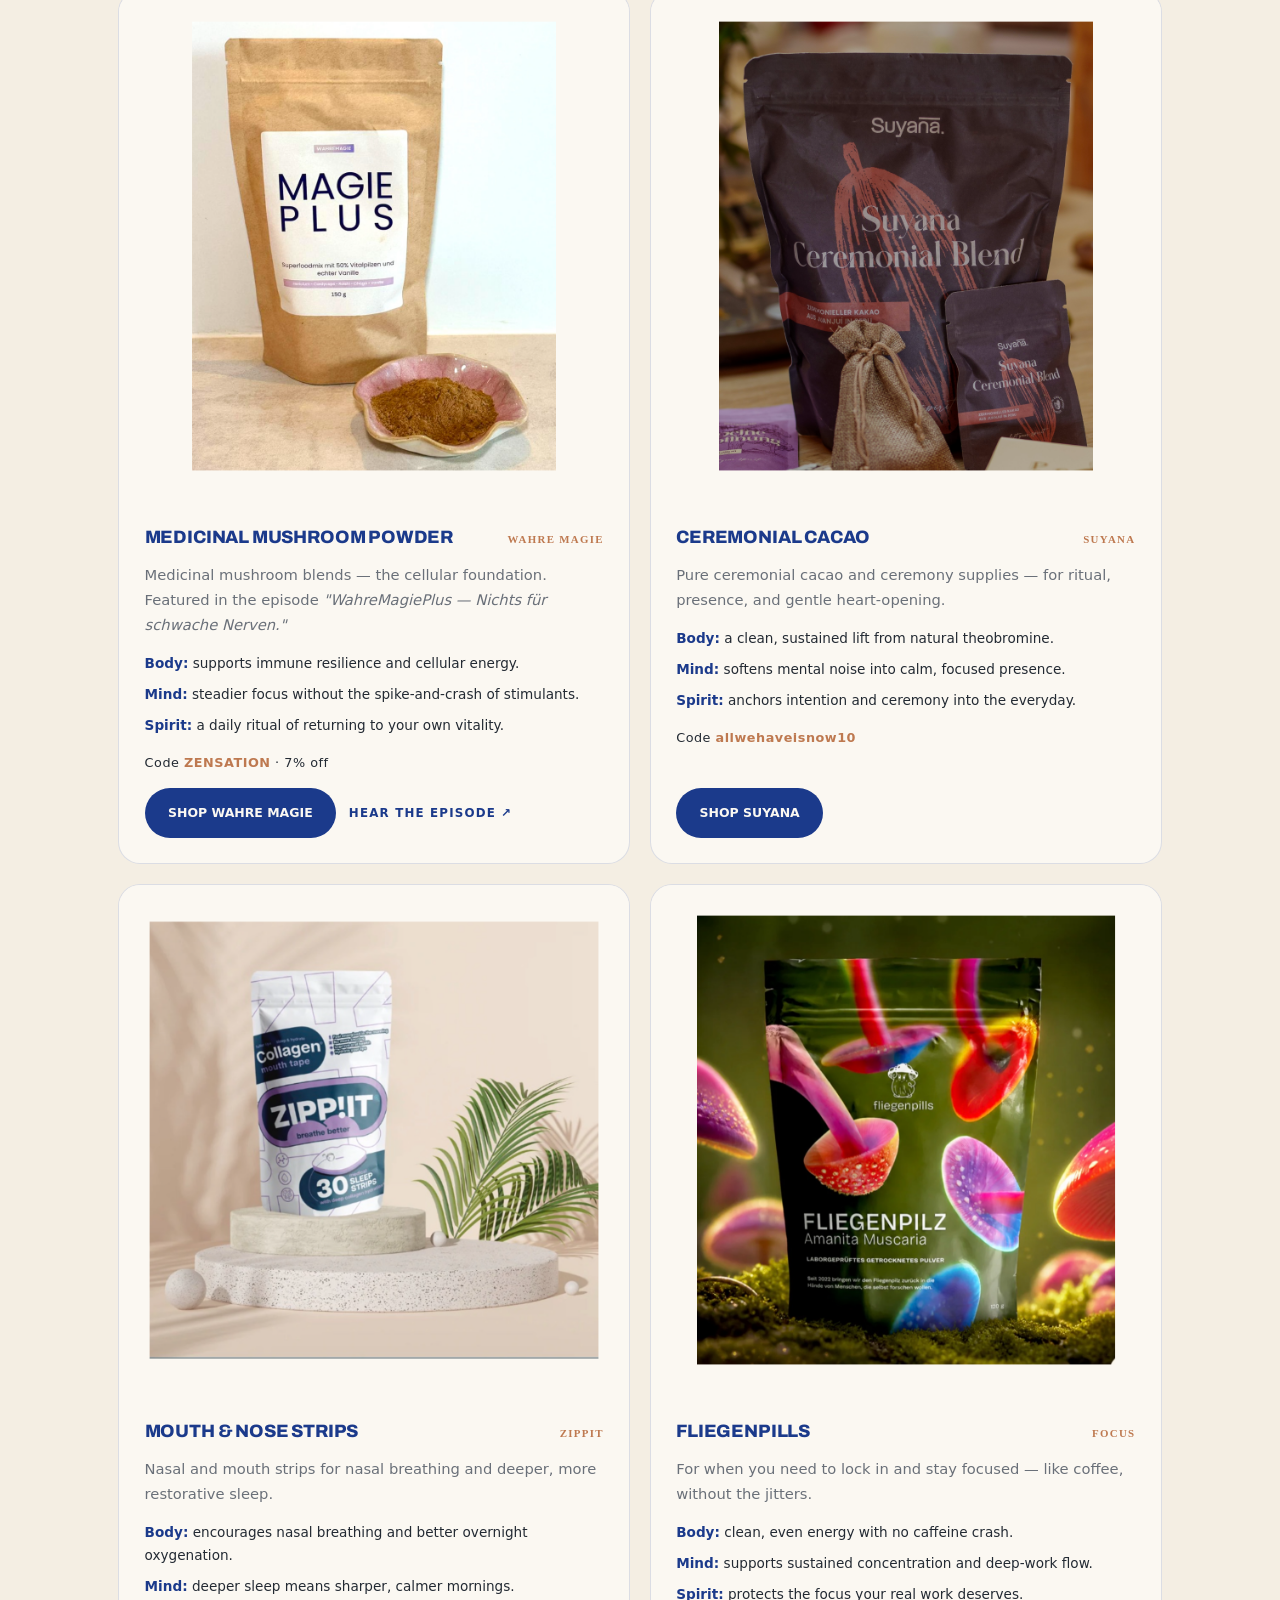
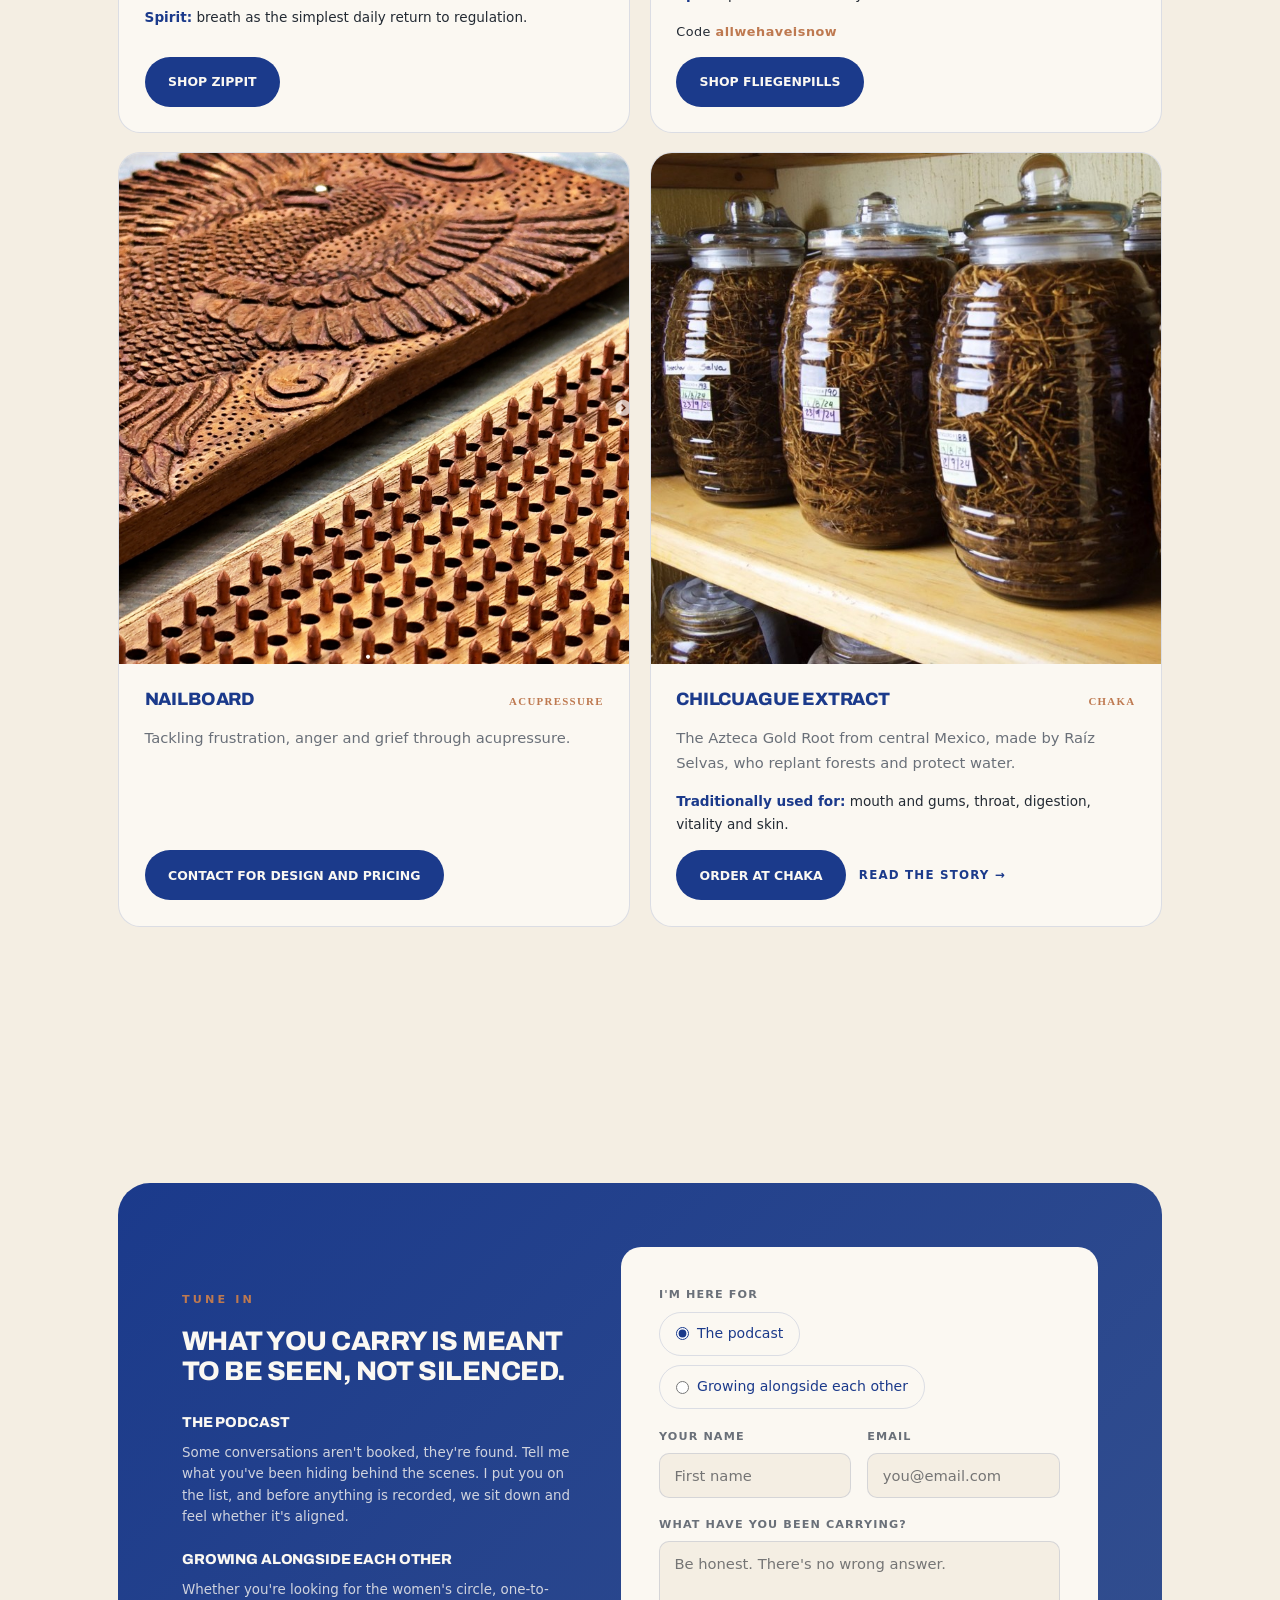
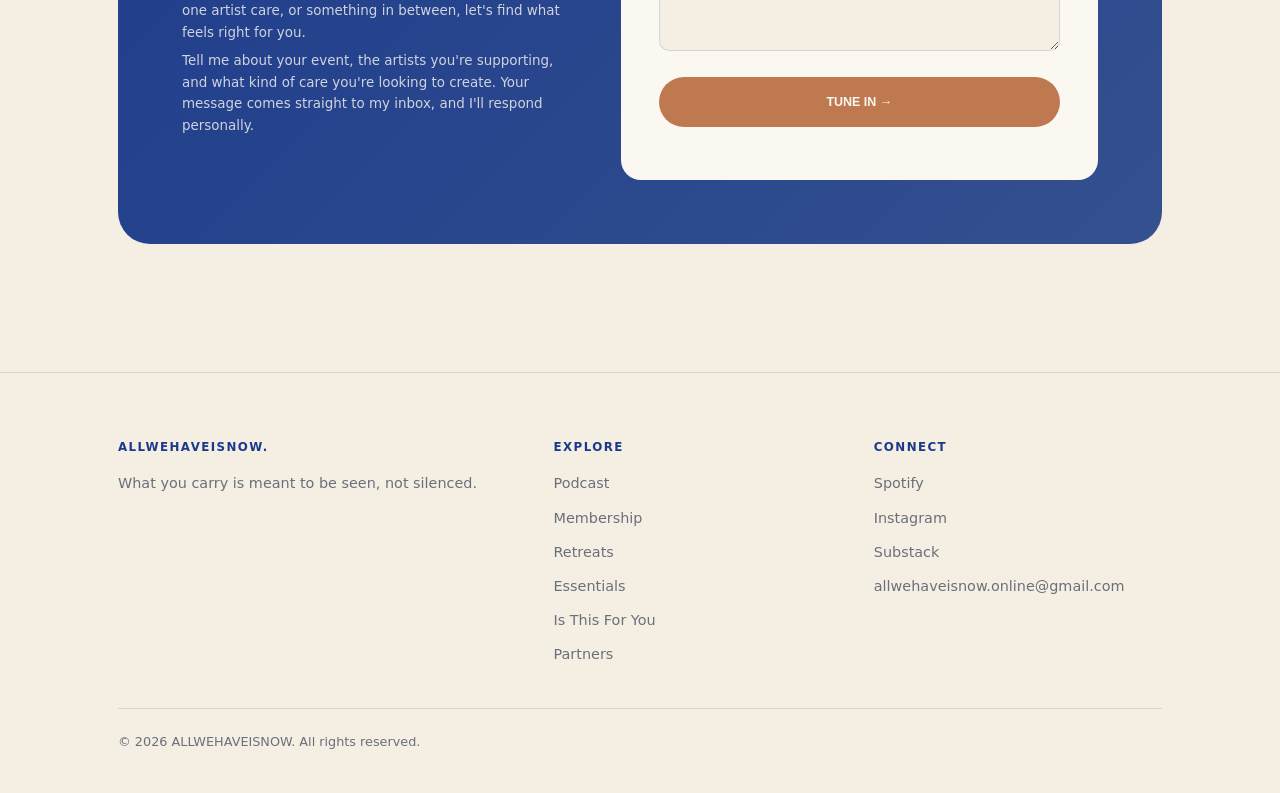
==== commit b41abefb: "Reels 01-02 swapped, membership copy, women's circle CTA - Reel 01 -> Avoidance (DZ7thBIqGdb) with n" ====
--- a/index.html
+++ b/index.html
@@ -342,13 +342,13 @@
         </div>
         <div class="carousel reveal">
           <!-- Reel covers are now displayed in order -->
-          <a class="reel" href="https://www.instagram.com/reel/DXBqsnhjP9t/" target="_blank" rel="noopener">
-            <div class="reel-media"><img src="reel-cover-1.JPG" alt="Sensitivity does not mean responsibility" /><div class="play">▶</div><span class="ig">◎ Instagram</span></div>
-            <div class="reel-body"><div class="reel-tag">Reel 01</div><div class="reel-title">Sensitivity ≠ responsibility</div></div>
+          <a class="reel" href="https://www.instagram.com/reel/DZ7thBIqGdb/" target="_blank" rel="noopener">
+            <div class="reel-media"><img src="reel-cover-1.jpg" alt="Avoidance — everything you run from is you" onerror="this.style.display='none'" /><div class="play">▶</div><span class="ig">◎ Instagram</span></div>
+            <div class="reel-body"><div class="reel-tag">Reel 01</div><div class="reel-title">Avoidance — everything you run from is you</div></div>
           </a>
-          <a class="reel" href="https://www.instagram.com/reel/DUIvAHDEgjm/" target="_blank" rel="noopener">
-            <div class="reel-media"><img src="reel-cover-2.JPG" alt="Observation versus absorption" /><div class="play">▶</div><span class="ig">◎ Instagram</span></div>
-            <div class="reel-body"><div class="reel-tag">Reel 02</div><div class="reel-title">Observation vs absorption</div></div>
+          <a class="reel" href="https://www.instagram.com/reel/DeqY7i5hoRh/" target="_blank" rel="noopener">
+            <div class="reel-media"><img src="reel-cover-cptsd.jpg" alt="Tackle CPTSD with spinal attunement" onerror="this.style.display='none'" /><div class="play">▶</div><span class="ig">◎ Instagram</span></div>
+            <div class="reel-body"><div class="reel-tag">Reel 02</div><div class="reel-title">Tackle CPTSD with spinal attunement</div></div>
           </a>
           <a class="reel" href="https://www.instagram.com/reel/DNqNzNbM-R-/" target="_blank" rel="noopener">
             <div class="reel-media"><img src="reel-cover-3.JPG" alt="Clarity arrives in the moment you stop running" /><div class="play">▶</div><span class="ig">◎ Instagram</span></div>
@@ -393,7 +393,8 @@
         <article class="panel dark reveal" id="membership">
           <div class="eyebrow">Membership · written live</div>
           <h3 class="ptitle">The private library.</h3>
-          <p>Premium episodes. The book, chapter by chapter, as it is written. And every two weeks, one story from inside the community, told by the person who lived it. Hosted on <strong>Substack</strong>, one login.</p>
+          <p>Meet the founders, artists, visionaries, and independent creators behind the businesses, projects, and missions shaping our world. Discover the stories behind their work, the purpose behind their ventures, and the people bringing their ideas to life.</p>
+          <p>Join the tribe. Hosted on <strong>Substack</strong>.</p>
           <div class="lib">
             <div class="lib-card"><small>Members only</small><strong>Episode 05</strong><span class="lock">🔒 Locked</span></div>
             <div class="lib-card"><small>Members only</small><strong>Book — Chapter I</strong><span class="lock">🔒 Locked</span></div>
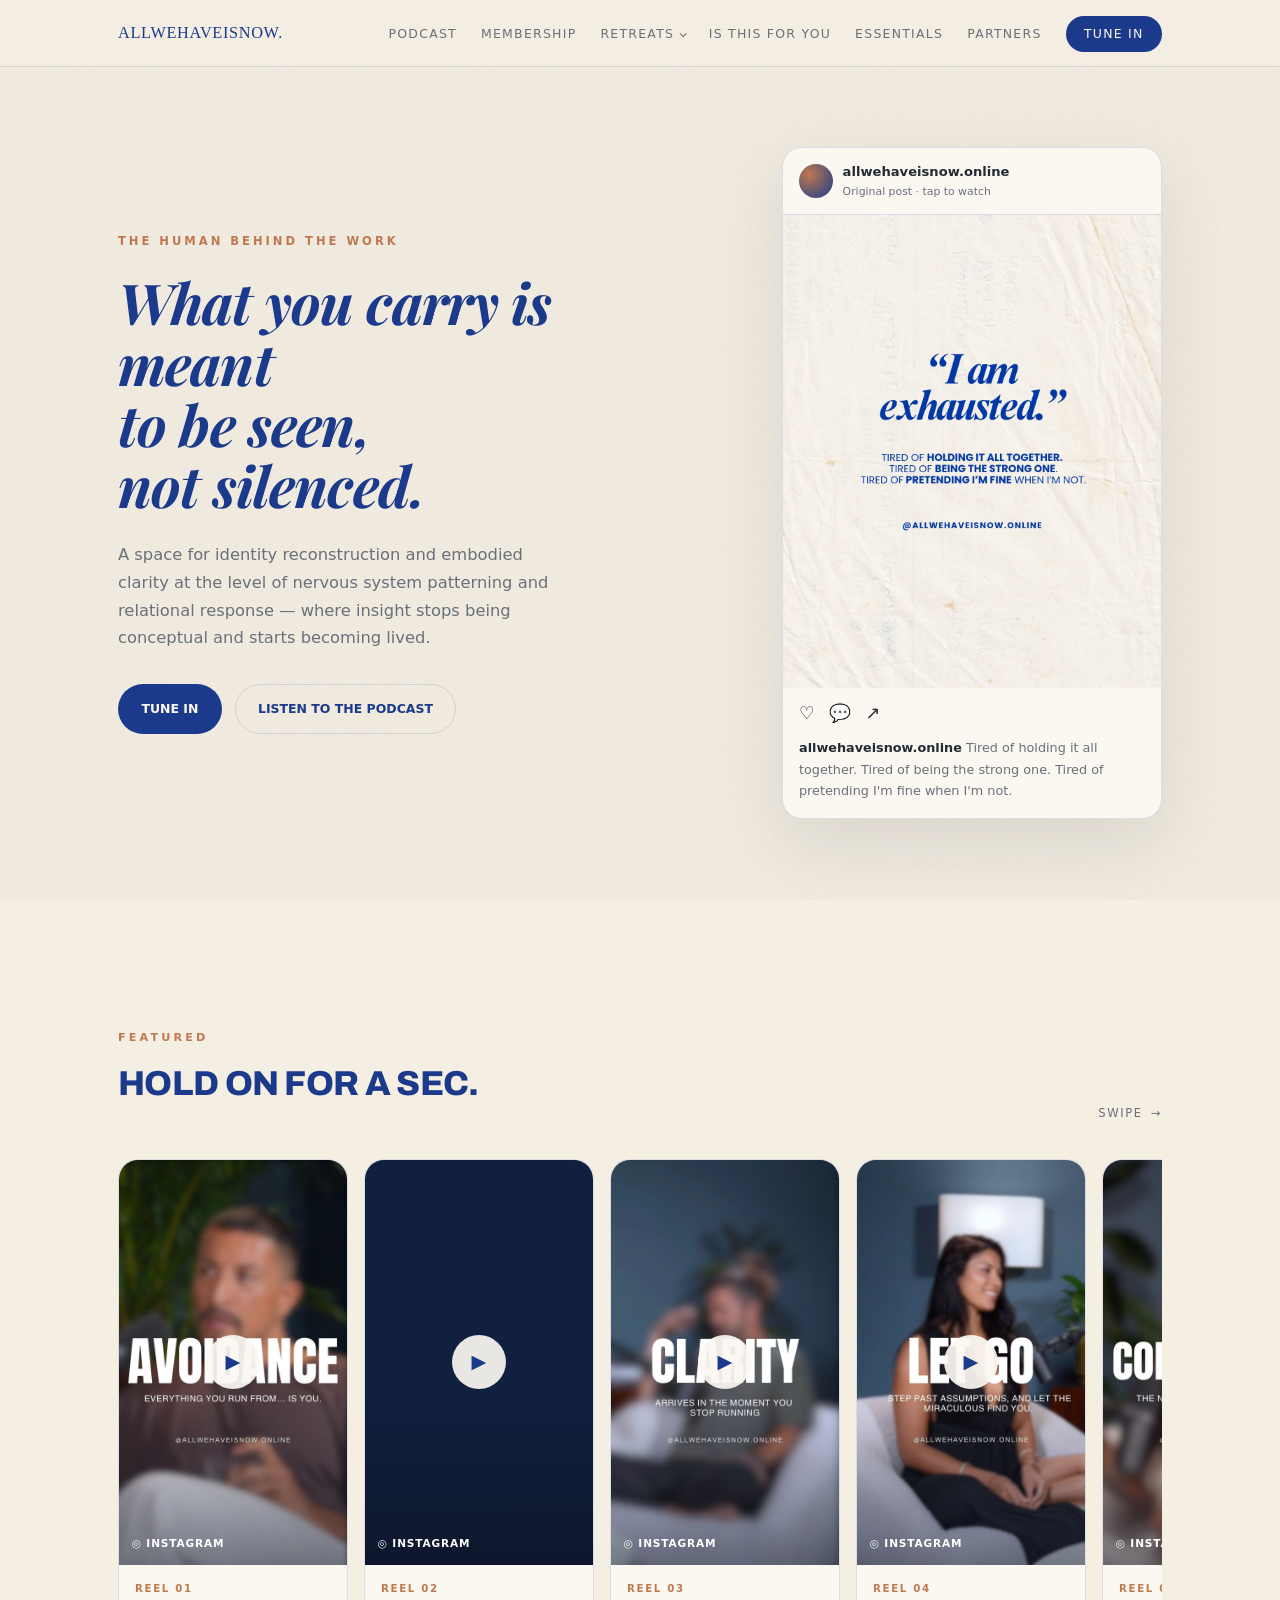
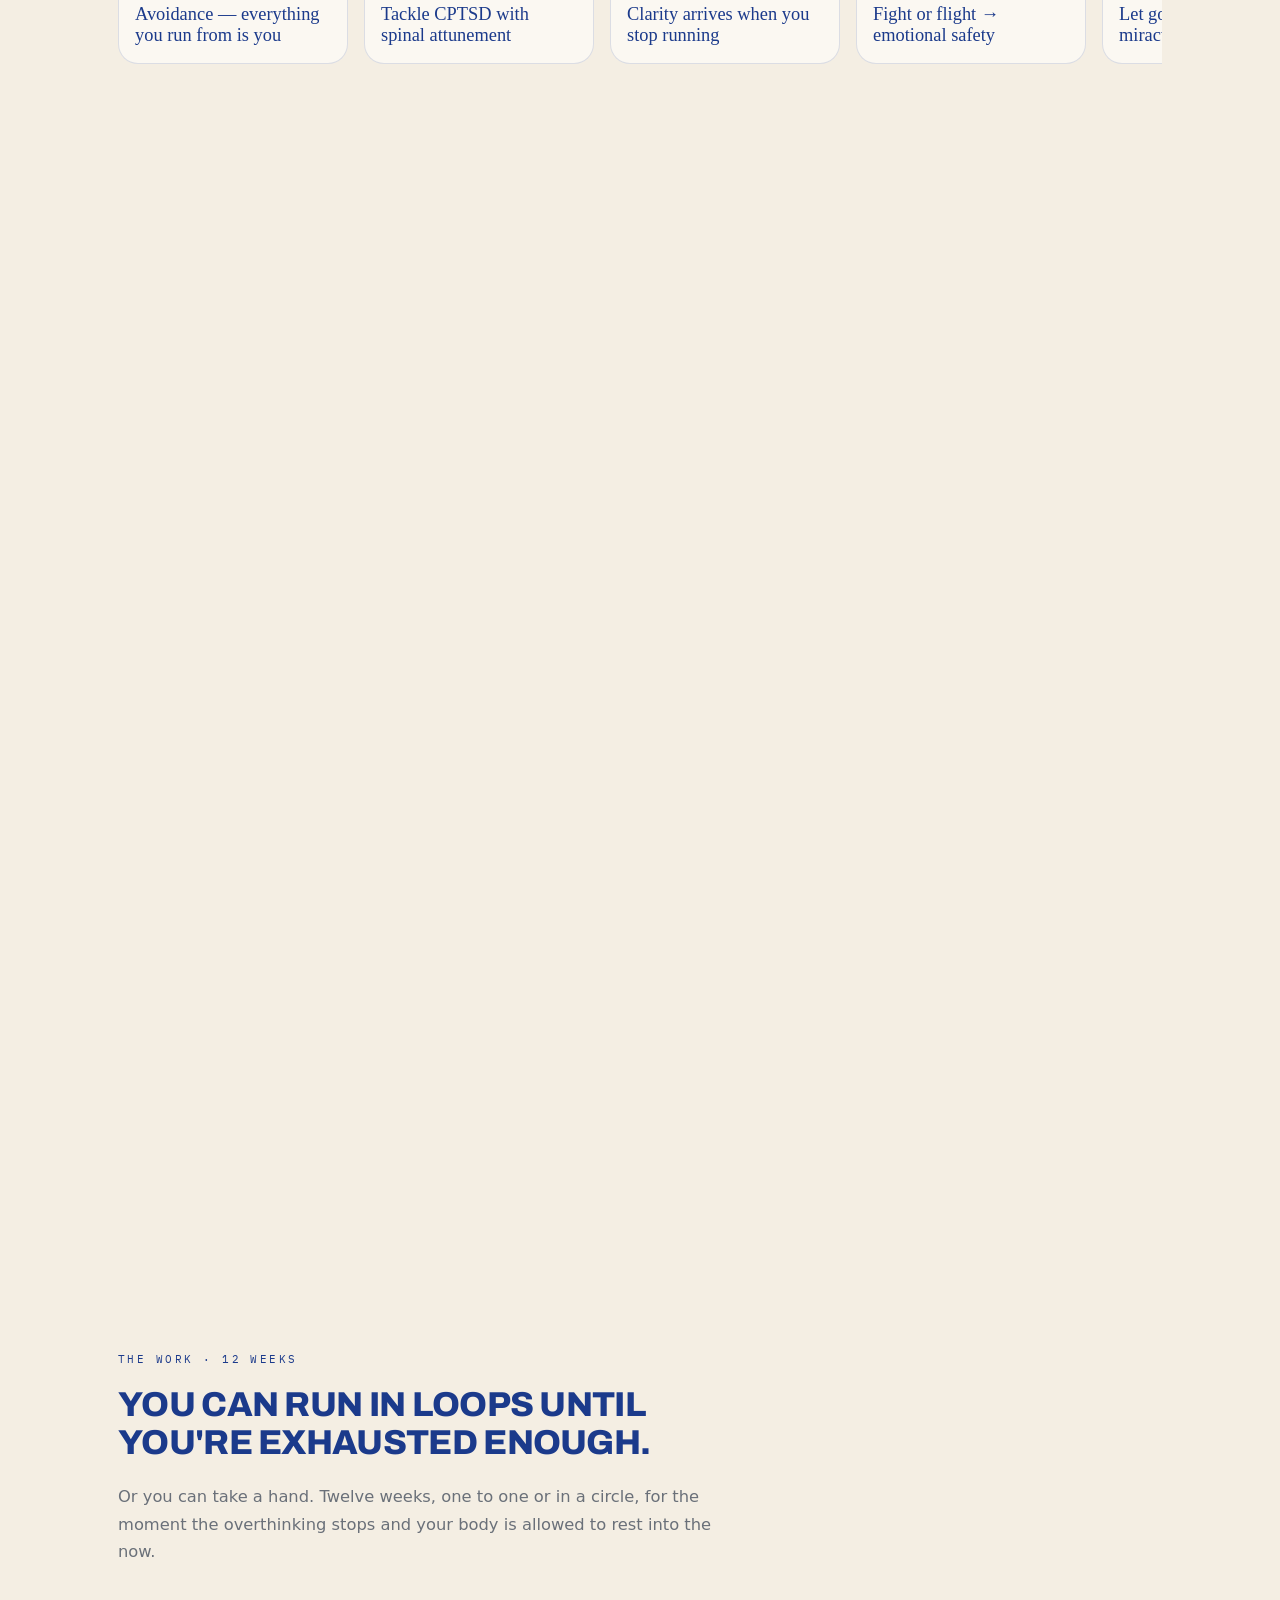
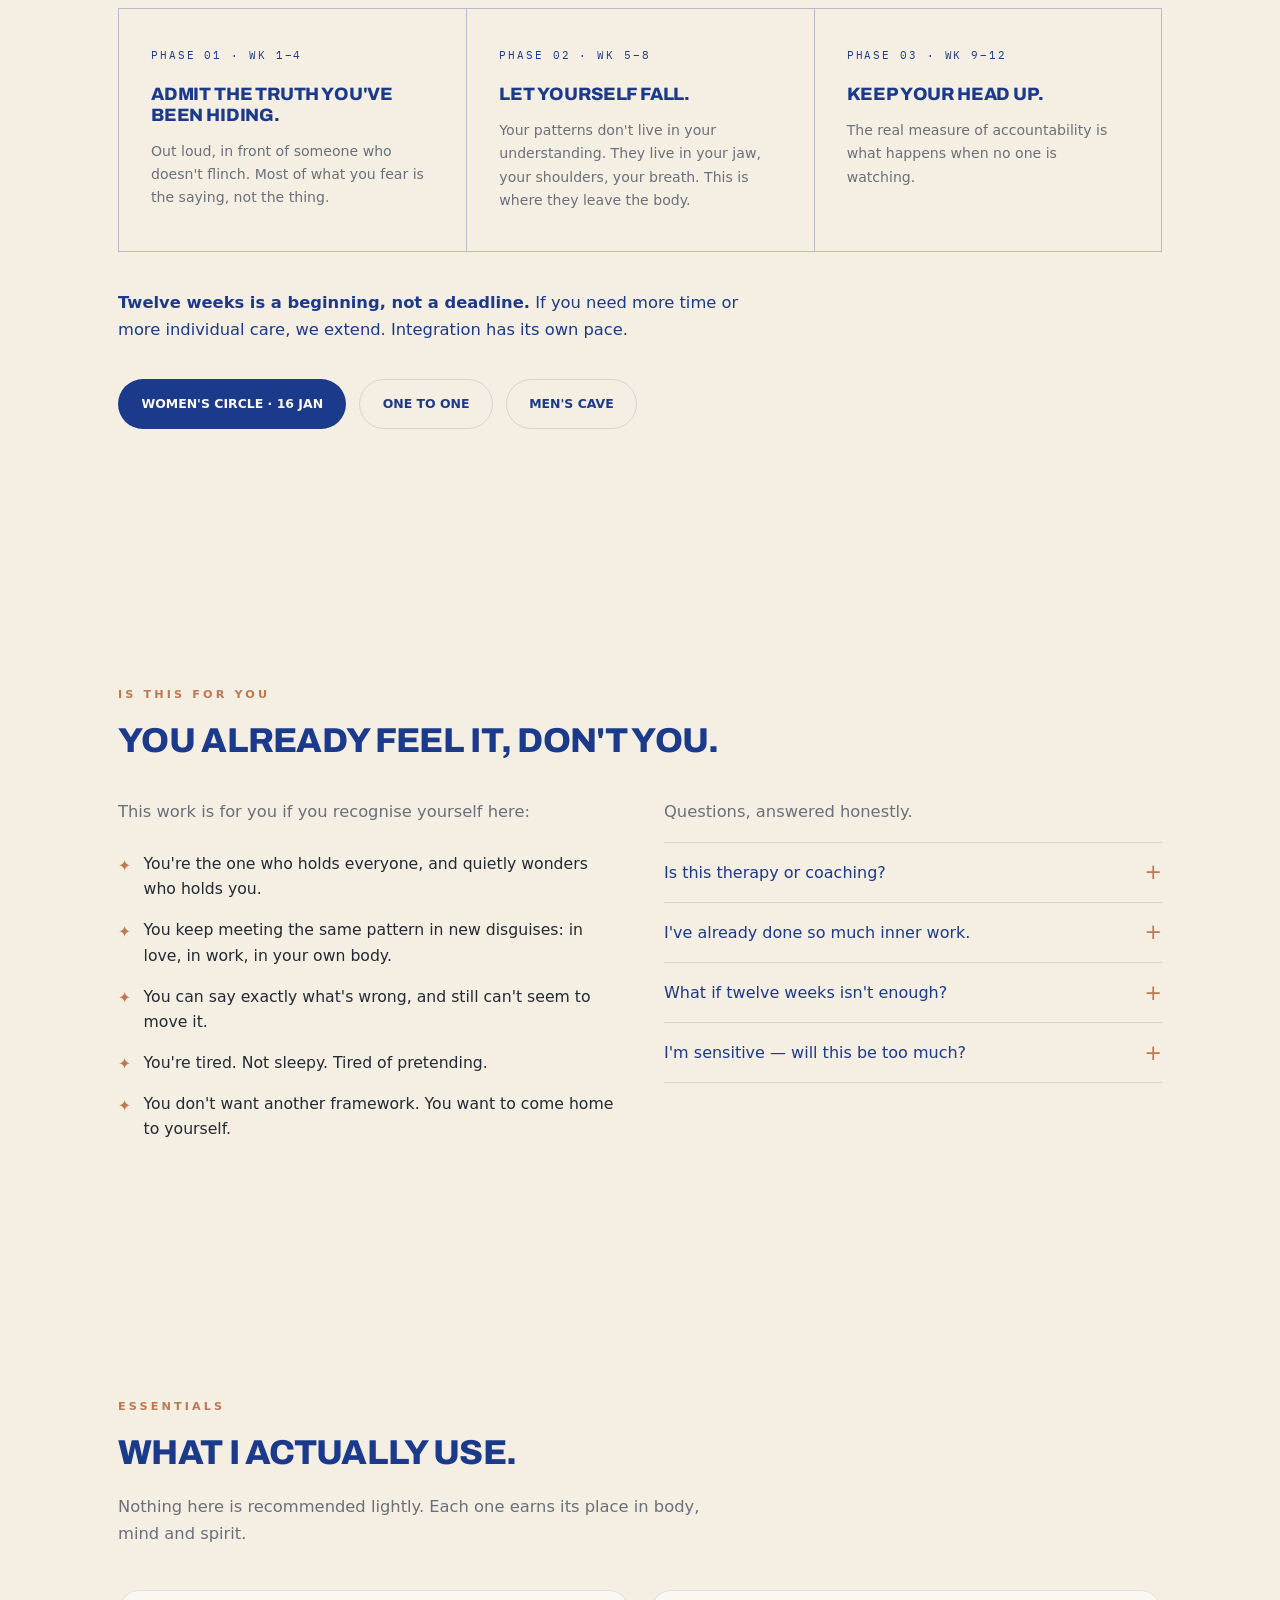
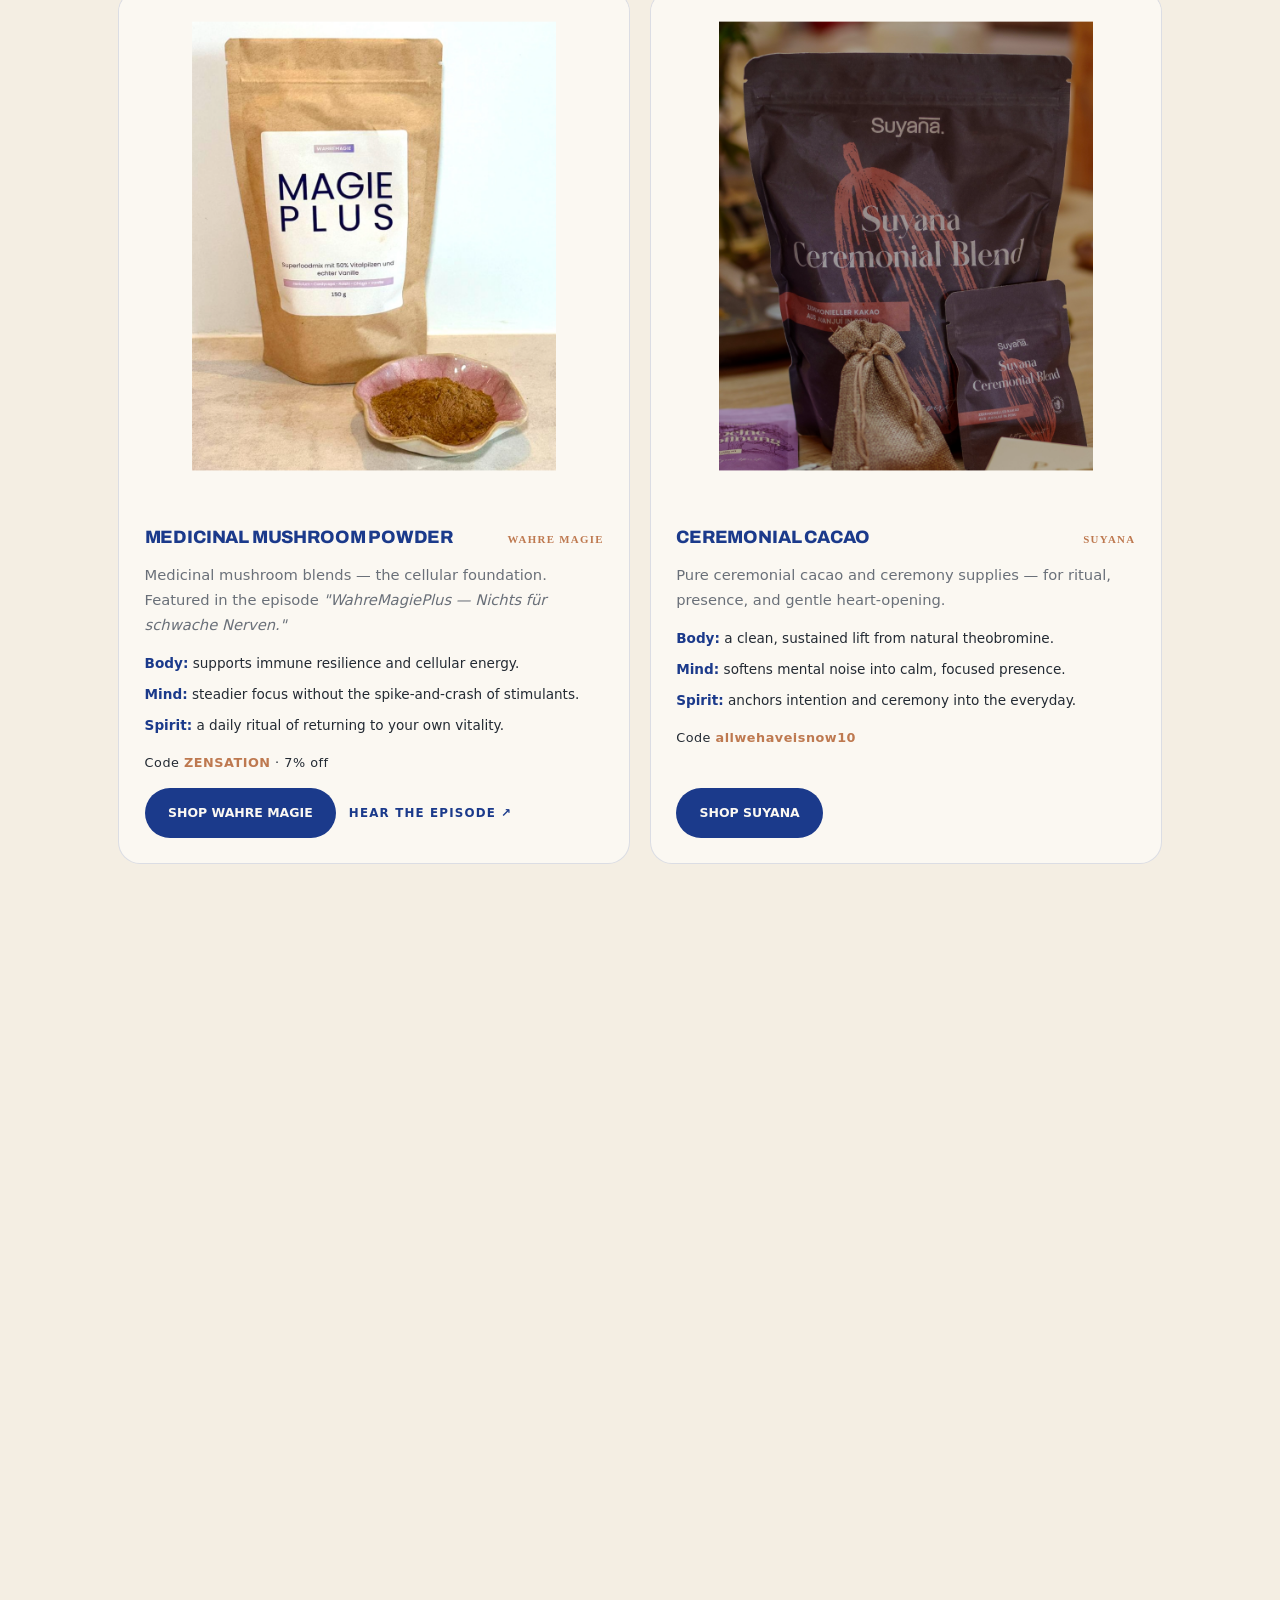
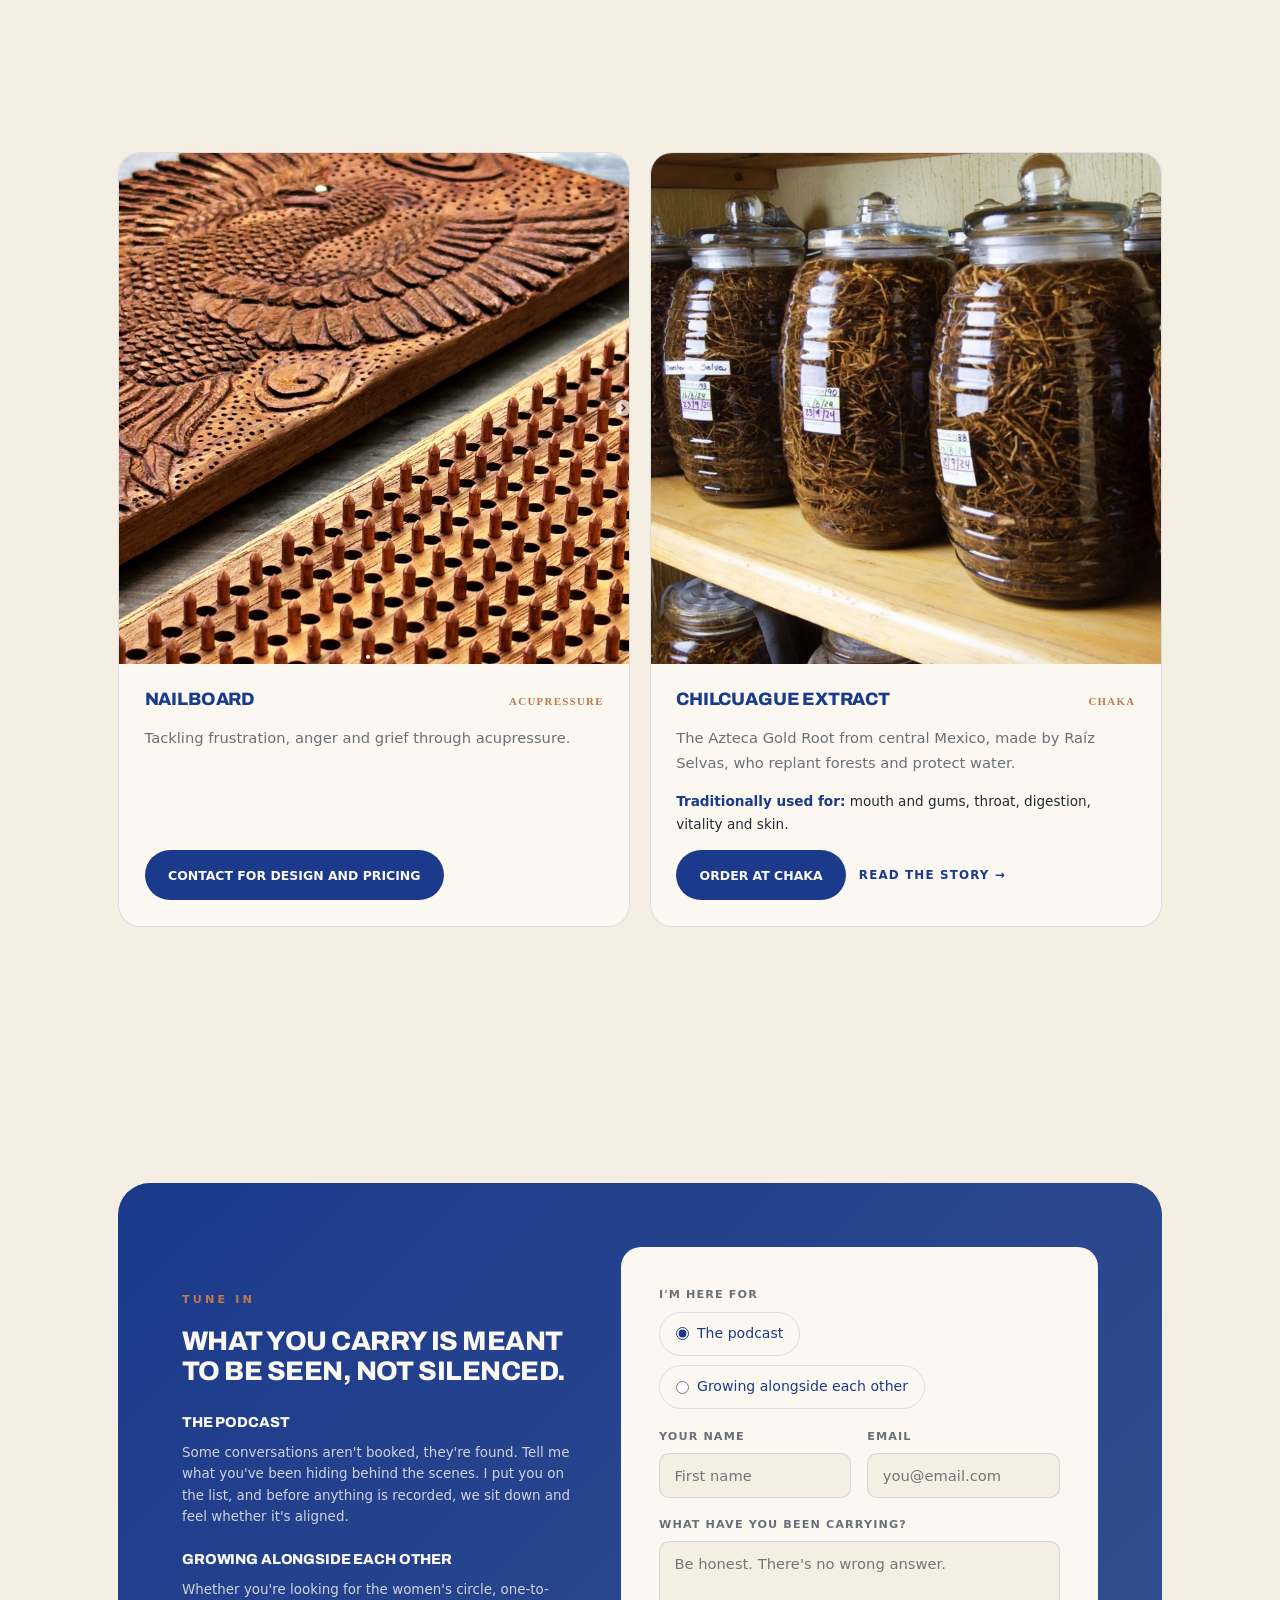
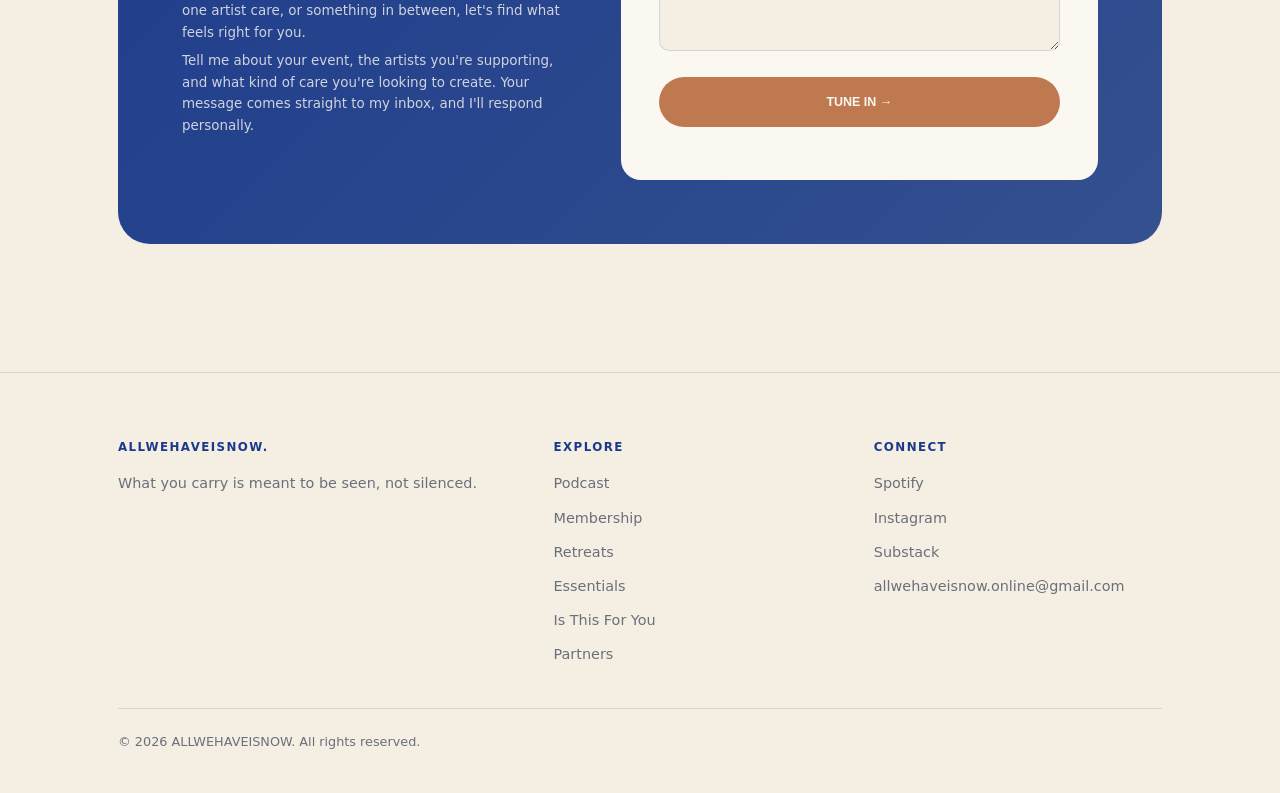
==== commit f37ee886: "Podcast panel: new opening line and list copy Co-Authored-By: Claude Opus 5 <noreply@anthropic.com> " ====
--- a/index.html
+++ b/index.html
@@ -376,12 +376,12 @@
         <article class="panel reveal">
           <div class="eyebrow">Podcast</div>
           <h3 class="ptitle">Raw conversations.<br />No performance.</h3>
-          <p class="godline">Behind every mask, every song, every book, there is an expression of God.</p>
+          <p class="godline">Behind every mask, every song, every book, a different expression of God is hiding.</p>
           <ul class="plist">
             <li>The human behind the brand. The artist behind the work. The truth behind the image.</li>
-            <li>We don't care about numbers. We care about integration.</li>
-            <li>We don't talk about the glow-up. We talk about what it cost.</li>
-            <li>The detail you're hiding might be someone's way out.</li>
+            <li>We care less about numbers and more about integration. Less about the glow-up, more about what it cost.</li>
+            <li>The stories behind the creations. The mission behind the business. The person behind the persona.</li>
+            <li>Because the detail you're hiding might be someone's way out.</li>
           </ul>
           <p class="small">The first four episodes are free on Spotify — the deeper archive lives inside the membership.</p>
           <div class="actions">
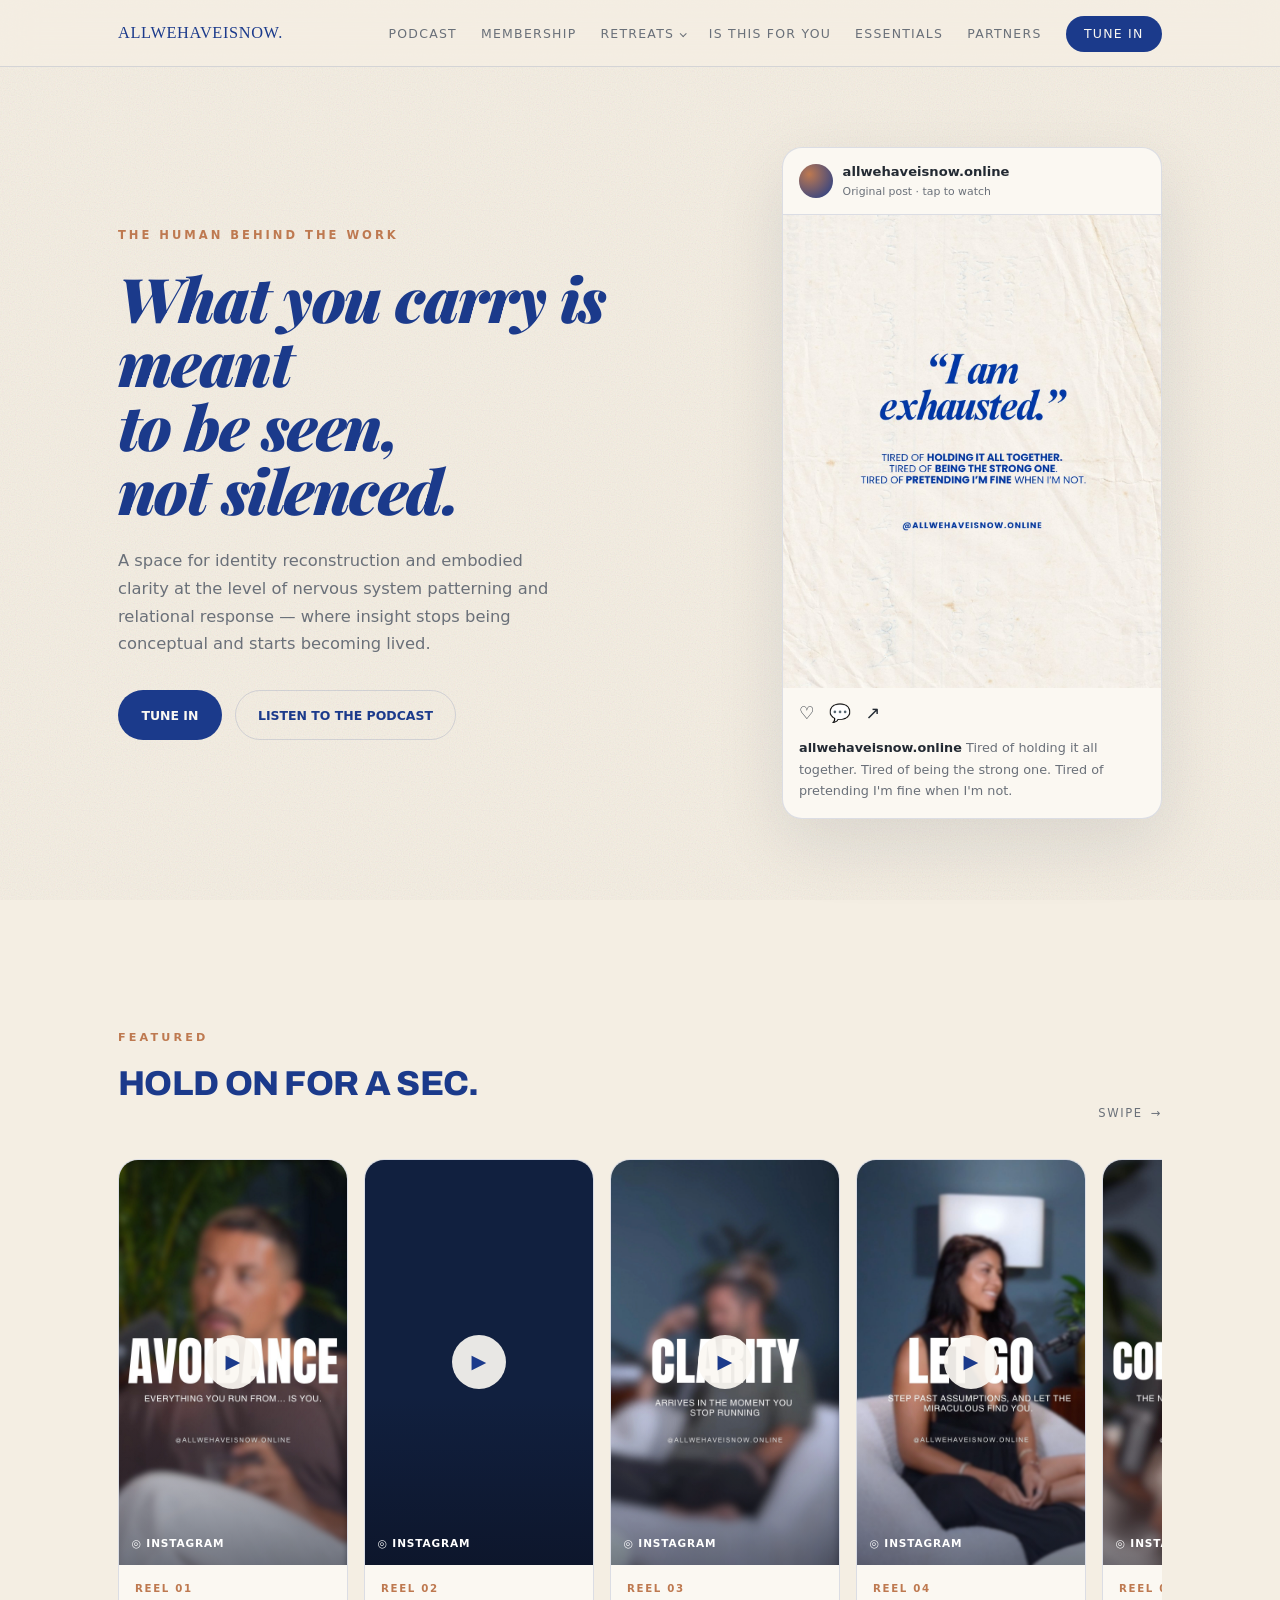
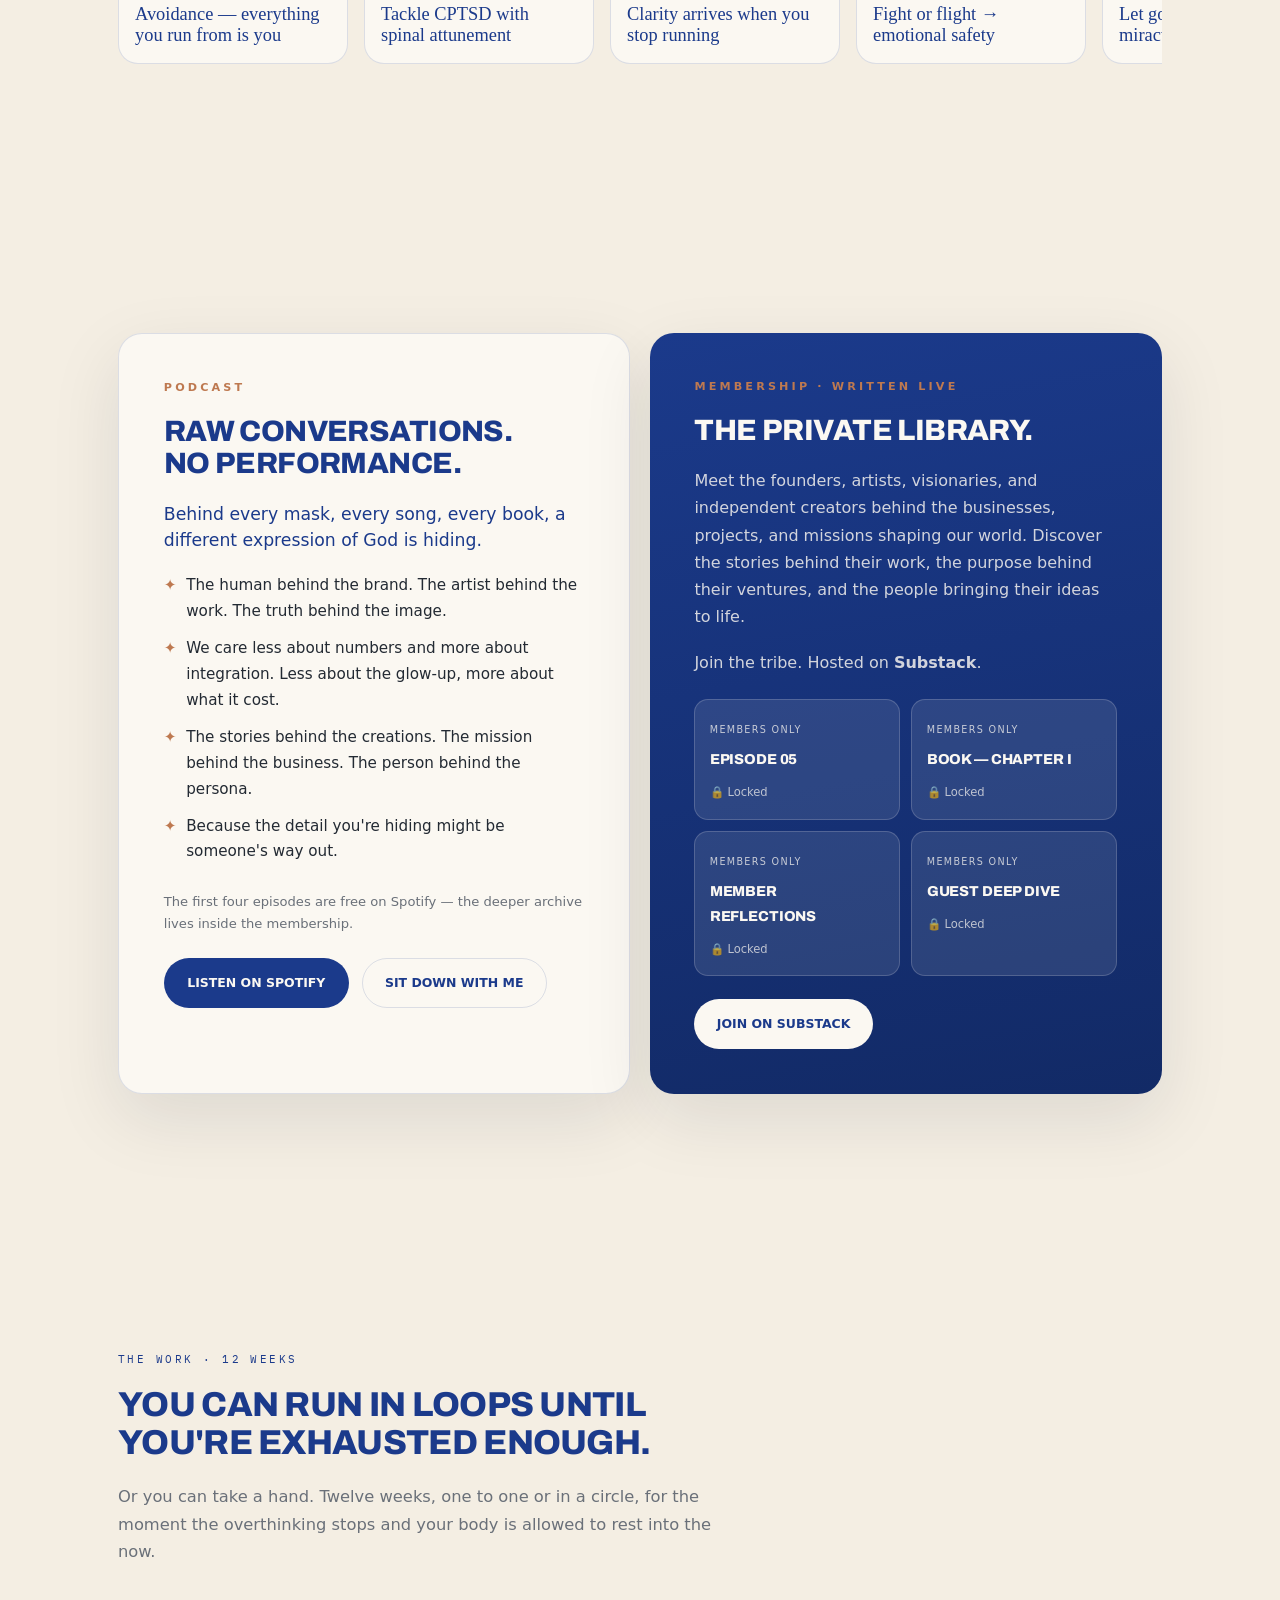
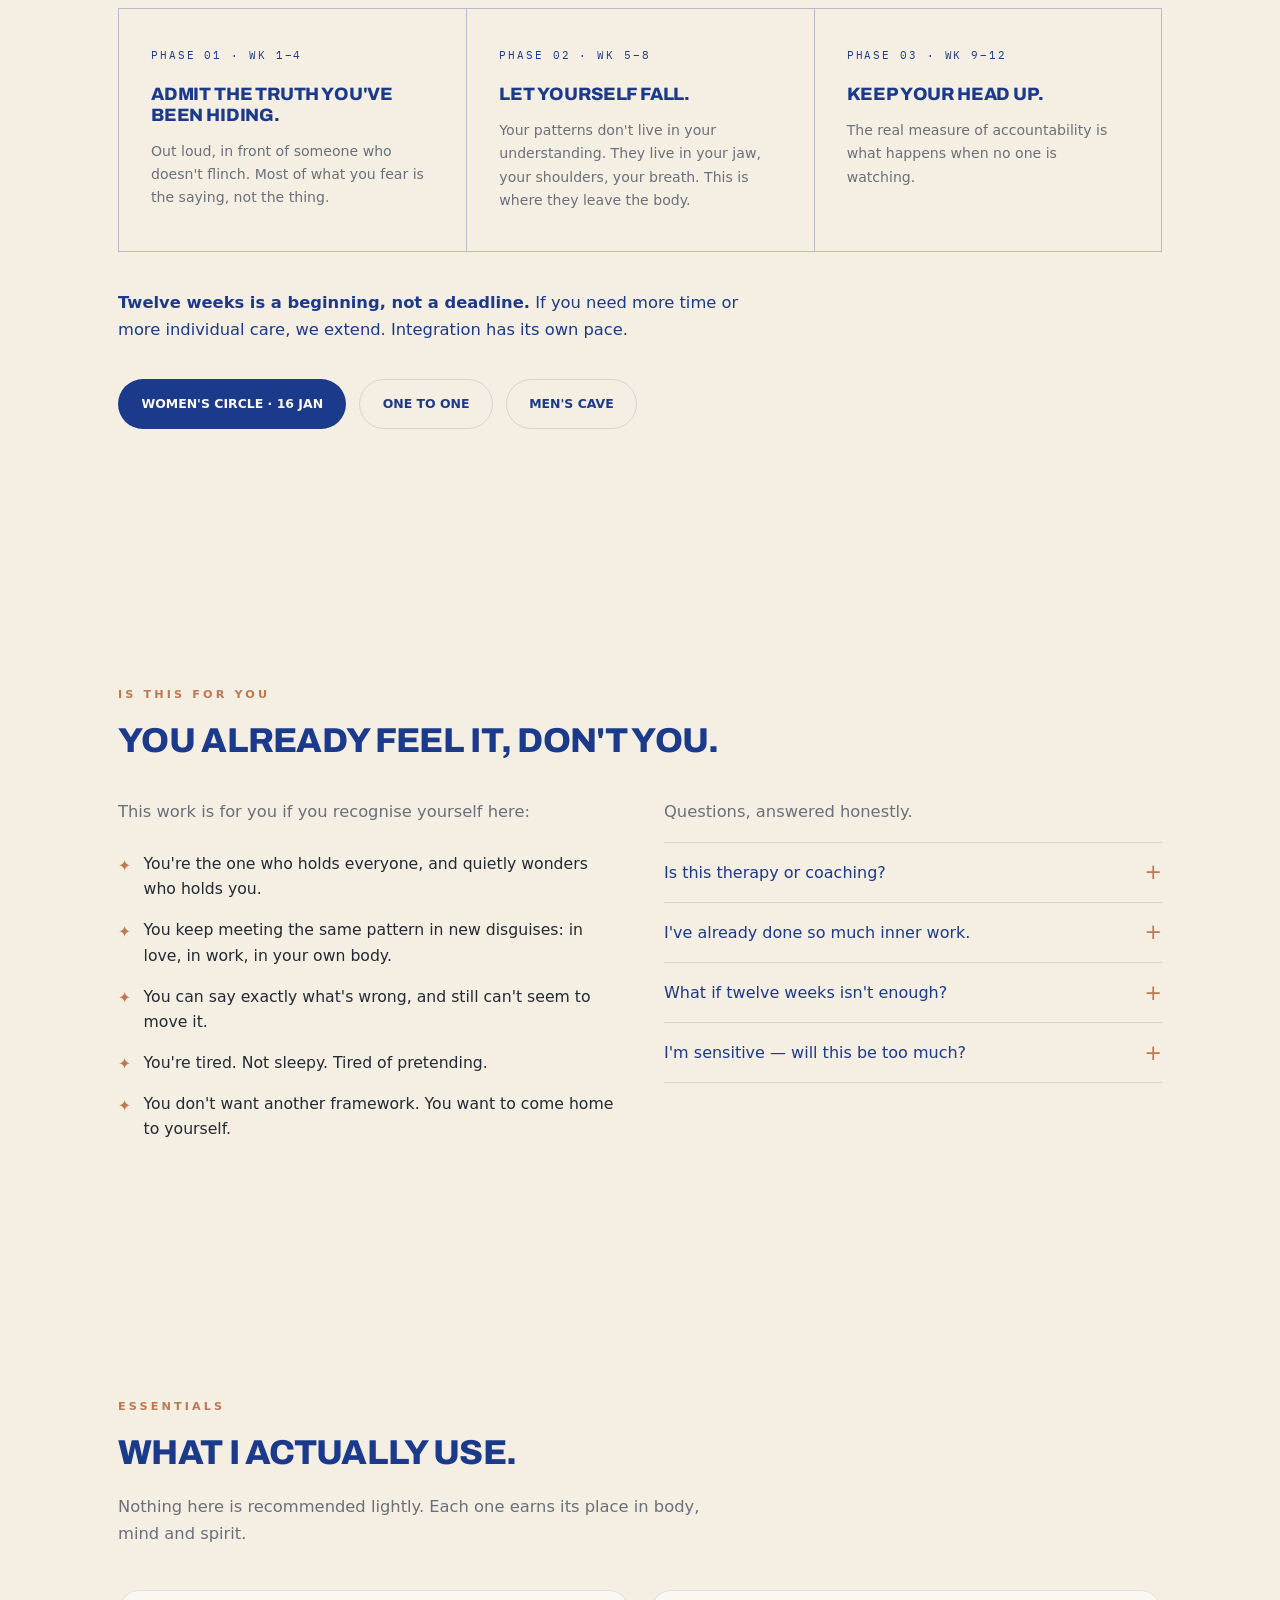
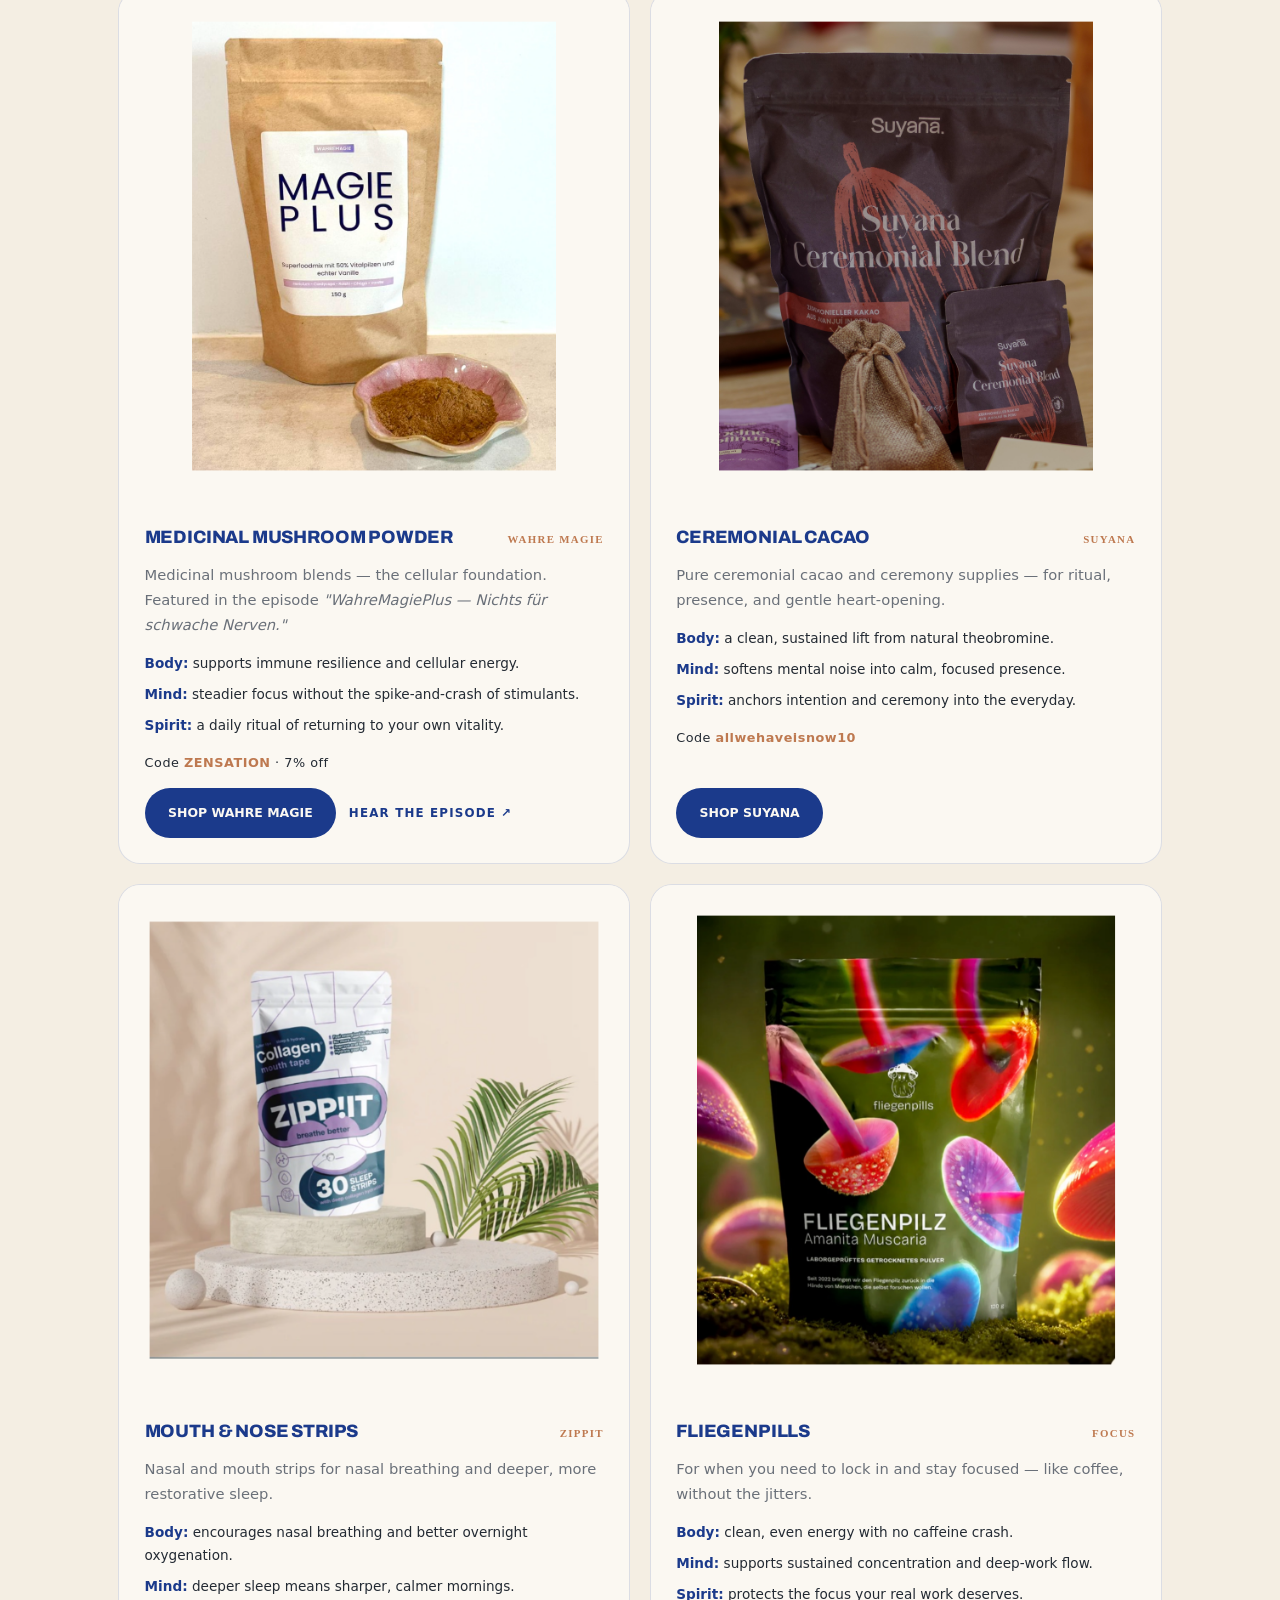
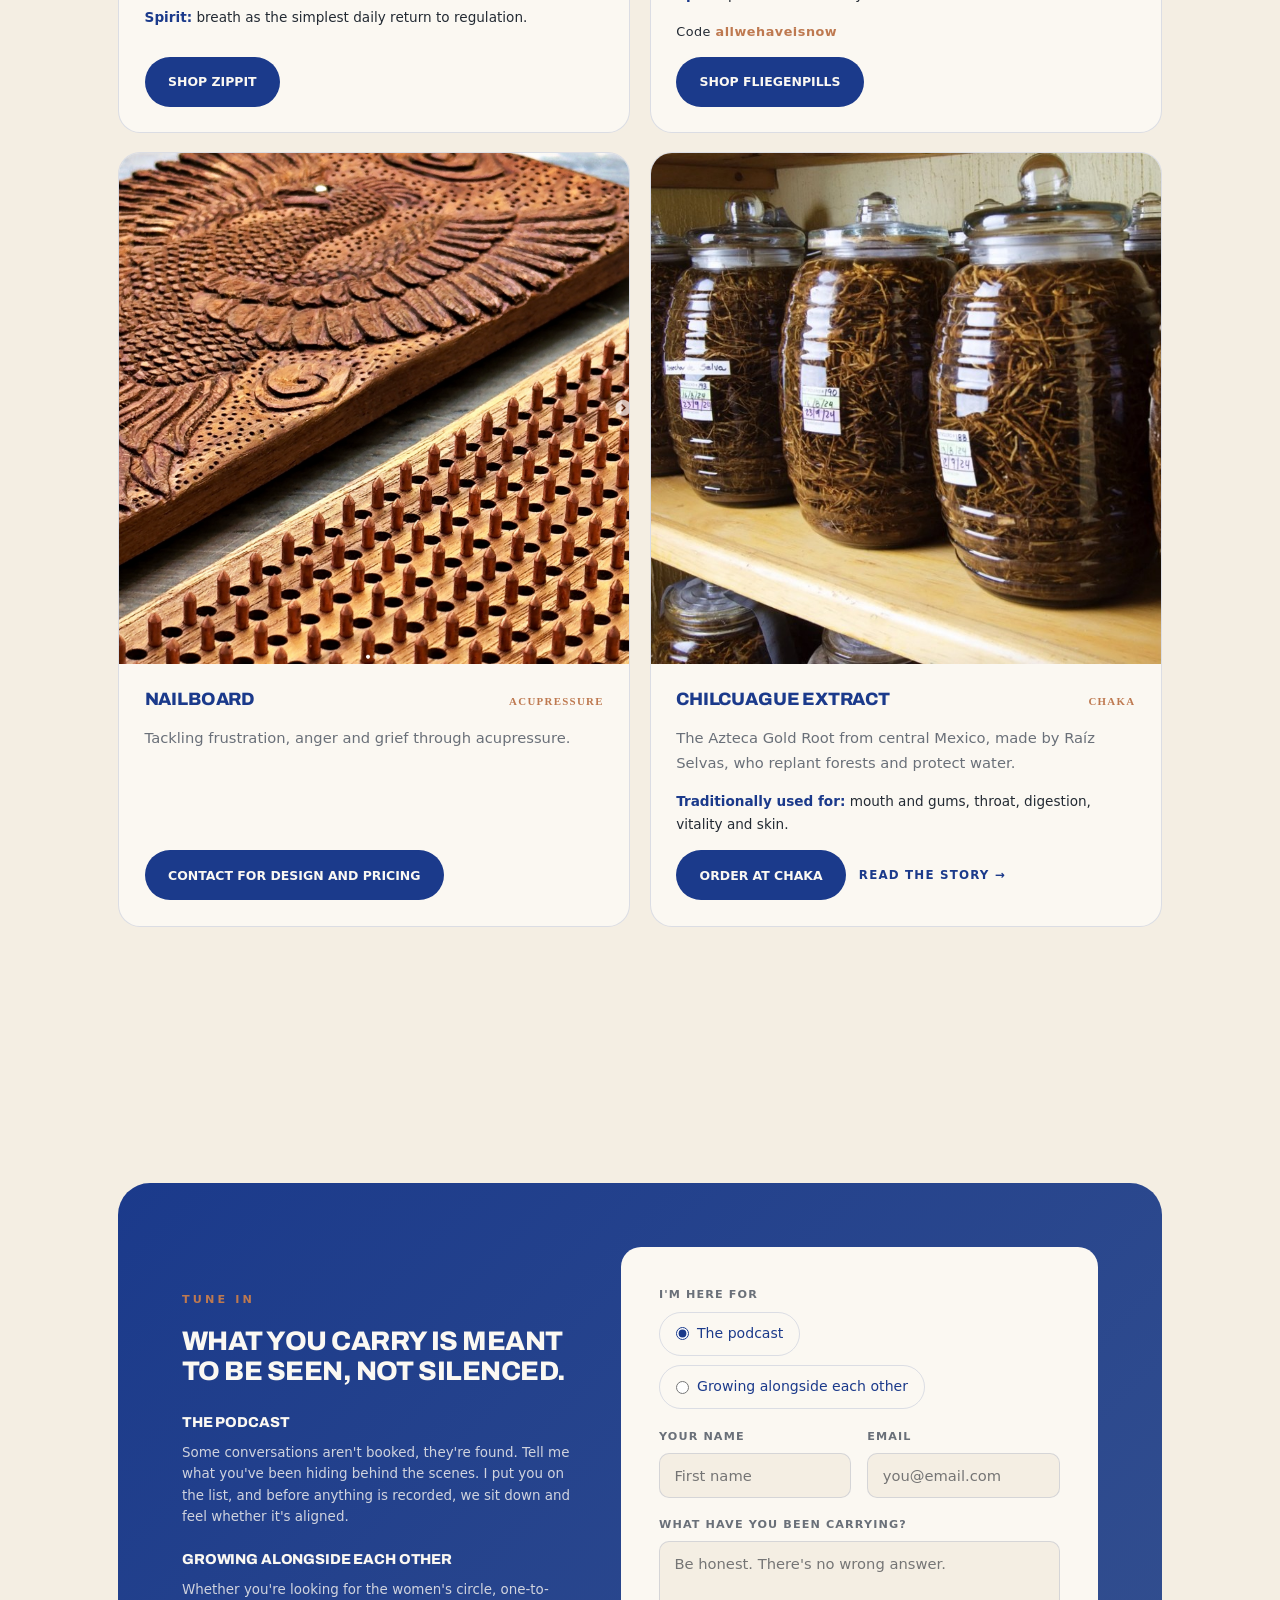
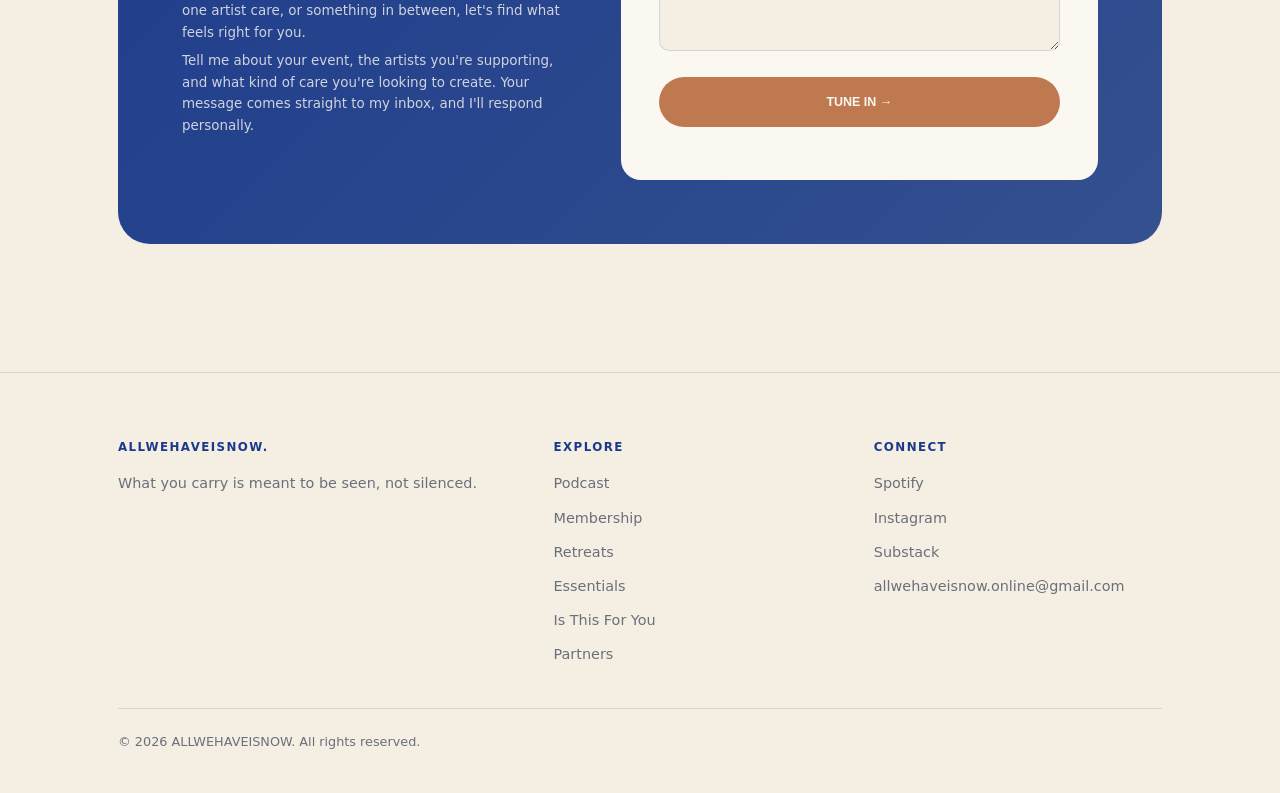
==== commit ba513712: "Hero headline: Playfair Display Black Italic to match the cover art Co-Authored-By: Claude Opus 5 <n" ====
--- a/index.html
+++ b/index.html
@@ -13,7 +13,7 @@
   <!-- Bold headline + label fonts (same as the retreats and men's pages) -->
   <link rel="preconnect" href="https://fonts.googleapis.com" />
   <link rel="preconnect" href="https://fonts.gstatic.com" crossorigin />
-  <link href="https://fonts.googleapis.com/css2?family=Archivo:wght@400;500;600;800&family=IBM+Plex+Mono:wght@400;500&family=Playfair+Display:ital,wght@1,700&display=swap" rel="stylesheet" />
+  <link href="https://fonts.googleapis.com/css2?family=Archivo:wght@400;500;600;800&family=IBM+Plex+Mono:wght@400;500&family=Playfair+Display:ital,wght@1,700;1,900&display=swap" rel="stylesheet" />
 
   <style>
     *, *::before, *::after { box-sizing: border-box; margin: 0; padding: 0; }
@@ -99,7 +99,7 @@
     .hero { min-height: 100svh; display: flex; align-items: center; padding: calc(66px + clamp(1.5rem,5vh,3rem)) 0 clamp(2rem,5vh,3.5rem); }
     .hero-in { display: grid; grid-template-columns: 1.05fr 0.95fr; gap: clamp(2rem,5vw,4.5rem); align-items: center; width: 100%; }
     .hero-kicker { font-size: 0.72rem; letter-spacing: 0.26em; text-transform: uppercase; color: var(--clay); font-weight: 600; margin-bottom: 1.3rem; }
-    .hero h1 { font-family: 'Playfair Display', Georgia, serif; font-style: italic; font-weight: 700; font-size: clamp(2.2rem, 4.4vw, 3.8rem); line-height: 1.08; letter-spacing: -0.015em; color: var(--ink); margin-bottom: 1.6rem; }
+    .hero h1 { font-family: 'Playfair Display', Georgia, serif; font-style: italic; font-weight: 900; font-size: clamp(2.4rem, 4.8vw, 4.1rem); line-height: 1.04; letter-spacing: -0.025em; color: var(--ink); margin-bottom: 1.6rem; }
     .hero h1 em { font-style: italic; display: block; }
     .hero p.intro { max-width: 460px; color: var(--muted); font-size: 1.02rem; margin-bottom: 2rem; }
     .actions { display: flex; flex-wrap: wrap; gap: 0.8rem; }
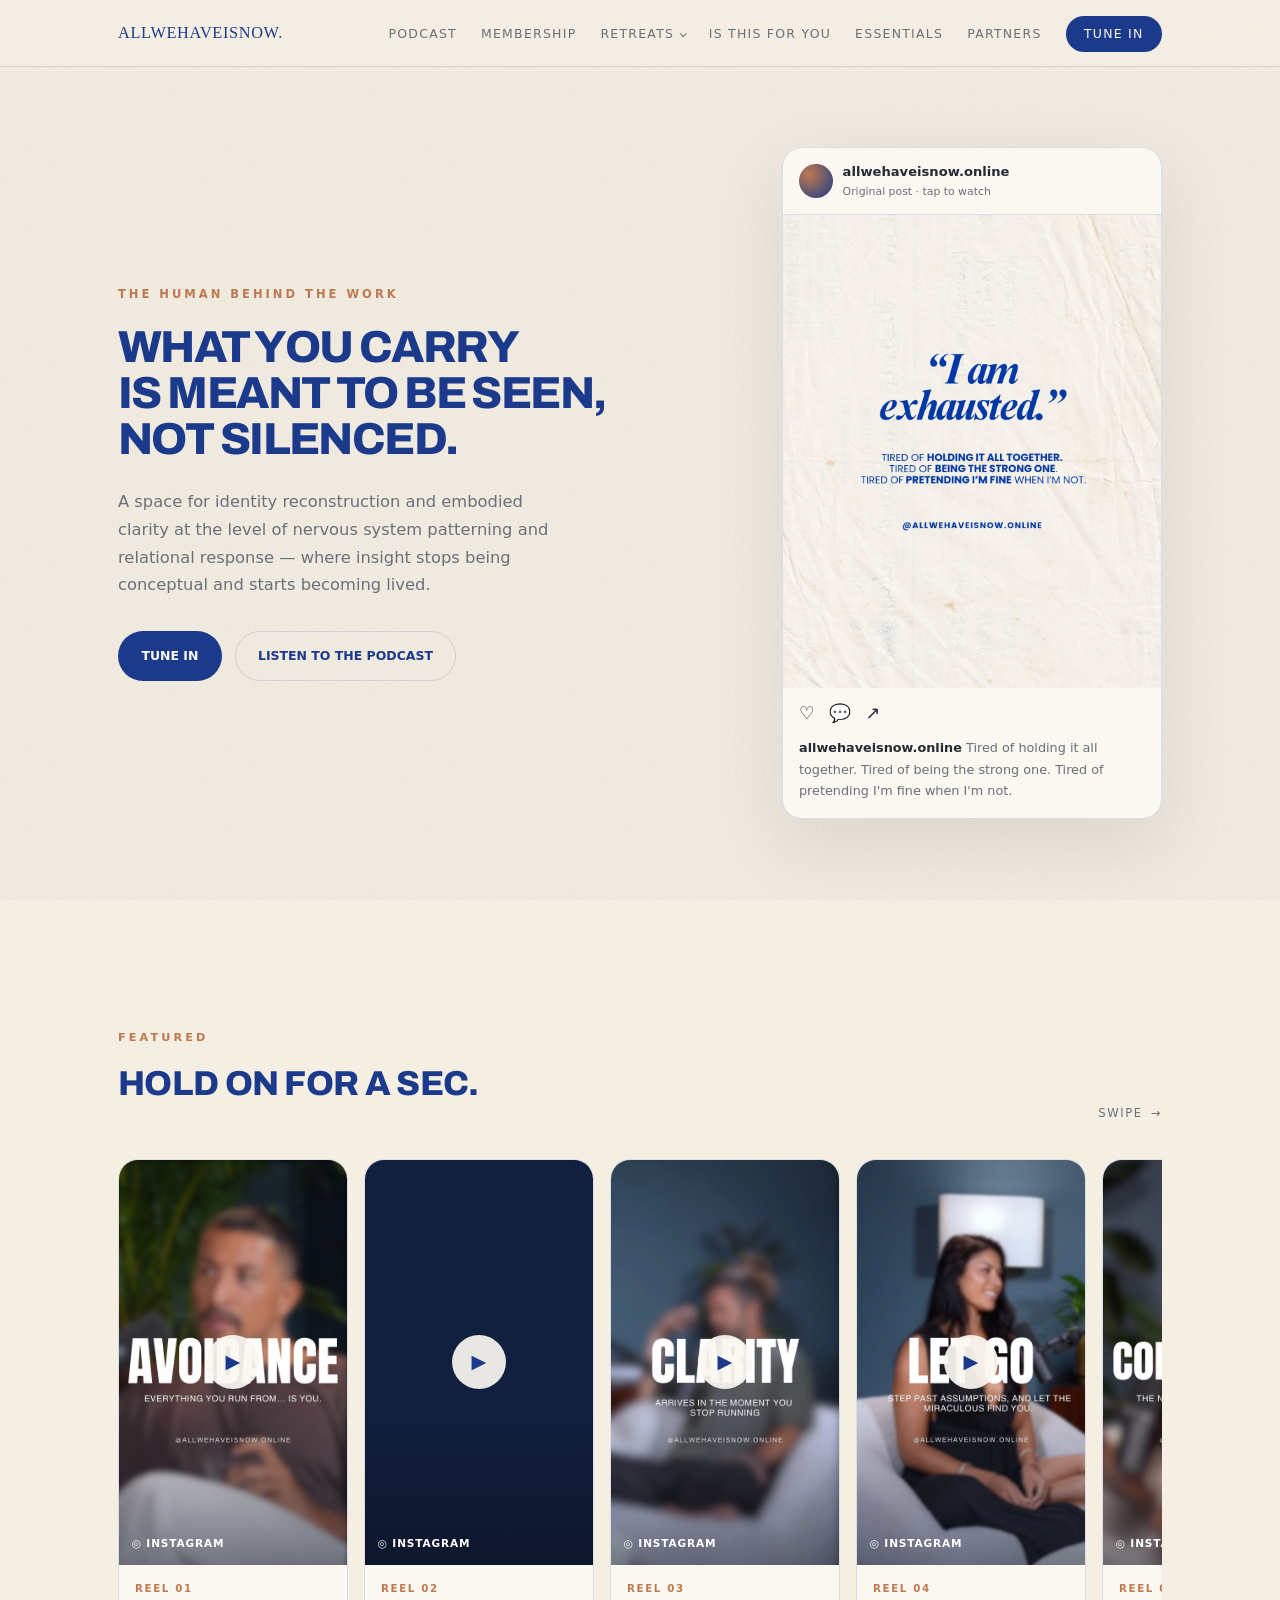
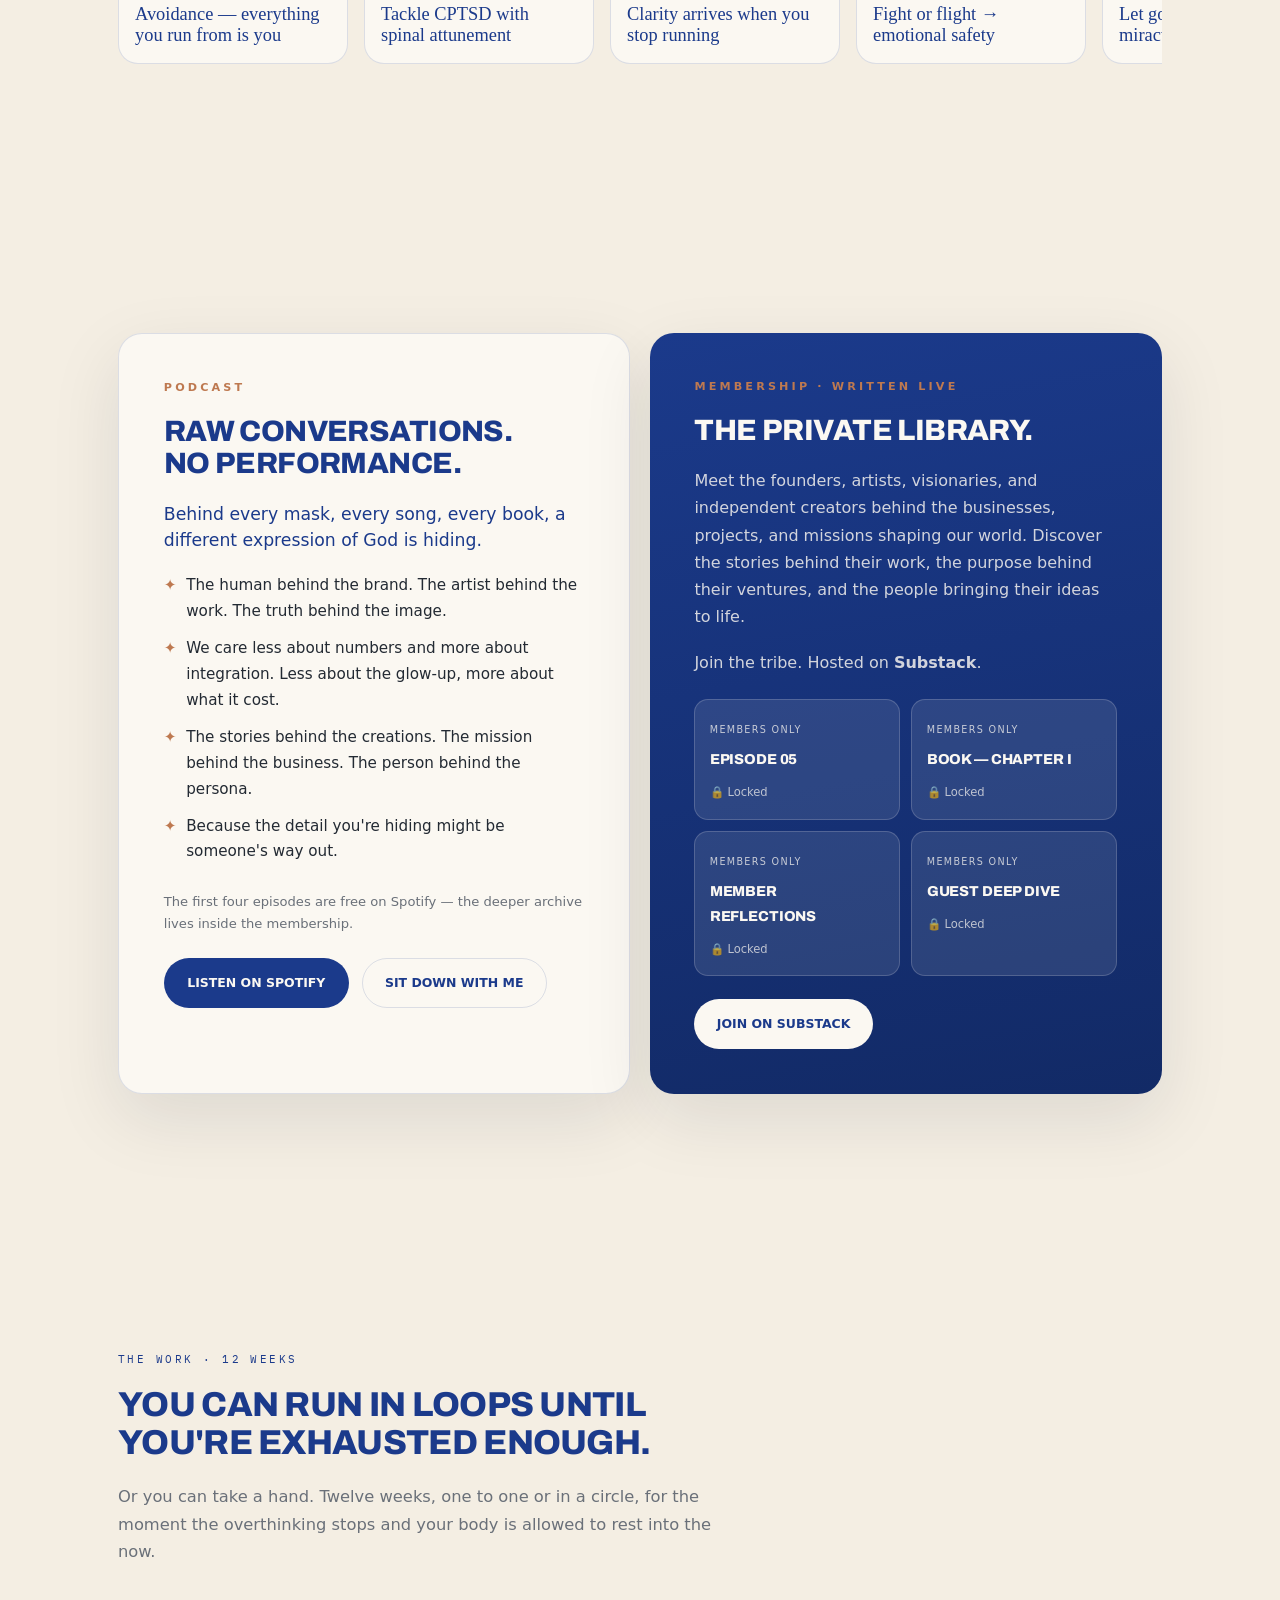
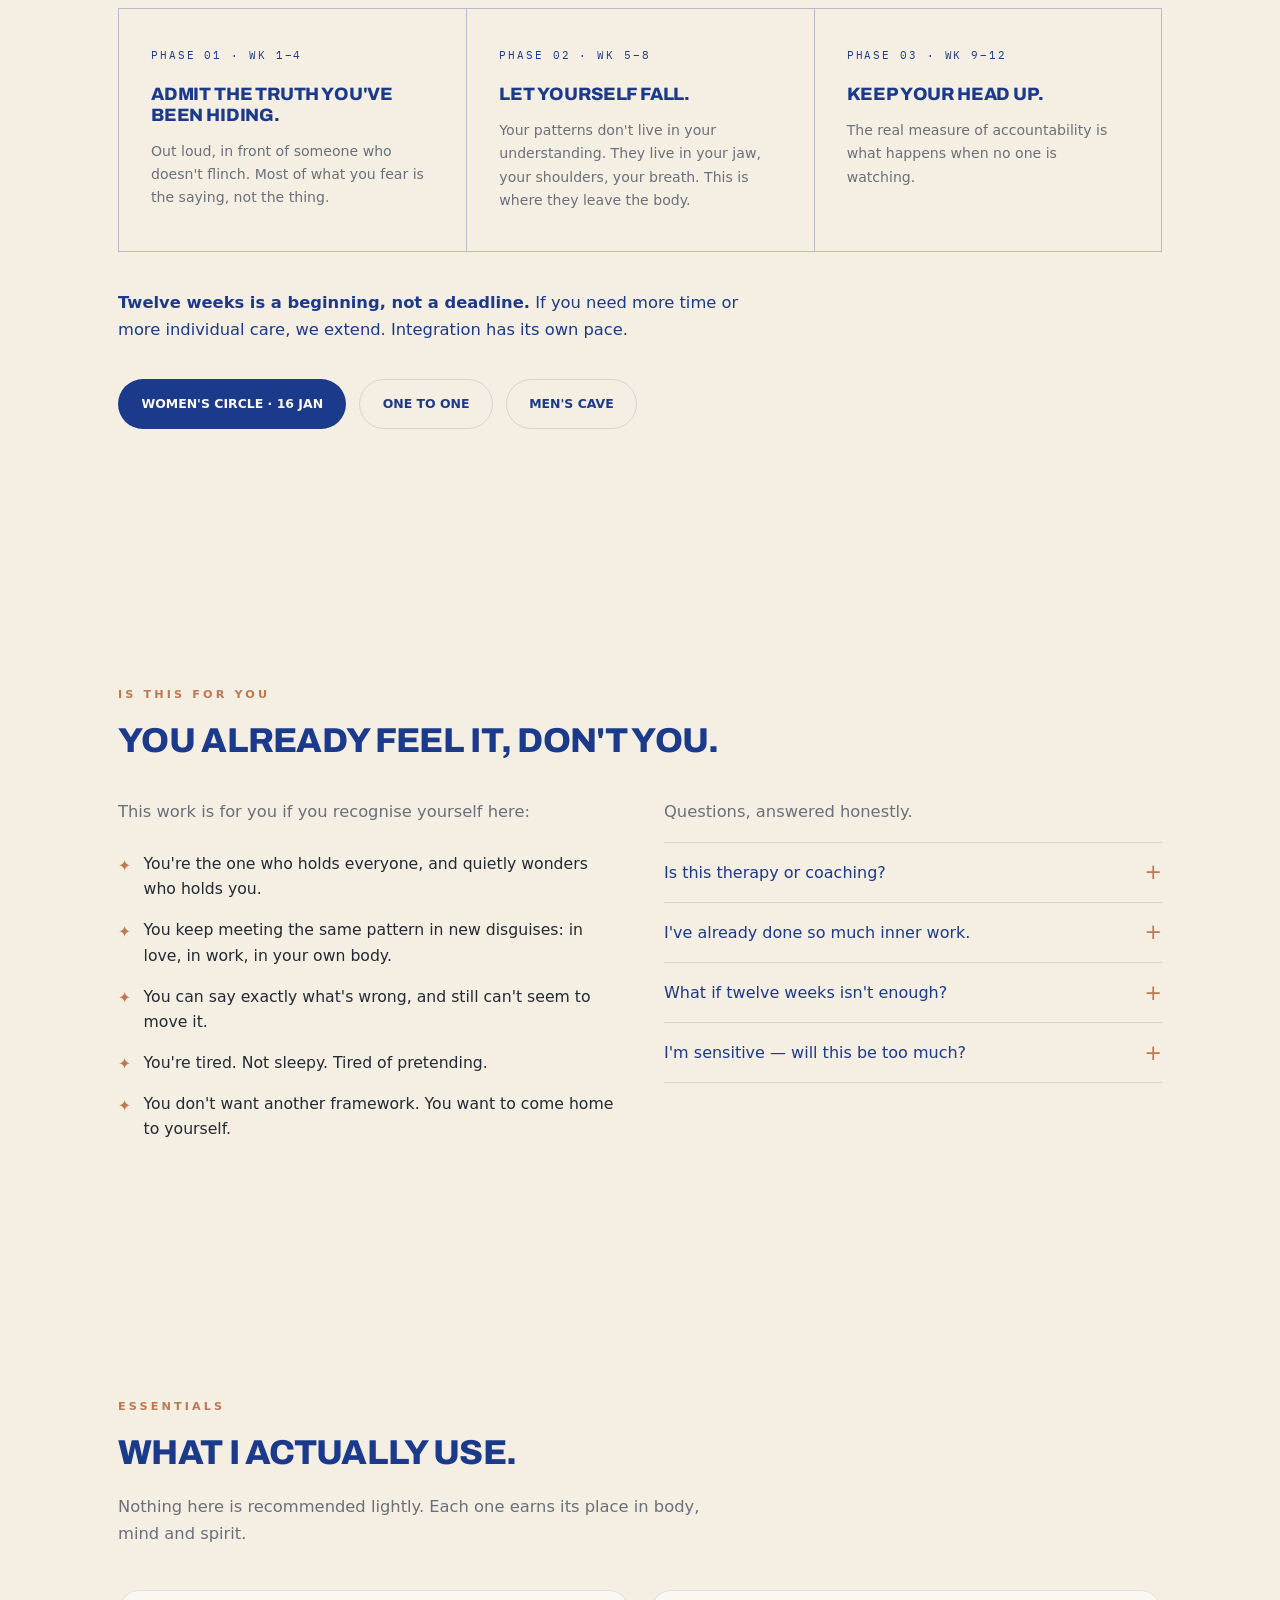
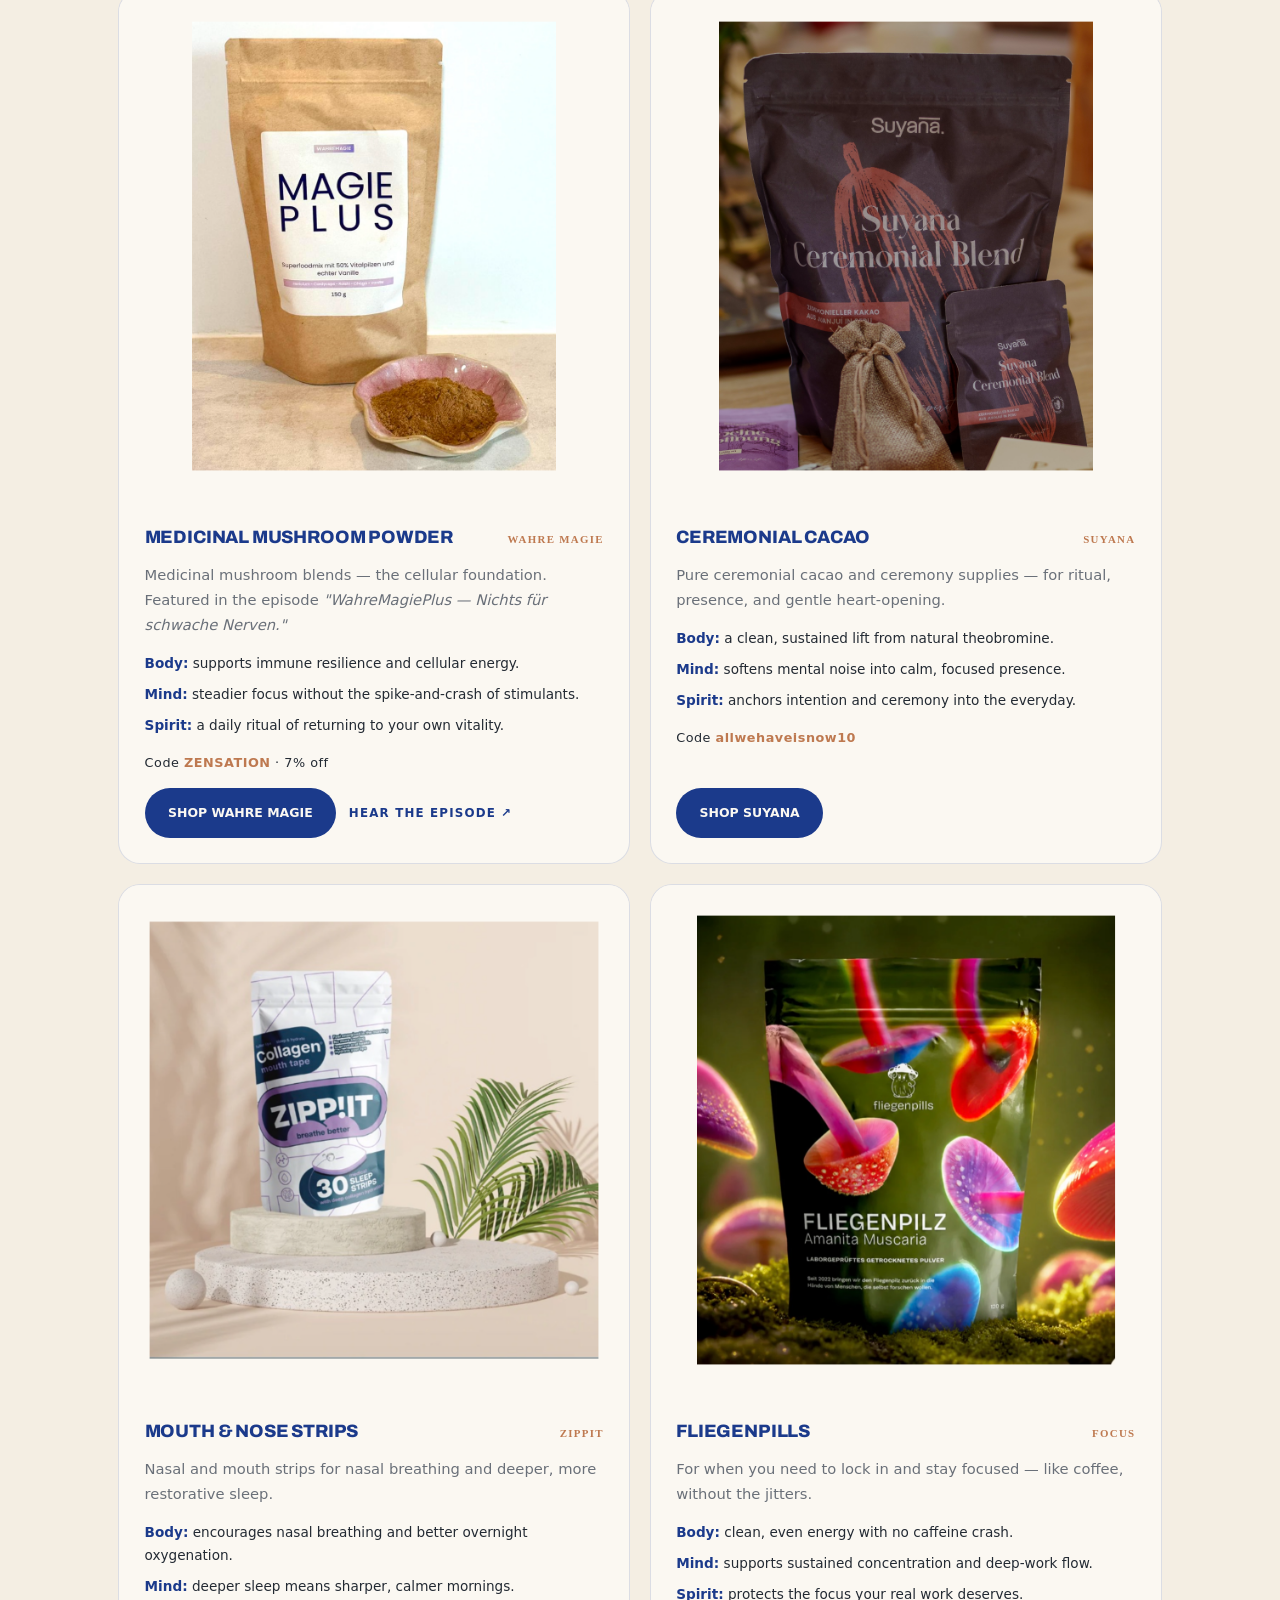
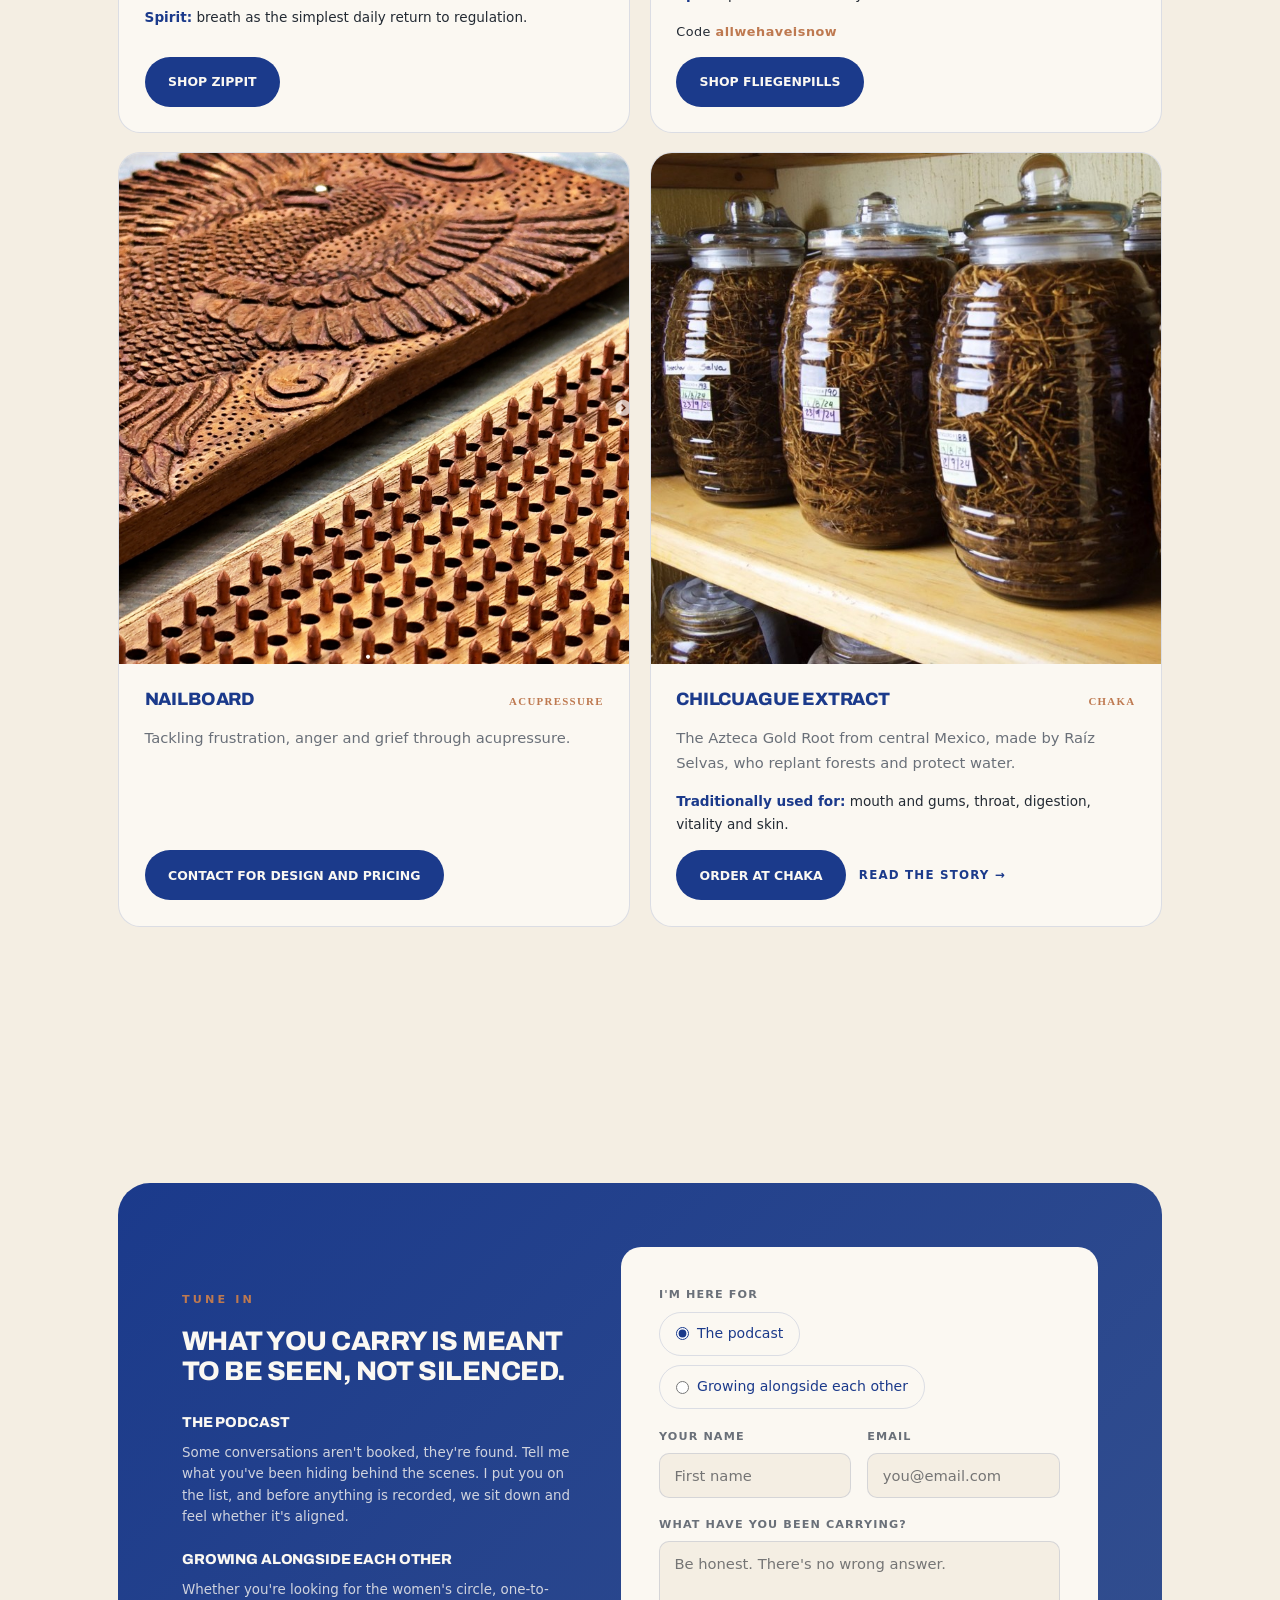
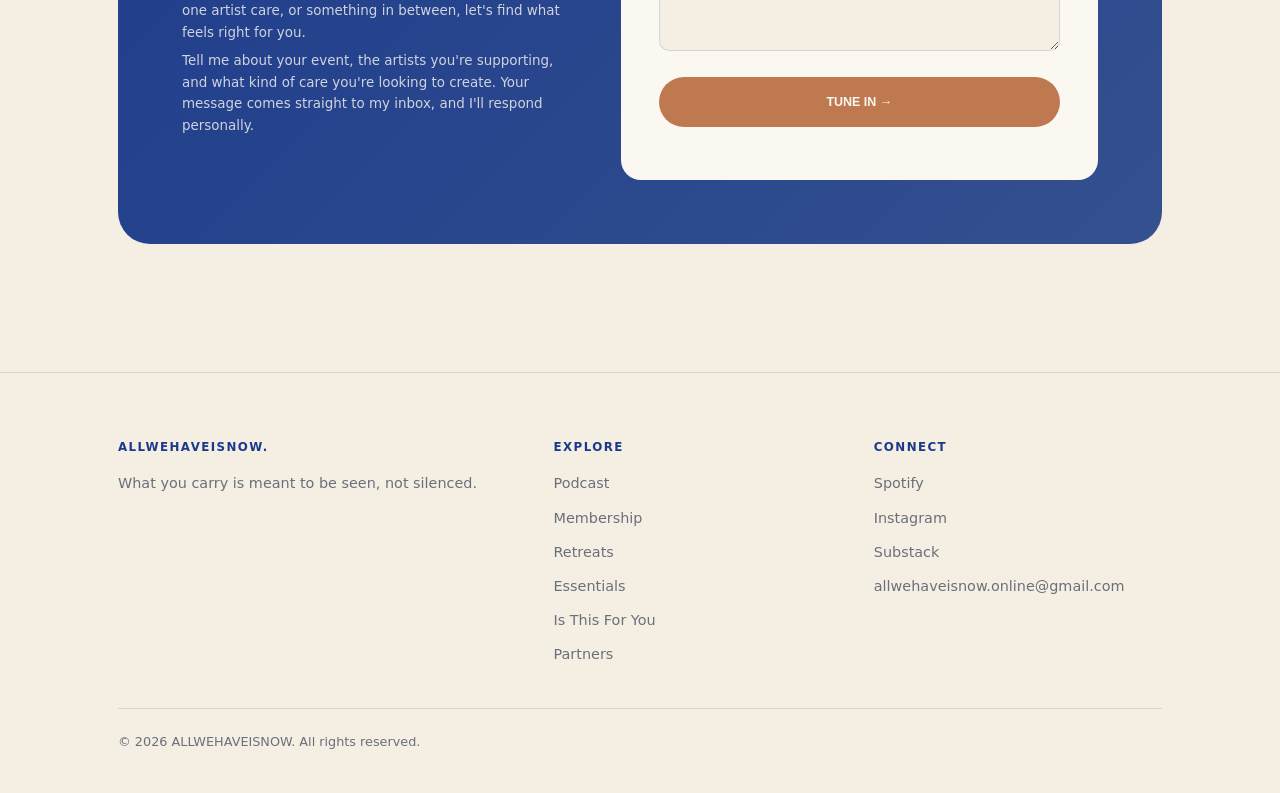
==== commit 29bd0fab: "Hero headline: Archivo Extra Bold uppercase, smaller, three lines Co-Authored-By: Claude Opus 5 <nor" ====
--- a/index.html
+++ b/index.html
@@ -13,7 +13,7 @@
   <!-- Bold headline + label fonts (same as the retreats and men's pages) -->
   <link rel="preconnect" href="https://fonts.googleapis.com" />
   <link rel="preconnect" href="https://fonts.gstatic.com" crossorigin />
-  <link href="https://fonts.googleapis.com/css2?family=Archivo:wght@400;500;600;800&family=IBM+Plex+Mono:wght@400;500&family=Playfair+Display:ital,wght@1,700;1,900&display=swap" rel="stylesheet" />
+  <link href="https://fonts.googleapis.com/css2?family=Archivo:wght@400;500;600;800&family=IBM+Plex+Mono:wght@400;500&display=swap" rel="stylesheet" />
 
   <style>
     *, *::before, *::after { box-sizing: border-box; margin: 0; padding: 0; }
@@ -99,7 +99,7 @@
     .hero { min-height: 100svh; display: flex; align-items: center; padding: calc(66px + clamp(1.5rem,5vh,3rem)) 0 clamp(2rem,5vh,3.5rem); }
     .hero-in { display: grid; grid-template-columns: 1.05fr 0.95fr; gap: clamp(2rem,5vw,4.5rem); align-items: center; width: 100%; }
     .hero-kicker { font-size: 0.72rem; letter-spacing: 0.26em; text-transform: uppercase; color: var(--clay); font-weight: 600; margin-bottom: 1.3rem; }
-    .hero h1 { font-family: 'Playfair Display', Georgia, serif; font-style: italic; font-weight: 900; font-size: clamp(2.4rem, 4.8vw, 4.1rem); line-height: 1.04; letter-spacing: -0.025em; color: var(--ink); margin-bottom: 1.6rem; }
+    .hero h1 { font-family: var(--bold); font-style: normal; font-weight: 800; text-transform: uppercase; font-size: clamp(1.95rem, 3.5vw, 2.95rem); line-height: 1.02; letter-spacing: -0.035em; color: var(--ink); margin-bottom: 1.6rem; }
     .hero h1 em { font-style: italic; display: block; }
     .hero p.intro { max-width: 460px; color: var(--muted); font-size: 1.02rem; margin-bottom: 2rem; }
     .actions { display: flex; flex-wrap: wrap; gap: 0.8rem; }
@@ -255,7 +255,7 @@
       .nav-links { display: none; }
       .burger { display: block; }
       .carousel { grid-auto-columns: 78%; }
-      .hero h1 { font-size: clamp(2.1rem, 9vw, 2.9rem); }
+      .hero h1 { font-size: clamp(1.7rem, 7.4vw, 2.25rem); }
       .form-row { grid-template-columns: 1fr; }
     }
   </style>
@@ -306,7 +306,7 @@
       <div class="wrap hero-in">
         <div class="reveal">
           <div class="hero-kicker">The human behind the work</div>
-          <h1>What you carry is meant<br />to be seen,<br />not silenced.</h1>
+          <h1>What you carry<br />is meant to be seen,<br />not silenced.</h1>
           <p class="intro">A space for identity reconstruction and embodied clarity at the level of nervous system patterning and relational response — where insight stops being conceptual and starts becoming lived.</p>
           <div class="actions">
             <a href="#apply" class="btn btn-primary">Tune in</a>
